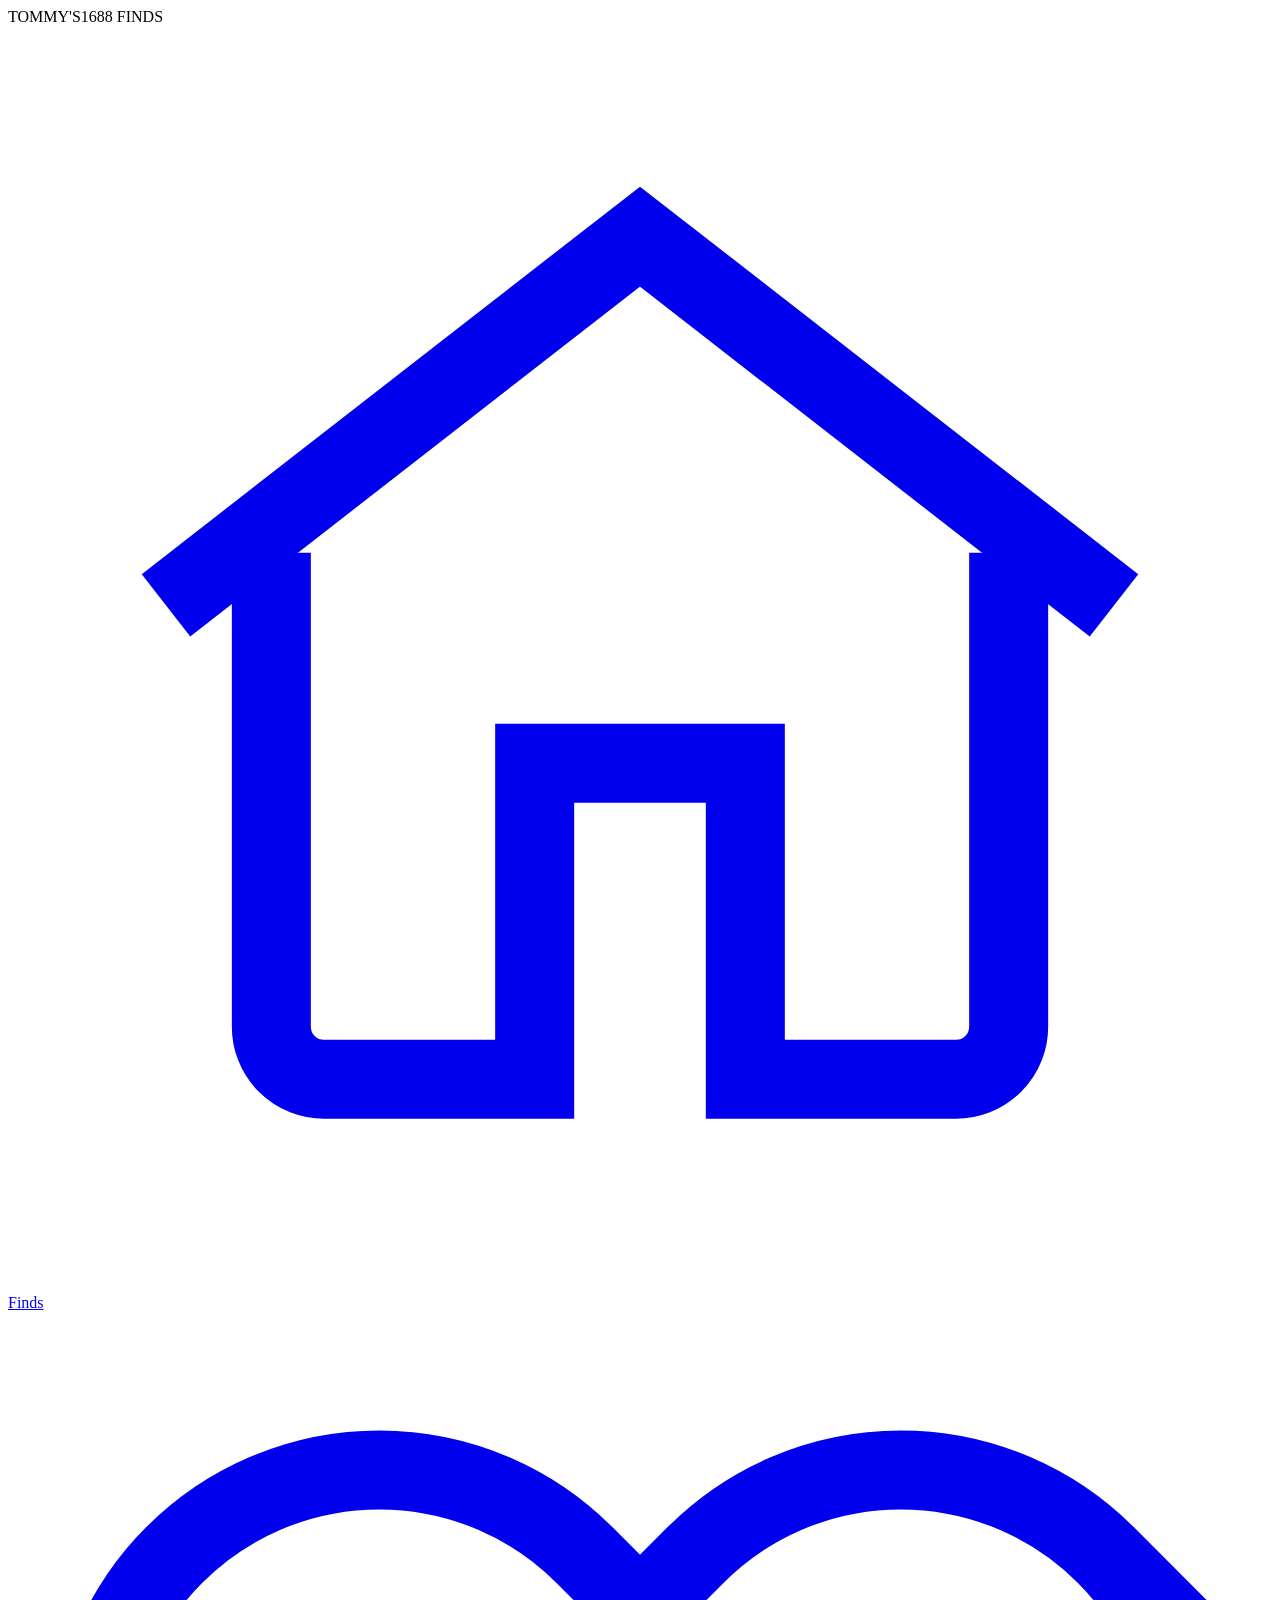
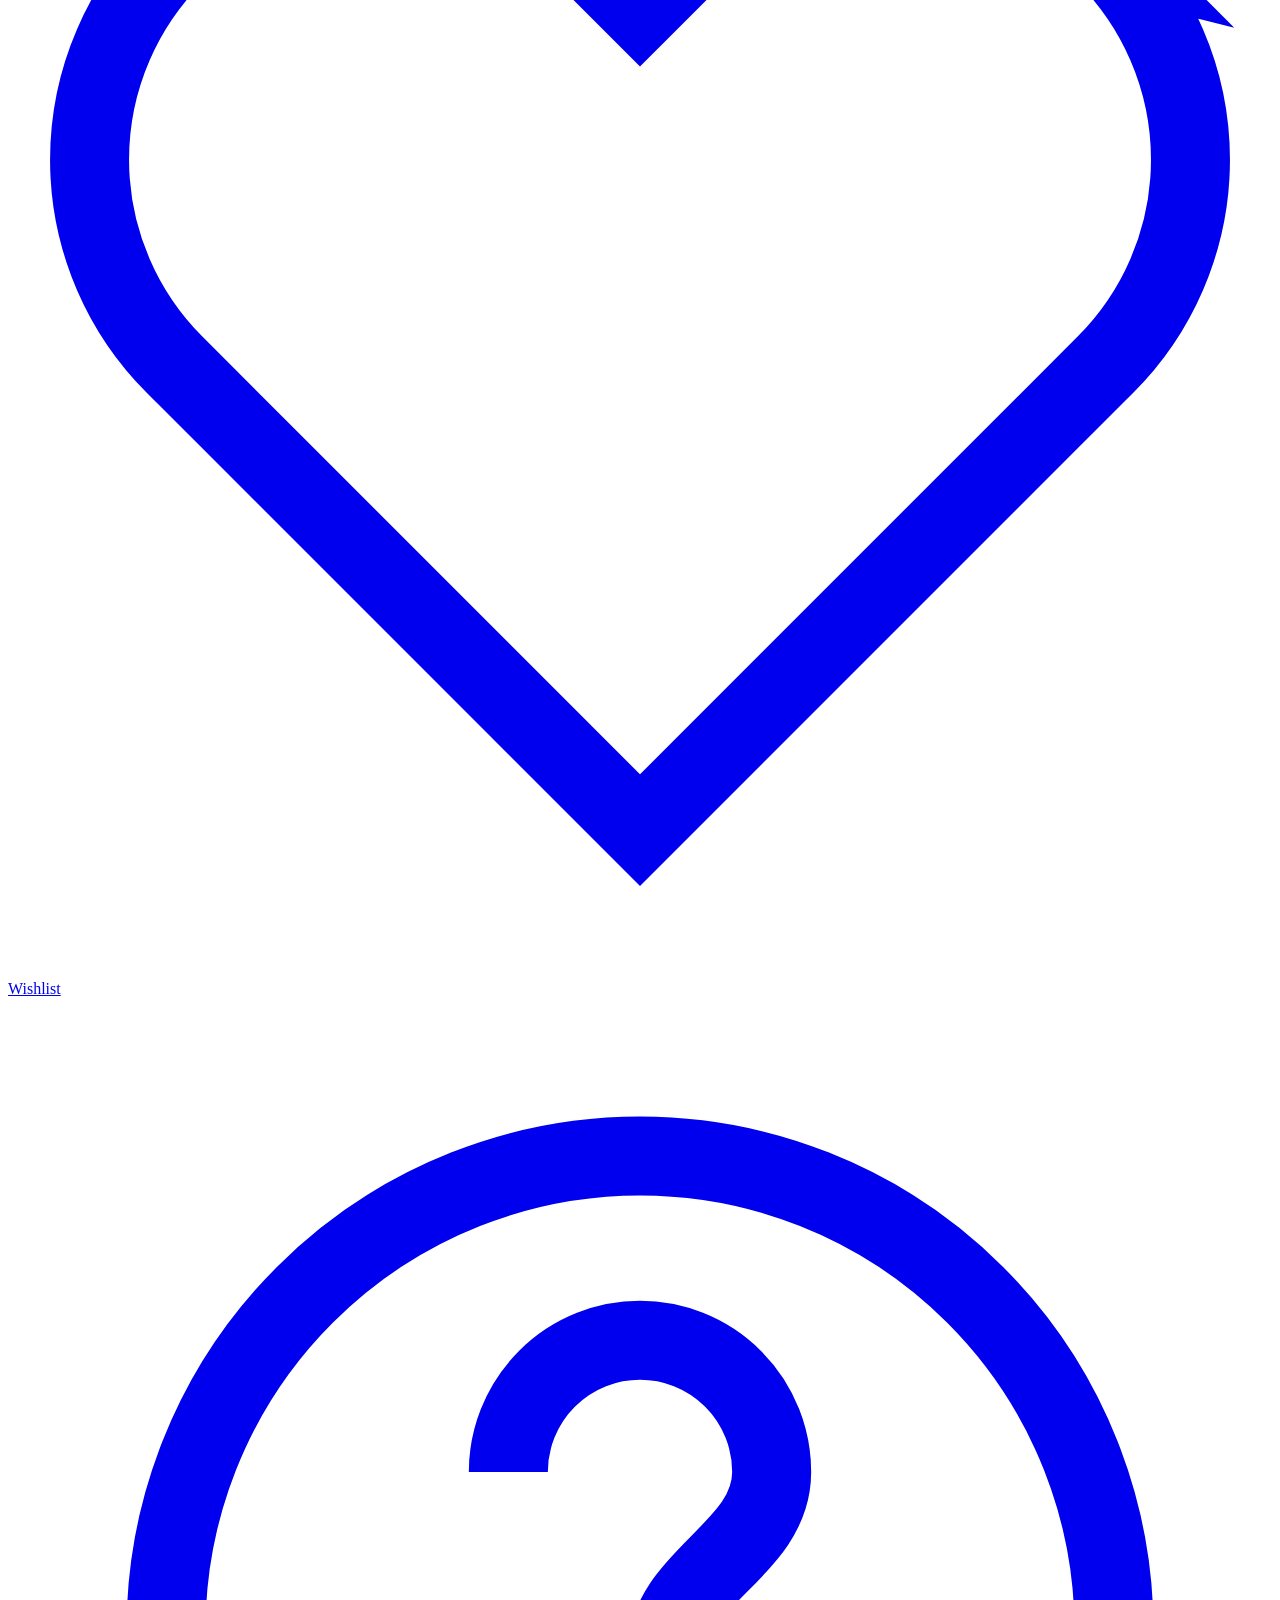
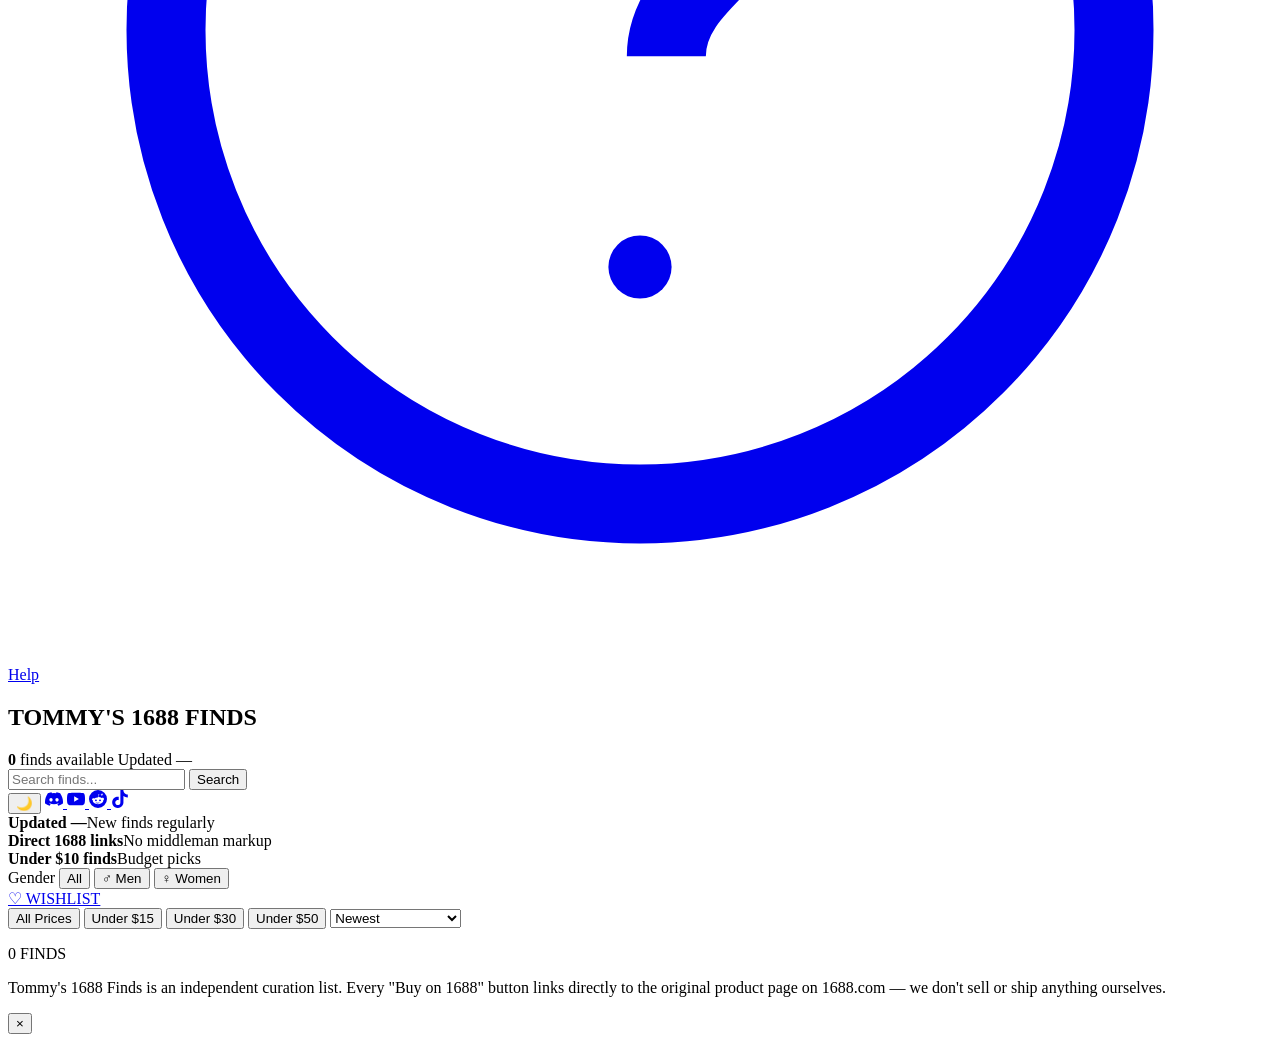
==== index.html @ e256de7d "Add files via upload" ====
<!DOCTYPE html>
<html lang="en">
<head>
<meta charset="UTF-8" />
<meta name="viewport" content="width=device-width, initial-scale=1.0" />
<title>Tommy's 1688 Finds</title>
<meta name="description" content="Tommy's 1688 Finds — curated cheap, non-branded finds sourced directly from 1688, updated regularly." />
<link rel="icon" href="data:image/svg+xml,%3Csvg xmlns='http://www.w3.org/2000/svg' viewBox='0 0 100 100'%3E%3Crect width='100' height='100' rx='16' fill='%230a0a0a'/%3E%3Ctext x='50' y='68' font-family='Arial,sans-serif' font-size='58' font-weight='900' fill='%23fff' text-anchor='middle'%3ET%3C/text%3E%3C/svg%3E" />
<link rel="preconnect" href="https://fonts.googleapis.com" />
<link href="https://fonts.googleapis.com/css2?family=Archivo+Narrow:wght@400;500;600&family=Bebas+Neue&display=swap" rel="stylesheet" />
<link rel="stylesheet" href="assets/style.css" />
</head>
<body>

<div class="layout">

  <!-- LEFT SIDEBAR -->
  <aside class="sidebar">
    <div class="logo">TOMMY'S<span>1688 FINDS</span></div>
    <nav class="side-nav">
      <a class="side-item active" href="index.html">
        <svg viewBox="0 0 24 24" fill="none" stroke="currentColor" stroke-width="1.5"><path d="M3 11l9-7 9 7"/><path d="M5 10v9a1 1 0 0 0 1 1h4v-6h4v6h4a1 1 0 0 0 1-1v-9"/></svg>
        Finds
      </a>
      <a class="side-item" href="wishlist.html">
        <svg viewBox="0 0 24 24" fill="none" stroke="currentColor" stroke-width="1.5"><path d="M20.84 4.61a5.5 5.5 0 0 0-7.78 0L12 5.67l-1.06-1.06a5.5 5.5 0 0 0-7.78 7.78l1.06 1.06L12 21.23l7.78-7.78 1.06-1.06a5.5 5.5 0 0 0 0-7.78z"/></svg>
        Wishlist<span class="wish-count-badge" style="display:none;">0</span>
      </a>
      <a class="side-item" href="help.html">
        <svg viewBox="0 0 24 24" fill="none" stroke="currentColor" stroke-width="1.5"><circle cx="12" cy="12" r="9"/><path d="M9.5 9a2.5 2.5 0 0 1 5 0c0 1.5-2 2-2 3.5"/><circle cx="12" cy="16.5" r=".6" fill="currentColor" stroke="none"/></svg>
        Help
      </a>
    </nav>
  </aside>

  <!-- MAIN -->
  <div class="main">

    <section class="hero">
      <h1 class="hero-title">TOMMY'S <span class="accent">1688</span> FINDS</h1>
      <div class="hero-meta">
        <span><strong id="hero-count">0</strong> finds available</span>
        <span id="hero-updated">Updated —</span>
      </div>
    </section>

    <div class="topbar">
      <div class="search-wrap">
        <input type="text" id="search-input" placeholder="Search finds..." />
        <button onclick="render()">Search</button>
      </div>
      <div class="topbar-right">
        <button class="icon-btn" id="theme-toggle">🌙</button>
        <a class="icon-btn" href="#" target="_blank" rel="noopener" title="Discord" aria-label="Discord">
          <svg width="18" height="18" viewBox="0 0 24 24" fill="currentColor"><path d="M20.317 4.492c-1.53-.69-3.17-1.2-4.885-1.49a.075.075 0 0 0-.079.036c-.21.375-.444.864-.608 1.25a18.27 18.27 0 0 0-5.487 0 12.64 12.64 0 0 0-.617-1.25.077.077 0 0 0-.079-.036c-1.714.29-3.354.8-4.885 1.49a.07.07 0 0 0-.032.027C.533 9.093-.32 13.555.099 17.961a.08.08 0 0 0 .031.055 20.03 20.03 0 0 0 5.993 2.98.078.078 0 0 0 .084-.026 13.83 13.83 0 0 0 1.226-1.963.074.074 0 0 0-.041-.104 13.2 13.2 0 0 1-1.872-.878.075.075 0 0 1-.008-.125c.126-.093.252-.19.372-.287a.075.075 0 0 1 .078-.01c3.927 1.764 8.18 1.764 12.061 0a.075.075 0 0 1 .079.009c.12.098.246.195.373.288a.075.075 0 0 1-.006.125c-.598.344-1.22.635-1.873.877a.075.075 0 0 0-.041.105c.36.687.772 1.341 1.225 1.962a.077.077 0 0 0 .084.028 19.96 19.96 0 0 0 6.002-2.981.076.076 0 0 0 .032-.054c.5-5.094-.838-9.52-3.549-13.442a.06.06 0 0 0-.031-.028zM8.02 15.278c-1.182 0-2.157-1.069-2.157-2.38 0-1.312.956-2.38 2.157-2.38 1.21 0 2.176 1.077 2.157 2.38 0 1.311-.956 2.38-2.157 2.38zm7.975 0c-1.183 0-2.157-1.069-2.157-2.38 0-1.312.955-2.38 2.157-2.38 1.21 0 2.176 1.077 2.157 2.38 0 1.311-.947 2.38-2.157 2.38z"/></svg>
        </a>
        <a class="icon-btn" href="#" target="_blank" rel="noopener" title="YouTube" aria-label="YouTube">
          <svg width="18" height="18" viewBox="0 0 24 24" fill="currentColor"><path d="M23.498 6.186a3.016 3.016 0 0 0-2.122-2.136C19.505 3.545 12 3.545 12 3.545s-7.505 0-9.376.505A3.017 3.017 0 0 0 .502 6.186C0 8.07 0 12 0 12s0 3.93.502 5.814a3.016 3.016 0 0 0 2.122 2.136c1.871.505 9.376.505 9.376.505s7.505 0 9.376-.505a3.015 3.015 0 0 0 2.122-2.136C24 15.93 24 12 24 12s0-3.93-.502-5.814zM9.545 15.568V8.432L15.818 12l-6.273 3.568z"/></svg>
        </a>
        <a class="icon-btn" href="#" target="_blank" rel="noopener" title="Reddit" aria-label="Reddit">
          <svg width="18" height="18" viewBox="0 0 24 24" fill="currentColor"><path d="M12 0A12 12 0 0 0 0 12a12 12 0 0 0 12 12 12 12 0 0 0 12-12A12 12 0 0 0 12 0zm5.01 4.744c.688 0 1.25.561 1.25 1.249a1.25 1.25 0 0 1-2.498.056l-2.597-.547-.8 3.747c1.824.07 3.48.632 4.674 1.488.308-.309.73-.491 1.207-.491.968 0 1.754.786 1.754 1.754 0 .716-.435 1.333-1.01 1.614a3.111 3.111 0 0 1 .042.52c0 2.694-3.13 4.87-7.004 4.87-3.874 0-7.004-2.176-7.004-4.87 0-.183.015-.366.043-.534A1.748 1.748 0 0 1 4.028 12.61c0-.968.786-1.754 1.754-1.754.463 0 .898.196 1.207.49 1.207-.883 2.878-1.43 4.744-1.487l.885-4.184a.36.36 0 0 1 .43-.283l2.906.617a1.214 1.214 0 0 1 1.046-.595v.33zM9.25 12.573a1.249 1.249 0 1 0 0 2.498 1.249 1.249 0 0 0 0-2.498zm5.5 0a1.25 1.25 0 1 0 0 2.498 1.25 1.25 0 0 0 0-2.498zm-5.466 3.99a.327.327 0 0 0-.231.556c.55.552 1.66.72 2.443.72.783 0 1.893-.168 2.443-.72a.327.327 0 0 0-.462-.462c-.35.352-1.144.475-1.98.475-.837 0-1.633-.123-1.982-.475a.325.325 0 0 0-.23-.095z"/></svg>
        </a>
        <a class="icon-btn" href="#" target="_blank" rel="noopener" title="TikTok" aria-label="TikTok">
          <svg width="18" height="18" viewBox="0 0 24 24" fill="currentColor"><path d="M12.53.02C13.84 0 15.14.01 16.44 0c.08 1.53.63 3.09 1.75 4.17 1.12 1.11 2.7 1.62 4.24 1.79v4.03c-1.44-.05-2.89-.35-4.2-.97-.57-.26-1.1-.59-1.62-.93-.01 2.92.01 5.84-.02 8.75-.08 1.4-.54 2.79-1.35 3.94-1.31 1.92-3.58 3.17-5.91 3.21-1.43.08-2.86-.31-4.08-1.03-2.02-1.19-3.44-3.37-3.65-5.71-.02-.5-.03-1-.01-1.49.18-1.9 1.12-3.72 2.58-4.96 1.66-1.44 3.98-2.13 6.15-1.72.02 1.48-.04 2.96-.04 4.44-.99-.32-2.15-.23-3.02.37-.63.41-1.11 1.04-1.36 1.75-.21.51-.15 1.07-.14 1.61.24 1.64 1.82 3.02 3.5 2.87 1.12-.01 2.19-.66 2.77-1.61.19-.33.4-.67.41-1.06.1-1.79.06-3.57.07-5.36.01-4.03-.01-8.05.02-12.07z"/></svg>
        </a>
      </div>
    </div>

    <div class="promo-strip">
      <div class="promo-item"><span class="dot"></span><div class="ptext"><strong id="promo-updated">Updated —</strong><span>New finds regularly</span></div></div>
      <div class="promo-item"><span class="dot"></span><div class="ptext"><strong>Direct 1688 links</strong><span>No middleman markup</span></div></div>
      <div class="promo-item"><span class="dot"></span><div class="ptext"><strong>Under $10 finds</strong><span>Budget picks</span></div></div>
    </div>

    <div class="sticky-filters">
      <div class="gender-row">
        <span class="gender-label">Gender</span>
        <button class="gender-pill active" data-gender="all">All</button>
        <button class="gender-pill" data-gender="men">♂ Men</button>
        <button class="gender-pill" data-gender="women">♀ Women</button>
      </div>

      <div class="cat-row">
        <div class="cat-tabs" id="cat-tabs"></div>
        <a class="wishlist-link" href="wishlist.html">♡ WISHLIST<span class="wish-count-badge" style="display:none;">0</span></a>
      </div>
      <div class="subcat-row" id="subcat-tabs"></div>

      <div class="filter-row2" id="price-row">
        <button class="price-pill active" data-max="Infinity">All Prices</button>
        <button class="price-pill" data-max="15">Under $15</button>
        <button class="price-pill" data-max="30">Under $30</button>
        <button class="price-pill" data-max="50">Under $50</button>
        <select id="sort-select">
          <option value="newest">Newest</option>
          <option value="price-asc">Price: Low to High</option>
          <option value="price-desc">Price: High to Low</option>
        </select>
      </div>
    </div>

    <p class="grid-count"><span id="grid-count">0</span> FINDS</p>
    <div class="grid" id="grid"></div>

    <footer>
      <p>Tommy's 1688 Finds is an independent curation list. Every "Buy on 1688" button links directly to the original product page on 1688.com — we don't sell or ship anything ourselves.</p>
    </footer>

  </div>
</div>

<div id="qv-overlay" class="qv-overlay">
  <div class="qv-modal">
    <button class="qv-close" onclick="closeQV()">×</button>
    <div class="qv-img" id="qv-img"></div>
    <div class="qv-info" id="qv-info"></div>
  </div>
</div>

<script src="assets/shared.js"></script>
<script>
let state = { gender: 'all', mainCat: 'all', subCat: 'all', maxPrice: Infinity, sort: 'newest', search: '' };

document.querySelectorAll('.gender-pill').forEach(btn => {
  btn.addEventListener('click', () => {
    document.querySelectorAll('.gender-pill').forEach(b => b.classList.remove('active'));
    btn.classList.add('active');
    state.gender = btn.dataset.gender;
    render();
  });
});

function renderCatTabs() {
  const tabs = document.getElementById('cat-tabs');
  const mains = ['all', ...Object.keys(CATEGORIES)];
  tabs.innerHTML = mains.map(key => {
    const label = key === 'all' ? 'All' : CATEGORIES[key].label;
    return `<button class="cat-tab${key==='all'?' active':''}" data-cat="${key}">${label}</button>`;
  }).join('');
  tabs.querySelectorAll('.cat-tab').forEach(btn => {
    btn.addEventListener('click', () => {
      tabs.querySelectorAll('.cat-tab').forEach(b => b.classList.remove('active'));
      btn.classList.add('active');
      state.mainCat = btn.dataset.cat;
      state.subCat = 'all';
      renderSubcatTabs();
      render();
    });
  });
  renderSubcatTabs();
}

function renderSubcatTabs() {
  const row = document.getElementById('subcat-tabs');
  if (state.mainCat === 'all') { row.innerHTML = ''; row.style.display = 'none'; return; }
  row.style.display = 'flex';
  const subs = ['All', ...CATEGORIES[state.mainCat].subs];
  row.innerHTML = subs.map(s => `<button class="subcat-tab${s==='All'?' active':''}" data-sub="${s}">${s}</button>`).join('');
  row.querySelectorAll('.subcat-tab').forEach(btn => {
    btn.addEventListener('click', () => {
      row.querySelectorAll('.subcat-tab').forEach(b => b.classList.remove('active'));
      btn.classList.add('active');
      state.subCat = btn.dataset.sub;
      render();
    });
  });
}

document.getElementById('price-row').querySelectorAll('.price-pill').forEach(btn => {
  btn.addEventListener('click', () => {
    document.querySelectorAll('.price-pill').forEach(b => b.classList.remove('active'));
    btn.classList.add('active');
    state.maxPrice = parseFloat(btn.dataset.max);
    render();
  });
});
document.getElementById('sort-select').addEventListener('change', e => { state.sort = e.target.value; render(); });
document.getElementById('search-input').addEventListener('input', e => { state.search = e.target.value.toLowerCase(); render(); });

function render() {
  let list = products.filter(p =>
    (state.gender === 'all' || p.gender === state.gender || p.gender === 'unisex') &&
    (state.mainCat === 'all' || p.mainCat === state.mainCat) &&
    (state.subCat === 'all' || p.subCat === state.subCat) &&
    p.price <= state.maxPrice &&
    p.name.toLowerCase().includes(state.search)
  );
  if (state.sort === 'newest') list.sort((a,b) => b.addedDate.localeCompare(a.addedDate));
  if (state.sort === 'price-asc') list.sort((a,b) => a.price - b.price);
  if (state.sort === 'price-desc') list.sort((a,b) => b.price - a.price);

  document.getElementById('grid-count').textContent = list.length;
  document.getElementById('hero-count').textContent = products.length;

  const grid = document.getElementById('grid');
  if (!list.length) {
    grid.innerHTML = `<div class="empty-state"><strong>No finds here yet</strong>Try adjusting or clearing your filters.</div>`;
    return;
  }
  grid.innerHTML = list.map(p => {
    const badge = getBadge(p);
    return `
    <div class="card" onclick="openQV(${p.id})">
      <div class="card-img loading">
        <img src="${p.image}" alt="${p.name}" onload="this.classList.add('loaded'); this.parentElement.classList.remove('loading');" />
        ${badge ? `<span class="card-badge ${badge.cls}">${badge.text}</span>` : ''}
        <button class="wish-btn" data-wish-id="${p.id}" onclick="toggleWishlist(${p.id}, event)">♥</button>
      </div>
      <div class="card-body">
        <p class="card-cat">${p.subCat}</p>
        <p class="card-name">${p.name}</p>
        <div class="card-tags">${p.colors.map(c => `<span>${c}</span>`).join('')}</div>
        <p class="card-price">$${p.price.toFixed(2)}</p>
        <a class="buy-btn" href="${p.buyLink}" target="_blank" rel="noopener" onclick="event.stopPropagation();">Buy on 1688 →</a>
      </div>
    </div>
  `;
  }).join('');
  updateWishlistBadges();
}

function openQV(id) {
  const p = products.find(x => x.id === id);
  if (!p) return;
  document.getElementById('qv-img').innerHTML = `<img src="${p.image}" alt="${p.name}" />`;
  document.getElementById('qv-info').innerHTML = `
    <p class="qv-cat">${CATEGORIES[p.mainCat].label} · ${p.subCat}</p>
    <h2 class="qv-name">${p.name}</h2>
    <p class="qv-price">$${p.price.toFixed(2)}</p>
    <div class="qv-tags">${p.colors.map(c => `<span>${c}</span>`).join('')}</div>
    <a class="qv-buy" href="${p.buyLink}" target="_blank" rel="noopener">Buy on 1688 →</a>
  `;
  document.getElementById('qv-overlay').classList.add('open');
}
function closeQV() { document.getElementById('qv-overlay').classList.remove('open'); }
document.getElementById('qv-overlay').addEventListener('click', e => { if (e.target.id === 'qv-overlay') closeQV(); });
document.addEventListener('keydown', e => { if (e.key === 'Escape') closeQV(); });

setUpdatedDateLabel();
renderCatTabs();
render();

// Add a subtle shadow under the sticky filter bar once the page scrolls
const stickyFilters = document.querySelector('.sticky-filters');
window.addEventListener('scroll', () => {
  stickyFilters.classList.toggle('scrolled', window.scrollY > 80);
});
</script>
</body>
</html>
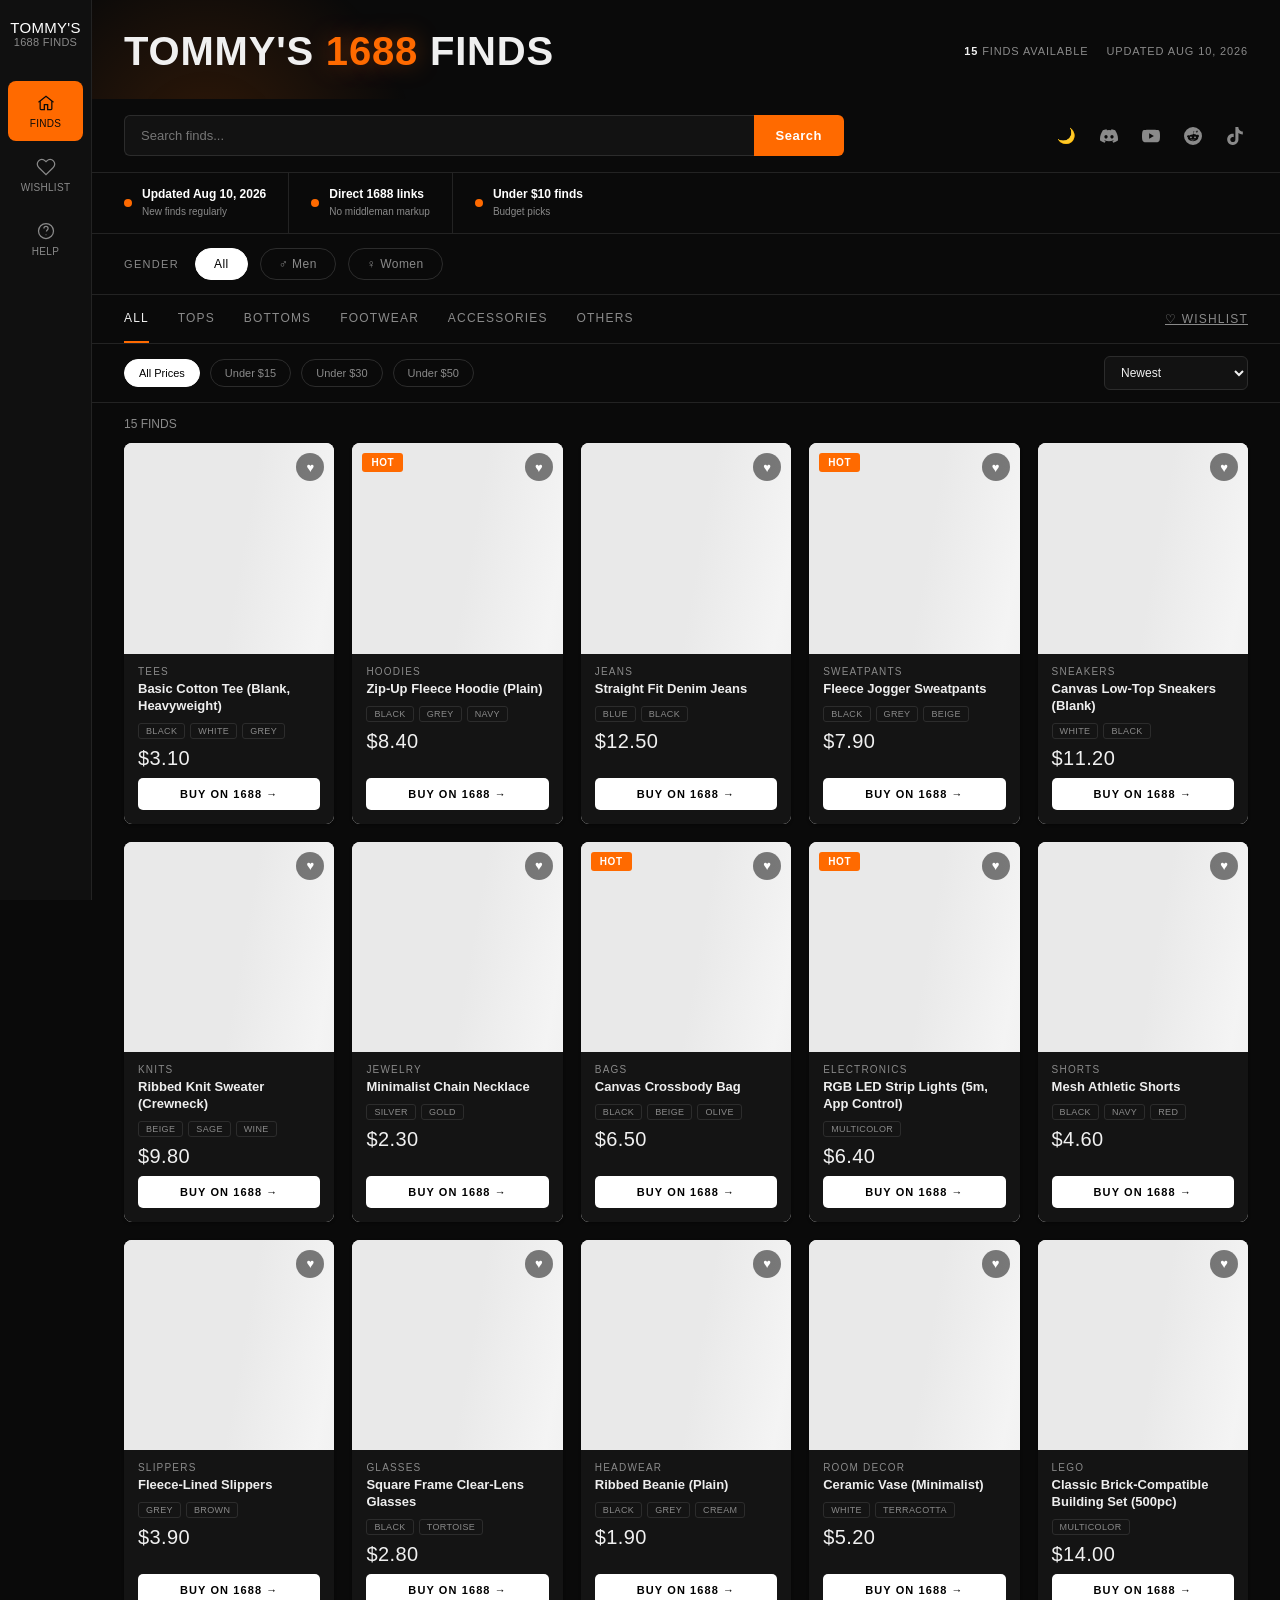
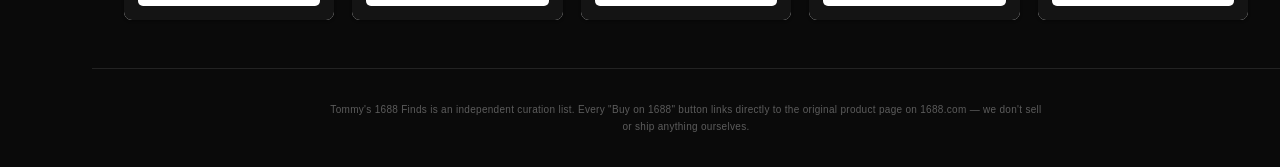
==== commit d763e86d: "Rename index (61).html to index.html" ====
--- a/index.html
+++ b/index.html
@@ -8,7 +8,205 @@
 <link rel="icon" href="data:image/svg+xml,%3Csvg xmlns='http://www.w3.org/2000/svg' viewBox='0 0 100 100'%3E%3Crect width='100' height='100' rx='16' fill='%230a0a0a'/%3E%3Ctext x='50' y='68' font-family='Arial,sans-serif' font-size='58' font-weight='900' fill='%23fff' text-anchor='middle'%3ET%3C/text%3E%3C/svg%3E" />
 <link rel="preconnect" href="https://fonts.googleapis.com" />
 <link href="https://fonts.googleapis.com/css2?family=Archivo+Narrow:wght@400;500;600&family=Bebas+Neue&display=swap" rel="stylesheet" />
-<link rel="stylesheet" href="assets/style.css" />
+<style>
+
+  *, *::before, *::after { box-sizing: border-box; margin: 0; padding: 0; }
+
+  :root {
+    --bg: #0a0a0a;
+    --surface: #121212;
+    --sidebar-bg: #101010;
+    --card-bg: #fff;
+    --border: #232323;
+    --border2: #2c2c2c;
+    --text: #f0f0f0;
+    --muted: #8a8a8a;
+    --muted2: #5c5c5c;
+    --accent: #ff6a00;
+  }
+
+  body { font-family: 'Archivo Narrow', sans-serif; background: var(--bg); color: var(--text); min-height: 100vh; }
+
+  .layout { display: grid; grid-template-columns: 92px 1fr; min-height: 100vh; }
+
+  /* ── LEFT SIDEBAR ── */
+  .sidebar {
+    background: var(--sidebar-bg); border-right: 1px solid var(--border);
+    display: flex; flex-direction: column; align-items: center;
+    padding: 1.2rem 0; position: sticky; top: 0; height: 100vh;
+  }
+  .sidebar .logo { font-family: 'Bebas Neue', sans-serif; font-size: 15px; letter-spacing: .02em; text-align: center; line-height: 1.15; margin-bottom: 2rem; color: #fff; }
+  .sidebar .logo span { color: var(--muted); display: block; font-size: 11px; }
+  .side-nav { display: flex; flex-direction: column; gap: 4px; width: 100%; }
+  .side-item {
+    position: relative; display: flex; flex-direction: column; align-items: center; gap: 5px;
+    padding: 12px 6px; margin: 0 8px; border-radius: 8px; font-size: 10px; letter-spacing: .03em; text-transform: uppercase;
+    color: var(--muted); text-decoration: none; cursor: pointer; transition: color .15s ease, background .15s ease;
+  }
+  .side-item svg { width: 20px; height: 20px; }
+  .side-item.active { color: var(--bg); background: var(--accent); }
+  .side-item:not(.active):hover { color: #fff; background: rgba(255,255,255,.06); }
+  .side-item .wish-count-badge { position: absolute; top: 4px; right: 10px; }
+
+  /* ── MAIN ── */
+  .main { display: flex; flex-direction: column; min-width: 0; }
+
+  /* TOP BAR: search-first, like 1688 */
+  .topbar { display: flex; align-items: center; gap: 14px; padding: 1rem 2rem; border-bottom: 1px solid var(--border); }
+  .search-wrap { flex: 1; display: flex; max-width: 720px; }
+  .search-wrap input { flex: 1; background: var(--surface); border: 1px solid var(--border2); border-right: none; color: var(--text); padding: 12px 16px; border-radius: 6px 0 0 6px; font-family: inherit; font-size: 13px; transition: border-color .15s ease; }
+  .search-wrap input:focus { outline: none; border-color: var(--accent); }
+  .search-wrap button { padding: 0 22px; background: var(--accent); border: none; color: #fff; font-family: inherit; font-size: 13px; font-weight: 600; letter-spacing: .04em; border-radius: 0 6px 6px 0; cursor: pointer; transition: filter .15s ease; }
+  .search-wrap button:hover { filter: brightness(1.1); }
+  .topbar-right { display: flex; align-items: center; gap: 16px; margin-left: auto; }
+  .icon-btn { background: none; border: none; color: var(--muted); font-size: 15px; cursor: pointer; white-space: nowrap; display: inline-flex; align-items: center; justify-content: center; text-decoration: none; padding: 4px; }
+  .topbar-right svg { display: block; }
+  .icon-btn:hover { color: #fff; }
+
+  /* PROMO STRIP */
+  .promo-strip { display: flex; gap: 0; padding: 0 2rem; border-bottom: 1px solid var(--border); overflow-x: auto; }
+  .promo-item { display: flex; align-items: center; gap: 10px; padding: 14px 22px 14px 0; margin-right: 22px; border-right: 1px solid var(--border); white-space: nowrap; }
+  .promo-item:last-child { border-right: none; }
+  .promo-item .dot { width: 8px; height: 8px; border-radius: 50%; background: var(--accent); flex-shrink: 0; }
+  .promo-item .ptext strong { display: block; font-size: 12px; color: #fff; }
+  .promo-item .ptext span { font-size: 10px; color: var(--muted); }
+
+  /* HERO — small, since search/sidebar take priority now */
+  .hero { position: relative; padding: 1.8rem 2rem 1.6rem; display: flex; align-items: center; justify-content: space-between; flex-wrap: wrap; gap: 1rem; overflow: hidden; }
+  .hero::before {
+    content: ''; position: absolute; top: -60%; left: -8%; width: 420px; height: 420px;
+    background: radial-gradient(circle, rgba(255,106,0,.16) 0%, transparent 70%);
+    pointer-events: none; z-index: 0;
+  }
+  .hero-title, .hero-meta { position: relative; z-index: 1; }
+  .hero-title { font-family: 'Bebas Neue', sans-serif; font-size: clamp(28px, 4vw, 40px); letter-spacing: .02em; }
+  .hero-title .accent { color: var(--accent); text-shadow: 0 0 24px rgba(255,106,0,.35); }
+  .hero-meta { font-size: 11px; letter-spacing: .08em; text-transform: uppercase; color: var(--muted); display: flex; gap: 18px; }
+  .hero-meta strong { color: var(--text); }
+
+  /* STICKY FILTER CLUSTER */
+  .sticky-filters { position: sticky; top: 0; z-index: 60; background: var(--bg); transition: box-shadow .2s ease; }
+  .sticky-filters.scrolled { box-shadow: 0 8px 20px -8px rgba(0,0,0,.6); }
+
+  /* GENDER ROW */
+  .gender-row { display: flex; align-items: center; gap: 12px; padding: 14px 2rem; border-bottom: 1px solid var(--border); }
+  .gender-label { font-size: 11px; letter-spacing: .12em; text-transform: uppercase; color: var(--muted); margin-right: 4px; }
+  .gender-pill { padding: 8px 18px; border-radius: 20px; border: 1px solid var(--border2); background: transparent; color: var(--muted); font-family: inherit; font-size: 12px; letter-spacing: .04em; cursor: pointer; display: flex; align-items: center; gap: 6px; transition: all .15s ease; }
+  .gender-pill.active { background: #fff; color: #000; border-color: #fff; }
+  .gender-pill:not(.active):hover { border-color: #555; color: #ccc; }
+
+  /* CATEGORY CHIPS ROW */
+  .cat-row { display: flex; align-items: center; justify-content: space-between; padding: 0 2rem; border-bottom: 1px solid var(--border); }
+  .cat-tabs { display: flex; gap: 1.8rem; overflow-x: auto; }
+  .cat-tab { padding: 16px 0; font-size: 12px; letter-spacing: .1em; text-transform: uppercase; color: var(--muted); background: none; border: none; border-bottom: 2px solid transparent; cursor: pointer; font-family: inherit; white-space: nowrap; transition: color .15s ease, border-color .15s ease; }
+  .cat-tab.active { color: var(--text); border-bottom-color: var(--accent); }
+  .cat-tab:not(.active):hover { color: #ccc; }
+  .wishlist-link { font-size: 12px; letter-spacing: .1em; text-transform: uppercase; color: var(--muted); display: flex; align-items: center; gap: 6px; white-space: nowrap; margin-left: 1rem; background: none; border: none; cursor: pointer; font-family: inherit; transition: color .15s ease; }
+  .wishlist-link:hover { color: #fff; }
+  .wish-count-badge { background: var(--accent); color: #fff; font-size: 10px; font-weight: 700; min-width: 16px; height: 16px; padding: 0 4px; border-radius: 8px; display: inline-flex; align-items: center; justify-content: center; }
+
+  /* SUBCATEGORY ROW */
+  .subcat-row { display: flex; align-items: center; gap: 1.6rem; padding: 12px 2rem; border-bottom: 1px solid var(--border); overflow-x: auto; }
+  .subcat-tab { padding: 4px 0; font-size: 11px; letter-spacing: .06em; text-transform: uppercase; color: var(--muted); background: none; border: none; border-bottom: 1.5px solid transparent; cursor: pointer; font-family: inherit; white-space: nowrap; transition: color .15s ease; }
+  .subcat-tab.active { color: var(--text); border-bottom-color: var(--accent); }
+  .subcat-tab:not(.active):hover { color: #ccc; }
+
+
+  /* PRICE PILLS + SORT */
+  .filter-row2 { display: flex; align-items: center; gap: 10px; padding: 12px 2rem; flex-wrap: wrap; border-bottom: 1px solid var(--border); }
+  .price-pill { padding: 7px 14px; border-radius: 20px; border: 1px solid var(--border2); background: transparent; color: var(--muted); font-family: inherit; font-size: 11px; cursor: pointer; transition: all .15s ease; }
+  .price-pill.active { background: #fff; color: #000; border-color: #fff; }
+  .price-pill:not(.active):hover { border-color: #555; color: #ccc; }
+  .filter-row2 select { margin-left: auto; background: var(--surface); border: 1px solid var(--border2); color: var(--text); padding: 8px 12px; border-radius: 6px; font-family: inherit; font-size: 12px; cursor: pointer; }
+
+  /* EMPTY STATE */
+  .empty-state { grid-column: 1 / -1; text-align: center; padding: 4rem 1rem; color: var(--muted); font-size: 13px; }
+  .empty-state strong { display: block; color: #ddd; font-size: 16px; margin-bottom: 6px; font-family: 'Bebas Neue', sans-serif; letter-spacing: .04em; }
+
+  /* GRID */
+  .grid-count { padding: 14px 2rem 0; font-size: 12px; color: var(--muted); }
+  .grid { display: grid; grid-template-columns: repeat(auto-fill, minmax(210px, 1fr)); gap: 18px; padding: 12px 2rem 3rem; }
+  .card { background: var(--card-bg); border-radius: 8px; overflow: hidden; display: flex; flex-direction: column; cursor: pointer; box-shadow: 0 1px 3px rgba(0,0,0,.4); transition: transform .18s ease, box-shadow .18s ease; }
+  .card:hover { transform: translateY(-4px); box-shadow: 0 14px 28px -10px rgba(0,0,0,.6); }
+  .card-img { position: relative; aspect-ratio: 1/1; background: #e9e9e9; overflow: hidden; }
+  .card-img.loading { background: linear-gradient(100deg, #e9e9e9 30%, #f4f4f4 50%, #e9e9e9 70%); background-size: 200% 100%; animation: shimmer 1.3s infinite; }
+  @keyframes shimmer { 0% { background-position: 150% 0; } 100% { background-position: -50% 0; } }
+  .card-img img { width: 100%; height: 100%; object-fit: cover; display: block; transition: transform .35s ease, opacity .25s ease; opacity: 0; }
+  .card-img img.loaded { opacity: 1; }
+  .card:hover .card-img img.loaded { transform: scale(1.06); }
+  .card-badge { position: absolute; top: 10px; left: 10px; font-size: 10px; letter-spacing: .06em; text-transform: uppercase; font-weight: 700; padding: 4px 9px; background: var(--accent); color: #fff; border-radius: 3px; }
+  .card-badge.new { background: #fff; color: #1a1a1a; }
+  .wish-btn { position: absolute; top: 10px; right: 10px; width: 28px; height: 28px; border-radius: 50%; background: rgba(0,0,0,.5); border: none; color: #fff; font-size: 13px; cursor: pointer; transition: background .15s ease, color .15s ease, transform .15s ease; }
+  .wish-btn:hover { background: rgba(0,0,0,.7); color: #ff5c5c; transform: scale(1.1); }
+  .wish-btn.active { color: #ff5c5c; }
+  .card-body { padding: 12px 14px 14px; background: #141414; flex: 1; display: flex; flex-direction: column; }
+  .card-cat { font-size: 10px; letter-spacing: .12em; text-transform: uppercase; color: var(--muted); margin-bottom: 4px; }
+  .card-name { font-size: 13px; font-weight: 600; color: #eee; margin-bottom: 8px; line-height: 1.3; }
+  .card-tags { display: flex; gap: 5px; flex-wrap: wrap; margin-bottom: 8px; }
+  .card-tags span { font-size: 9px; letter-spacing: .04em; text-transform: uppercase; color: var(--muted); border: 1px solid var(--border2); border-radius: 3px; padding: 2px 7px; }
+  .card-price { font-family: 'Bebas Neue', sans-serif; font-size: 20px; margin-bottom: 8px; letter-spacing: .02em; }
+  .buy-btn { display: block; text-align: center; padding: 10px; background: #fff; color: #000; text-decoration: none; font-size: 11px; letter-spacing: .1em; text-transform: uppercase; font-weight: 700; border-radius: 5px; margin-top: auto; transition: background .15s ease, color .15s ease; }
+  .buy-btn:hover { background: var(--accent); color: #fff; }
+
+  footer { padding: 2rem; border-top: 1px solid var(--border); text-align: center; }
+  footer p { font-size: 10px; color: var(--muted2); letter-spacing: .03em; max-width: 720px; margin: 0 auto; line-height: 1.7; }
+
+  /* QUICK VIEW MODAL */
+  .qv-overlay { position: fixed; inset: 0; background: rgba(0,0,0,.75); z-index: 300; display: none; align-items: center; justify-content: center; padding: 1.5rem; }
+  .qv-overlay.open { display: flex; }
+  .qv-modal { background: #141414; border: 1px solid var(--border2); border-radius: 10px; max-width: 760px; width: 100%; max-height: 88vh; overflow-y: auto; display: grid; grid-template-columns: 1fr 1fr; position: relative; }
+  @media (max-width: 640px) { .qv-modal { grid-template-columns: 1fr; } }
+  .qv-close { position: absolute; top: 10px; right: 12px; background: none; border: none; color: var(--muted); font-size: 22px; cursor: pointer; z-index: 2; }
+  .qv-close:hover { color: #fff; }
+  .qv-img { background: #e9e9e9; aspect-ratio: 1/1; }
+  .qv-img img { width: 100%; height: 100%; object-fit: cover; display: block; }
+  .qv-info { padding: 1.6rem; display: flex; flex-direction: column; gap: 8px; }
+  .qv-cat { font-size: 11px; text-transform: uppercase; letter-spacing: .08em; color: var(--muted); }
+  .qv-name { font-family: 'Bebas Neue', sans-serif; font-size: 24px; letter-spacing: .02em; line-height: 1.1; }
+  .qv-price { font-family: 'Bebas Neue', sans-serif; font-size: 30px; margin: 4px 0; }
+  .qv-tags { display: flex; gap: 6px; flex-wrap: wrap; }
+  .qv-tags span { font-size: 10px; letter-spacing: .04em; text-transform: uppercase; color: var(--muted); border: 1px solid var(--border2); border-radius: 3px; padding: 3px 8px; }
+  .qv-buy { margin-top: 10px; text-align: center; padding: 12px; background: #fff; color: #000; text-decoration: none; font-size: 12px; letter-spacing: .1em; text-transform: uppercase; font-weight: 700; border-radius: 6px; }
+  .qv-buy:hover { opacity: .85; }
+
+  /* SIMPLE PAGE HEADER (wishlist / help) */
+  .page-header { padding: 1.8rem 2rem 1.2rem; }
+  .page-header h1 { font-family: 'Bebas Neue', sans-serif; font-size: clamp(30px, 5vw, 44px); letter-spacing: .02em; }
+  .page-header p { font-size: 12px; color: var(--muted); margin-top: 6px; max-width: 520px; line-height: 1.6; }
+
+  /* HELP PAGE */
+  .help-wrap { padding: 0 2rem 3rem; max-width: 760px; }
+  .help-section { padding: 1.6rem 0; border-bottom: 1px solid var(--border); }
+  .help-section:last-child { border-bottom: none; }
+  .help-section h2 { font-family: 'Bebas Neue', sans-serif; font-size: 20px; letter-spacing: .02em; margin-bottom: 8px; }
+  .help-section p { font-size: 13px; color: #ccc; line-height: 1.7; margin-bottom: 8px; }
+  .help-section a { color: var(--accent); text-decoration: underline; }
+  .help-section ul { margin: 8px 0 0 18px; }
+  .help-section li { font-size: 13px; color: #ccc; line-height: 1.7; }
+  .help-contact { margin-top: 1rem; display: inline-block; padding: 11px 22px; background: var(--accent); color: #fff; text-decoration: none; font-size: 12px; letter-spacing: .08em; text-transform: uppercase; font-weight: 700; border-radius: 6px; }
+  .help-contact:hover { filter: brightness(1.1); }
+
+  /* EMPTY PAGE STATE (wishlist page) */
+  .page-empty { text-align: center; padding: 4rem 2rem; color: var(--muted); }
+  .page-empty strong { display: block; color: #ddd; font-size: 22px; margin-bottom: 8px; font-family: 'Bebas Neue', sans-serif; letter-spacing: .02em; }
+  .page-empty a { display: inline-block; margin-top: 16px; padding: 10px 22px; background: #fff; color: #000; text-decoration: none; font-size: 12px; letter-spacing: .08em; text-transform: uppercase; font-weight: 700; border-radius: 6px; }
+
+  
+  @media (max-width: 720px) {
+    .layout { grid-template-columns: 1fr; }
+    .sidebar { flex-direction: row; height: auto; position: static; overflow-x: auto; padding: .6rem; }
+    .sidebar .logo { display: none; }
+    .side-nav { flex-direction: row; }
+    .side-item { border-left: none; border-bottom: 2px solid transparent; padding: 8px 12px; }
+    .side-item.active, .side-item:hover { border-left-color: transparent; border-bottom-color: #fff; }
+    .topbar, .promo-strip, .hero, .cat-row, .gender-row, .subcat-row, .filter-row2, .grid-count, .grid, footer, .page-header, .help-wrap { padding-left: 1.1rem; padding-right: 1.1rem; }
+    .filter-row2 select { margin-left: 0; width: 100%; }
+    .search-wrap { max-width: none; }
+    .topbar { flex-wrap: wrap; }
+    .topbar-right { margin-left: 0; }
+  }
+
+</style>
 </head>
 <body>
 
@@ -117,7 +315,100 @@
   </div>
 </div>
 
-<script src="assets/shared.js"></script>
+<script>
+// ─────────────────────────────────────────────
+// CATEGORY TAXONOMY
+// ─────────────────────────────────────────────
+const CATEGORIES = {
+  tops:        { label: "Tops",        subs: ["Tees","Long Sleeves","Jerseys","Hoodies","Zip-Ups","Jackets","Sweaters","Knits","Coats","Tracksuits"] },
+  bottoms:     { label: "Bottoms",     subs: ["Pants","Jeans","Sweatpants","Shorts","Tracksuits"] },
+  footwear:    { label: "Footwear",    subs: ["Sneakers","Slippers","Boots"] },
+  accessories: { label: "Accessories", subs: ["Jewelry","Glasses","Belts","Bags","Wallets","Scarves","Headwear","Socks"] },
+  others:      { label: "Others",      subs: ["Lego","Room Decor","Electronics","Miscellaneous"] }
+};
+
+// ─────────────────────────────────────────────
+// PRODUCTS — edit this array to add your finds.
+// buyLink should be the direct 1688 product URL.
+// gender: "men" | "women" | "unisex"
+// mainCat: one of the keys above · subCat: one of that category's subs
+// hot: true/false — set manually for trending items
+// "New" is automatic: any item added within the last 7 days
+// ─────────────────────────────────────────────
+const products = [
+  { id: 1, addedDate: "2026-08-10", name: "Basic Cotton Tee (Blank, Heavyweight)", gender: "unisex", mainCat: "tops", subCat: "Tees", price: 3.10, hot: false, colors: ["Black","White","Grey"], buyLink: "https://detail.1688.com/offer/812034601.html", image: "https://placehold.co/500x500/e9e9e9/999?text=%20" },
+  { id: 2, addedDate: "2026-08-09", name: "Zip-Up Fleece Hoodie (Plain)", gender: "unisex", mainCat: "tops", subCat: "Hoodies", price: 8.40, hot: true, colors: ["Black","Grey","Navy"], buyLink: "https://detail.1688.com/offer/812034602.html", image: "https://placehold.co/500x500/e9e9e9/999?text=%20" },
+  { id: 3, addedDate: "2026-08-05", name: "Ribbed Knit Sweater (Crewneck)", gender: "women", mainCat: "tops", subCat: "Knits", price: 9.80, hot: false, colors: ["Beige","Sage","Wine"], buyLink: "https://detail.1688.com/offer/812034603.html", image: "https://placehold.co/500x500/e9e9e9/999?text=%20" },
+  { id: 4, addedDate: "2026-08-08", name: "Straight Fit Denim Jeans", gender: "men", mainCat: "bottoms", subCat: "Jeans", price: 12.50, hot: false, colors: ["Blue","Black"], buyLink: "https://detail.1688.com/offer/812034604.html", image: "https://placehold.co/500x500/e9e9e9/999?text=%20" },
+  { id: 5, addedDate: "2026-08-07", name: "Fleece Jogger Sweatpants", gender: "unisex", mainCat: "bottoms", subCat: "Sweatpants", price: 7.90, hot: true, colors: ["Black","Grey","Beige"], buyLink: "https://detail.1688.com/offer/812034605.html", image: "https://placehold.co/500x500/e9e9e9/999?text=%20" },
+  { id: 6, addedDate: "2026-08-01", name: "Mesh Athletic Shorts", gender: "men", mainCat: "bottoms", subCat: "Shorts", price: 4.60, hot: false, colors: ["Black","Navy","Red"], buyLink: "https://detail.1688.com/offer/812034606.html", image: "https://placehold.co/500x500/e9e9e9/999?text=%20" },
+  { id: 7, addedDate: "2026-08-06", name: "Canvas Low-Top Sneakers (Blank)", gender: "unisex", mainCat: "footwear", subCat: "Sneakers", price: 11.20, hot: false, colors: ["White","Black"], buyLink: "https://detail.1688.com/offer/812034607.html", image: "https://placehold.co/500x500/e9e9e9/999?text=%20" },
+  { id: 8, addedDate: "2026-07-30", name: "Fleece-Lined Slippers", gender: "unisex", mainCat: "footwear", subCat: "Slippers", price: 3.90, hot: false, colors: ["Grey","Brown"], buyLink: "https://detail.1688.com/offer/812034608.html", image: "https://placehold.co/500x500/e9e9e9/999?text=%20" },
+  { id: 9, addedDate: "2026-08-04", name: "Minimalist Chain Necklace", gender: "women", mainCat: "accessories", subCat: "Jewelry", price: 2.30, hot: false, colors: ["Silver","Gold"], buyLink: "https://detail.1688.com/offer/812034609.html", image: "https://placehold.co/500x500/e9e9e9/999?text=%20" },
+  { id: 10, addedDate: "2026-07-28", name: "Square Frame Clear-Lens Glasses", gender: "unisex", mainCat: "accessories", subCat: "Glasses", price: 2.80, hot: false, colors: ["Black","Tortoise"], buyLink: "https://detail.1688.com/offer/812034610.html", image: "https://placehold.co/500x500/e9e9e9/999?text=%20" },
+  { id: 11, addedDate: "2026-08-03", name: "Canvas Crossbody Bag", gender: "unisex", mainCat: "accessories", subCat: "Bags", price: 6.50, hot: true, colors: ["Black","Beige","Olive"], buyLink: "https://detail.1688.com/offer/812034611.html", image: "https://placehold.co/500x500/e9e9e9/999?text=%20" },
+  { id: 12, addedDate: "2026-07-25", name: "Ribbed Beanie (Plain)", gender: "unisex", mainCat: "accessories", subCat: "Headwear", price: 1.90, hot: false, colors: ["Black","Grey","Cream"], buyLink: "https://detail.1688.com/offer/812034612.html", image: "https://placehold.co/500x500/e9e9e9/999?text=%20" },
+  { id: 13, addedDate: "2026-07-20", name: "Classic Brick-Compatible Building Set (500pc)", gender: "unisex", mainCat: "others", subCat: "Lego", price: 14.00, hot: false, colors: ["Multicolor"], buyLink: "https://detail.1688.com/offer/812034613.html", image: "https://placehold.co/500x500/e9e9e9/999?text=%20" },
+  { id: 14, addedDate: "2026-08-02", name: "RGB LED Strip Lights (5m, App Control)", gender: "unisex", mainCat: "others", subCat: "Electronics", price: 6.40, hot: true, colors: ["Multicolor"], buyLink: "https://detail.1688.com/offer/812034614.html", image: "https://placehold.co/500x500/e9e9e9/999?text=%20" },
+  { id: 15, addedDate: "2026-07-22", name: "Ceramic Vase (Minimalist)", gender: "unisex", mainCat: "others", subCat: "Room Decor", price: 5.20, hot: false, colors: ["White","Terracotta"], buyLink: "https://detail.1688.com/offer/812034615.html", image: "https://placehold.co/500x500/e9e9e9/999?text=%20" },
+];
+
+// A product counts as "New" if it was added within the last 7 days
+function isNewProduct(p) {
+  const added = new Date(p.addedDate + "T00:00:00");
+  const days = (new Date() - added) / (1000 * 60 * 60 * 24);
+  return days <= 7;
+}
+function getBadge(p) {
+  if (p.hot) return { text: 'hot', cls: 'hot' };
+  if (isNewProduct(p)) return { text: 'new', cls: 'new' };
+  return null;
+}
+
+// ─────────────────────────────────────────────
+// WISHLIST — persisted in localStorage, so it's
+// tied to whoever's browser is using the site.
+// ─────────────────────────────────────────────
+function getWishlist() { try { return JSON.parse(localStorage.getItem('tf_wishlist') || '[]'); } catch (e) { return []; } }
+function saveWishlist(w) { localStorage.setItem('tf_wishlist', JSON.stringify(w)); }
+function isWishlisted(id) { return getWishlist().includes(id); }
+
+function toggleWishlist(id, evt) {
+  if (evt) evt.stopPropagation();
+  let w = getWishlist();
+  w = w.includes(id) ? w.filter(x => x !== id) : [...w, id];
+  saveWishlist(w);
+  updateWishlistBadges();
+  if (typeof onWishlistChange === 'function') onWishlistChange();
+}
+
+// Updates the little count bubble next to any "Wishlist" nav link on the page
+function updateWishlistBadges() {
+  const count = getWishlist().length;
+  document.querySelectorAll('.wish-count-badge').forEach(el => {
+    el.textContent = count;
+    el.style.display = count ? 'inline-flex' : 'none';
+  });
+  document.querySelectorAll('.wish-btn').forEach(btn => {
+    const id = Number(btn.dataset.wishId);
+    btn.classList.toggle('active', getWishlist().includes(id));
+  });
+}
+
+// Shows the site's "last updated" date (most recent addedDate) wherever
+// an element with these ids exists on the page.
+function setUpdatedDateLabel() {
+  const latest = products.reduce((a, p) => p.addedDate > a ? p.addedDate : a, products[0].addedDate);
+  const formatted = new Date(latest + "T00:00:00").toLocaleDateString('en-US', { month: 'short', day: 'numeric', year: 'numeric' });
+  ['hero-updated', 'promo-updated'].forEach(id => {
+    const el = document.getElementById(id);
+    if (el) el.textContent = 'Updated ' + formatted;
+  });
+}
+
+document.addEventListener('DOMContentLoaded', updateWishlistBadges);
+
+</script>
 <script>
 let state = { gender: 'all', mainCat: 'all', subCat: 'all', maxPrice: Infinity, sort: 'newest', search: '' };
 
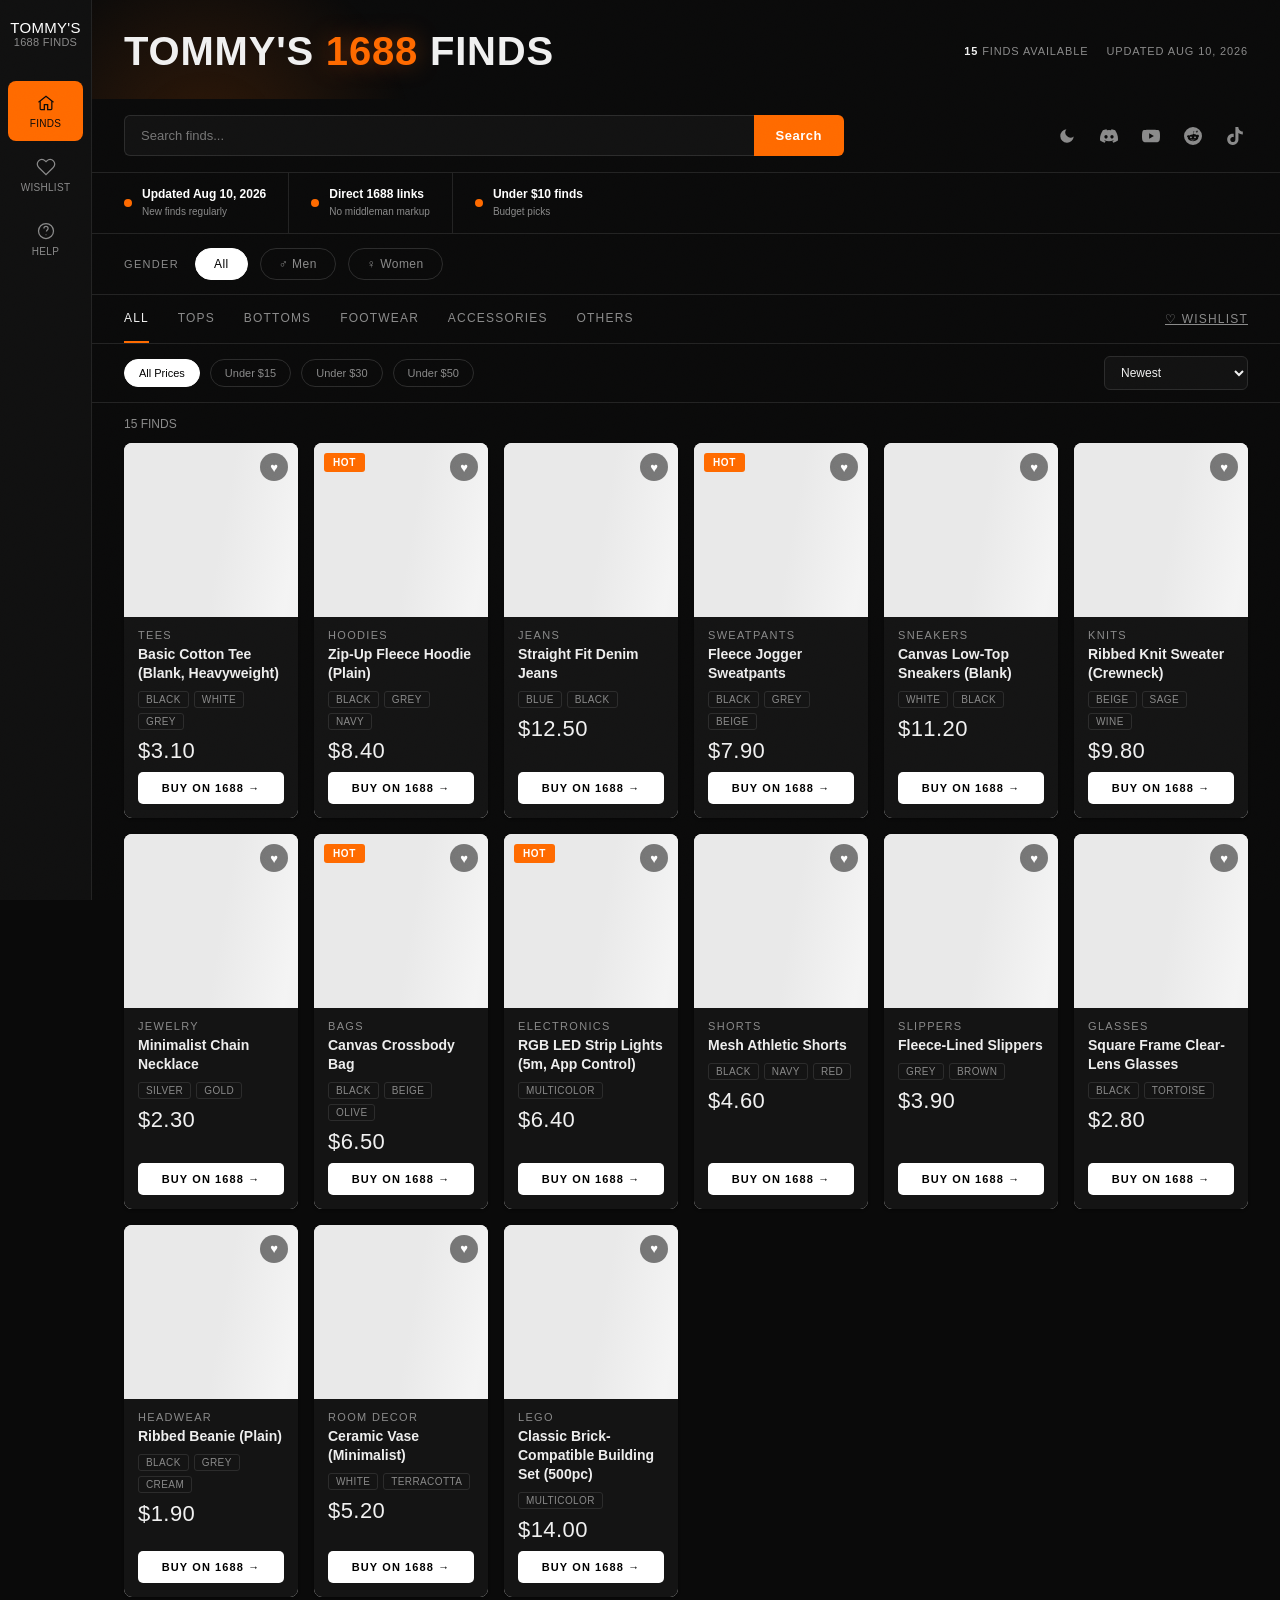
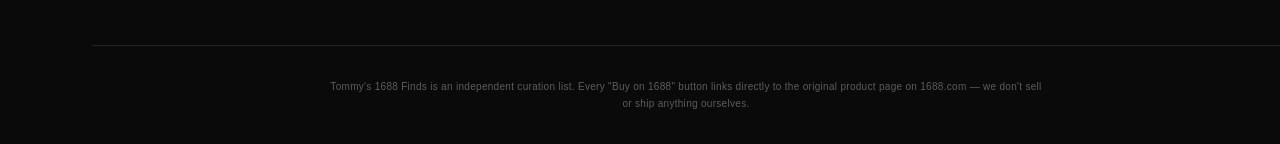
==== commit 462ba0ac: "Implement light theme and theme toggle feature Add light theme support with CSS variables and theme " ====
--- a/index.html
+++ b/index.html
@@ -2,6 +2,7 @@
 <html lang="en">
 <head>
 <meta charset="UTF-8" />
+<script>if(localStorage.getItem("tf_theme")==="light")document.documentElement.classList.add("light");</script>
 <meta name="viewport" content="width=device-width, initial-scale=1.0" />
 <title>Tommy's 1688 Finds</title>
 <meta name="description" content="Tommy's 1688 Finds — curated cheap, non-branded finds sourced directly from 1688, updated regularly." />
@@ -25,7 +26,43 @@
     --accent: #ff6a00;
   }
 
+  :root.light {
+    --bg: #f5f5f3;
+    --surface: #ffffff;
+    --sidebar-bg: #ffffff;
+    --border: #e3e2e0;
+    --border2: #d2d1cf;
+    --text: #111111;
+    --muted: #6b6b6b;
+    --muted2: #9a9a9a;
+  }
+  :root.light .sidebar { border-right-color: var(--border); }
+  :root.light .side-item:not(.active):hover { background: rgba(0,0,0,.05); }
+  :root.light .search-wrap input { background: #fff; }
+  :root.light .filter-row2 select { background: #fff; }
+  :root.light .gender-pill.active,
+  :root.light .price-pill.active { background: #111; color: #fff; border-color: #111; }
+  :root.light .cat-tab.active { color: #111; }
+  :root.light .wishlist-link:hover { color: #111; }
+  :root.light .card-img { background: #eee; }
+  :root.light .qv-modal, :root.light .qv-img { background: #fff; }
+
+
   body { font-family: 'Archivo Narrow', sans-serif; background: var(--bg); color: var(--text); min-height: 100vh; }
+  /* GRAIN TEXTURE OVERLAY */
+  body::before {
+    content: ''; position: fixed; inset: 0; z-index: 999; pointer-events: none;
+    opacity: .035; mix-blend-mode: overlay;
+    background-image: url("data:image/svg+xml,%3Csvg xmlns='http://www.w3.org/2000/svg' width='120' height='120'%3E%3Cfilter id='n'%3E%3CfeTurbulence type='fractalNoise' baseFrequency='0.9' numOctaves='2' stitchTiles='stitch'/%3E%3C/filter%3E%3Crect width='100%25' height='100%25' filter='url(%23n)'/%3E%3C/svg%3E");
+  }
+
+  /* CUSTOM SCROLLBAR */
+  ::-webkit-scrollbar { width: 10px; height: 10px; }
+  ::-webkit-scrollbar-track { background: var(--bg); }
+  ::-webkit-scrollbar-thumb { background: var(--border2); border-radius: 6px; border: 2px solid var(--bg); }
+  ::-webkit-scrollbar-thumb:hover { background: var(--accent); }
+  * { scrollbar-color: var(--border2) var(--bg); scrollbar-width: thin; }
+
 
   .layout { display: grid; grid-template-columns: 92px 1fr; min-height: 100vh; }
 
@@ -125,8 +162,11 @@
 
   /* GRID */
   .grid-count { padding: 14px 2rem 0; font-size: 12px; color: var(--muted); }
-  .grid { display: grid; grid-template-columns: repeat(auto-fill, minmax(210px, 1fr)); gap: 18px; padding: 12px 2rem 3rem; }
-  .card { background: var(--card-bg); border-radius: 8px; overflow: hidden; display: flex; flex-direction: column; cursor: pointer; box-shadow: 0 1px 3px rgba(0,0,0,.4); transition: transform .18s ease, box-shadow .18s ease; }
+  .grid { display: grid; grid-template-columns: repeat(6, 1fr); gap: 16px; padding: 12px 2rem 3rem; }
+  @media (max-width: 1250px) { .grid { grid-template-columns: repeat(4, 1fr); } }
+  @media (max-width: 1000px) { .grid { grid-template-columns: repeat(3, 1fr); } }
+  .card { background: var(--card-bg); border-radius: 8px; overflow: hidden; display: flex; flex-direction: column; cursor: pointer; box-shadow: 0 1px 3px rgba(0,0,0,.4); transition: transform .18s ease, box-shadow .18s ease; opacity: 0; transform: translateY(14px); animation: cardIn .45s ease forwards; }
+  @keyframes cardIn { to { opacity: 1; transform: translateY(0); } }
   .card:hover { transform: translateY(-4px); box-shadow: 0 14px 28px -10px rgba(0,0,0,.6); }
   .card-img { position: relative; aspect-ratio: 1/1; background: #e9e9e9; overflow: hidden; }
   .card-img.loading { background: linear-gradient(100deg, #e9e9e9 30%, #f4f4f4 50%, #e9e9e9 70%); background-size: 200% 100%; animation: shimmer 1.3s infinite; }
@@ -140,11 +180,11 @@
   .wish-btn:hover { background: rgba(0,0,0,.7); color: #ff5c5c; transform: scale(1.1); }
   .wish-btn.active { color: #ff5c5c; }
   .card-body { padding: 12px 14px 14px; background: #141414; flex: 1; display: flex; flex-direction: column; }
-  .card-cat { font-size: 10px; letter-spacing: .12em; text-transform: uppercase; color: var(--muted); margin-bottom: 4px; }
-  .card-name { font-size: 13px; font-weight: 600; color: #eee; margin-bottom: 8px; line-height: 1.3; }
+  .card-cat { font-size: 11px; letter-spacing: .12em; text-transform: uppercase; color: var(--muted); margin-bottom: 4px; }
+  .card-name { font-size: 14px; font-weight: 600; color: #eee; margin-bottom: 8px; line-height: 1.35; }
   .card-tags { display: flex; gap: 5px; flex-wrap: wrap; margin-bottom: 8px; }
-  .card-tags span { font-size: 9px; letter-spacing: .04em; text-transform: uppercase; color: var(--muted); border: 1px solid var(--border2); border-radius: 3px; padding: 2px 7px; }
-  .card-price { font-family: 'Bebas Neue', sans-serif; font-size: 20px; margin-bottom: 8px; letter-spacing: .02em; }
+  .card-tags span { font-size: 10px; letter-spacing: .04em; text-transform: uppercase; color: var(--muted); border: 1px solid var(--border2); border-radius: 3px; padding: 2px 7px; }
+  .card-price { font-family: 'Bebas Neue', sans-serif; font-size: 22px; margin-bottom: 8px; letter-spacing: .02em; }
   .buy-btn { display: block; text-align: center; padding: 10px; background: #fff; color: #000; text-decoration: none; font-size: 11px; letter-spacing: .1em; text-transform: uppercase; font-weight: 700; border-radius: 5px; margin-top: auto; transition: background .15s ease, color .15s ease; }
   .buy-btn:hover { background: var(--accent); color: #fff; }
 
@@ -193,6 +233,7 @@
 
   
   @media (max-width: 720px) {
+    .grid { grid-template-columns: repeat(2, 1fr) !important; }
     .layout { grid-template-columns: 1fr; }
     .sidebar { flex-direction: row; height: auto; position: static; overflow-x: auto; padding: .6rem; }
     .sidebar .logo { display: none; }
@@ -248,17 +289,20 @@
         <button onclick="render()">Search</button>
       </div>
       <div class="topbar-right">
-        <button class="icon-btn" id="theme-toggle">🌙</button>
-        <a class="icon-btn" href="#" target="_blank" rel="noopener" title="Discord" aria-label="Discord">
+        <button class="icon-btn" id="theme-toggle" title="Toggle theme" aria-label="Toggle theme">
+          <svg class="icon-moon" width="18" height="18" viewBox="0 0 24 24" fill="currentColor"><path d="M21 12.79A9 9 0 1 1 11.21 3 7 7 0 0 0 21 12.79z"/></svg>
+          <svg class="icon-sun" width="18" height="18" viewBox="0 0 24 24" fill="none" stroke="currentColor" stroke-width="2" style="display:none;"><circle cx="12" cy="12" r="4"/><path d="M12 2v2M12 20v2M4.93 4.93l1.41 1.41M17.66 17.66l1.41 1.41M2 12h2M20 12h2M4.93 19.07l1.41-1.41M17.66 6.34l1.41-1.41"/></svg>
+        </button>
+        <a class="icon-btn" href="https://discord.com/invite/yJHHqZzrXt" target="_blank" rel="noopener" title="Discord" aria-label="Discord">
           <svg width="18" height="18" viewBox="0 0 24 24" fill="currentColor"><path d="M20.317 4.492c-1.53-.69-3.17-1.2-4.885-1.49a.075.075 0 0 0-.079.036c-.21.375-.444.864-.608 1.25a18.27 18.27 0 0 0-5.487 0 12.64 12.64 0 0 0-.617-1.25.077.077 0 0 0-.079-.036c-1.714.29-3.354.8-4.885 1.49a.07.07 0 0 0-.032.027C.533 9.093-.32 13.555.099 17.961a.08.08 0 0 0 .031.055 20.03 20.03 0 0 0 5.993 2.98.078.078 0 0 0 .084-.026 13.83 13.83 0 0 0 1.226-1.963.074.074 0 0 0-.041-.104 13.2 13.2 0 0 1-1.872-.878.075.075 0 0 1-.008-.125c.126-.093.252-.19.372-.287a.075.075 0 0 1 .078-.01c3.927 1.764 8.18 1.764 12.061 0a.075.075 0 0 1 .079.009c.12.098.246.195.373.288a.075.075 0 0 1-.006.125c-.598.344-1.22.635-1.873.877a.075.075 0 0 0-.041.105c.36.687.772 1.341 1.225 1.962a.077.077 0 0 0 .084.028 19.96 19.96 0 0 0 6.002-2.981.076.076 0 0 0 .032-.054c.5-5.094-.838-9.52-3.549-13.442a.06.06 0 0 0-.031-.028zM8.02 15.278c-1.182 0-2.157-1.069-2.157-2.38 0-1.312.956-2.38 2.157-2.38 1.21 0 2.176 1.077 2.157 2.38 0 1.311-.956 2.38-2.157 2.38zm7.975 0c-1.183 0-2.157-1.069-2.157-2.38 0-1.312.955-2.38 2.157-2.38 1.21 0 2.176 1.077 2.157 2.38 0 1.311-.947 2.38-2.157 2.38z"/></svg>
         </a>
-        <a class="icon-btn" href="#" target="_blank" rel="noopener" title="YouTube" aria-label="YouTube">
+        <a class="icon-btn" href="https://www.youtube.com/@Tommy-finds" target="_blank" rel="noopener" title="YouTube" aria-label="YouTube">
           <svg width="18" height="18" viewBox="0 0 24 24" fill="currentColor"><path d="M23.498 6.186a3.016 3.016 0 0 0-2.122-2.136C19.505 3.545 12 3.545 12 3.545s-7.505 0-9.376.505A3.017 3.017 0 0 0 .502 6.186C0 8.07 0 12 0 12s0 3.93.502 5.814a3.016 3.016 0 0 0 2.122 2.136c1.871.505 9.376.505 9.376.505s7.505 0 9.376-.505a3.015 3.015 0 0 0 2.122-2.136C24 15.93 24 12 24 12s0-3.93-.502-5.814zM9.545 15.568V8.432L15.818 12l-6.273 3.568z"/></svg>
         </a>
-        <a class="icon-btn" href="#" target="_blank" rel="noopener" title="Reddit" aria-label="Reddit">
+        <a class="icon-btn" href="https://www.reddit.com/user/parisuserr/" target="_blank" rel="noopener" title="Reddit" aria-label="Reddit">
           <svg width="18" height="18" viewBox="0 0 24 24" fill="currentColor"><path d="M12 0A12 12 0 0 0 0 12a12 12 0 0 0 12 12 12 12 0 0 0 12-12A12 12 0 0 0 12 0zm5.01 4.744c.688 0 1.25.561 1.25 1.249a1.25 1.25 0 0 1-2.498.056l-2.597-.547-.8 3.747c1.824.07 3.48.632 4.674 1.488.308-.309.73-.491 1.207-.491.968 0 1.754.786 1.754 1.754 0 .716-.435 1.333-1.01 1.614a3.111 3.111 0 0 1 .042.52c0 2.694-3.13 4.87-7.004 4.87-3.874 0-7.004-2.176-7.004-4.87 0-.183.015-.366.043-.534A1.748 1.748 0 0 1 4.028 12.61c0-.968.786-1.754 1.754-1.754.463 0 .898.196 1.207.49 1.207-.883 2.878-1.43 4.744-1.487l.885-4.184a.36.36 0 0 1 .43-.283l2.906.617a1.214 1.214 0 0 1 1.046-.595v.33zM9.25 12.573a1.249 1.249 0 1 0 0 2.498 1.249 1.249 0 0 0 0-2.498zm5.5 0a1.25 1.25 0 1 0 0 2.498 1.25 1.25 0 0 0 0-2.498zm-5.466 3.99a.327.327 0 0 0-.231.556c.55.552 1.66.72 2.443.72.783 0 1.893-.168 2.443-.72a.327.327 0 0 0-.462-.462c-.35.352-1.144.475-1.98.475-.837 0-1.633-.123-1.982-.475a.325.325 0 0 0-.23-.095z"/></svg>
         </a>
-        <a class="icon-btn" href="#" target="_blank" rel="noopener" title="TikTok" aria-label="TikTok">
+        <a class="icon-btn" href="https://www.tiktok.com/@tommy_flnds" target="_blank" rel="noopener" title="TikTok" aria-label="TikTok">
           <svg width="18" height="18" viewBox="0 0 24 24" fill="currentColor"><path d="M12.53.02C13.84 0 15.14.01 16.44 0c.08 1.53.63 3.09 1.75 4.17 1.12 1.11 2.7 1.62 4.24 1.79v4.03c-1.44-.05-2.89-.35-4.2-.97-.57-.26-1.1-.59-1.62-.93-.01 2.92.01 5.84-.02 8.75-.08 1.4-.54 2.79-1.35 3.94-1.31 1.92-3.58 3.17-5.91 3.21-1.43.08-2.86-.31-4.08-1.03-2.02-1.19-3.44-3.37-3.65-5.71-.02-.5-.03-1-.01-1.49.18-1.9 1.12-3.72 2.58-4.96 1.66-1.44 3.98-2.13 6.15-1.72.02 1.48-.04 2.96-.04 4.44-.99-.32-2.15-.23-3.02.37-.63.41-1.11 1.04-1.36 1.75-.21.51-.15 1.07-.14 1.61.24 1.64 1.82 3.02 3.5 2.87 1.12-.01 2.19-.66 2.77-1.61.19-.33.4-.67.41-1.06.1-1.79.06-3.57.07-5.36.01-4.03-.01-8.05.02-12.07z"/></svg>
         </a>
       </div>
@@ -336,21 +380,21 @@
 // "New" is automatic: any item added within the last 7 days
 // ─────────────────────────────────────────────
 const products = [
-  { id: 1, addedDate: "2026-08-10", name: "Basic Cotton Tee (Blank, Heavyweight)", gender: "unisex", mainCat: "tops", subCat: "Tees", price: 3.10, hot: false, colors: ["Black","White","Grey"], buyLink: "https://detail.1688.com/offer/812034601.html", image: "https://placehold.co/500x500/e9e9e9/999?text=%20" },
-  { id: 2, addedDate: "2026-08-09", name: "Zip-Up Fleece Hoodie (Plain)", gender: "unisex", mainCat: "tops", subCat: "Hoodies", price: 8.40, hot: true, colors: ["Black","Grey","Navy"], buyLink: "https://detail.1688.com/offer/812034602.html", image: "https://placehold.co/500x500/e9e9e9/999?text=%20" },
-  { id: 3, addedDate: "2026-08-05", name: "Ribbed Knit Sweater (Crewneck)", gender: "women", mainCat: "tops", subCat: "Knits", price: 9.80, hot: false, colors: ["Beige","Sage","Wine"], buyLink: "https://detail.1688.com/offer/812034603.html", image: "https://placehold.co/500x500/e9e9e9/999?text=%20" },
-  { id: 4, addedDate: "2026-08-08", name: "Straight Fit Denim Jeans", gender: "men", mainCat: "bottoms", subCat: "Jeans", price: 12.50, hot: false, colors: ["Blue","Black"], buyLink: "https://detail.1688.com/offer/812034604.html", image: "https://placehold.co/500x500/e9e9e9/999?text=%20" },
-  { id: 5, addedDate: "2026-08-07", name: "Fleece Jogger Sweatpants", gender: "unisex", mainCat: "bottoms", subCat: "Sweatpants", price: 7.90, hot: true, colors: ["Black","Grey","Beige"], buyLink: "https://detail.1688.com/offer/812034605.html", image: "https://placehold.co/500x500/e9e9e9/999?text=%20" },
-  { id: 6, addedDate: "2026-08-01", name: "Mesh Athletic Shorts", gender: "men", mainCat: "bottoms", subCat: "Shorts", price: 4.60, hot: false, colors: ["Black","Navy","Red"], buyLink: "https://detail.1688.com/offer/812034606.html", image: "https://placehold.co/500x500/e9e9e9/999?text=%20" },
-  { id: 7, addedDate: "2026-08-06", name: "Canvas Low-Top Sneakers (Blank)", gender: "unisex", mainCat: "footwear", subCat: "Sneakers", price: 11.20, hot: false, colors: ["White","Black"], buyLink: "https://detail.1688.com/offer/812034607.html", image: "https://placehold.co/500x500/e9e9e9/999?text=%20" },
-  { id: 8, addedDate: "2026-07-30", name: "Fleece-Lined Slippers", gender: "unisex", mainCat: "footwear", subCat: "Slippers", price: 3.90, hot: false, colors: ["Grey","Brown"], buyLink: "https://detail.1688.com/offer/812034608.html", image: "https://placehold.co/500x500/e9e9e9/999?text=%20" },
-  { id: 9, addedDate: "2026-08-04", name: "Minimalist Chain Necklace", gender: "women", mainCat: "accessories", subCat: "Jewelry", price: 2.30, hot: false, colors: ["Silver","Gold"], buyLink: "https://detail.1688.com/offer/812034609.html", image: "https://placehold.co/500x500/e9e9e9/999?text=%20" },
-  { id: 10, addedDate: "2026-07-28", name: "Square Frame Clear-Lens Glasses", gender: "unisex", mainCat: "accessories", subCat: "Glasses", price: 2.80, hot: false, colors: ["Black","Tortoise"], buyLink: "https://detail.1688.com/offer/812034610.html", image: "https://placehold.co/500x500/e9e9e9/999?text=%20" },
-  { id: 11, addedDate: "2026-08-03", name: "Canvas Crossbody Bag", gender: "unisex", mainCat: "accessories", subCat: "Bags", price: 6.50, hot: true, colors: ["Black","Beige","Olive"], buyLink: "https://detail.1688.com/offer/812034611.html", image: "https://placehold.co/500x500/e9e9e9/999?text=%20" },
-  { id: 12, addedDate: "2026-07-25", name: "Ribbed Beanie (Plain)", gender: "unisex", mainCat: "accessories", subCat: "Headwear", price: 1.90, hot: false, colors: ["Black","Grey","Cream"], buyLink: "https://detail.1688.com/offer/812034612.html", image: "https://placehold.co/500x500/e9e9e9/999?text=%20" },
-  { id: 13, addedDate: "2026-07-20", name: "Classic Brick-Compatible Building Set (500pc)", gender: "unisex", mainCat: "others", subCat: "Lego", price: 14.00, hot: false, colors: ["Multicolor"], buyLink: "https://detail.1688.com/offer/812034613.html", image: "https://placehold.co/500x500/e9e9e9/999?text=%20" },
-  { id: 14, addedDate: "2026-08-02", name: "RGB LED Strip Lights (5m, App Control)", gender: "unisex", mainCat: "others", subCat: "Electronics", price: 6.40, hot: true, colors: ["Multicolor"], buyLink: "https://detail.1688.com/offer/812034614.html", image: "https://placehold.co/500x500/e9e9e9/999?text=%20" },
-  { id: 15, addedDate: "2026-07-22", name: "Ceramic Vase (Minimalist)", gender: "unisex", mainCat: "others", subCat: "Room Decor", price: 5.20, hot: false, colors: ["White","Terracotta"], buyLink: "https://detail.1688.com/offer/812034615.html", image: "https://placehold.co/500x500/e9e9e9/999?text=%20" },
+  { id: 1, addedDate: "2026-08-10", name: "Basic Cotton Tee (Blank, Heavyweight)", gender: "unisex", mainCat: "tops", subCat: "Tees", price: 3.10, hot: false, colors: ["Black","White","Grey"], buyLink: "https://detail.1688.com/offer/812034601.html", image: "https://placehold.co/500x500/e9e9e9/e9e9e9" },
+  { id: 2, addedDate: "2026-08-09", name: "Zip-Up Fleece Hoodie (Plain)", gender: "unisex", mainCat: "tops", subCat: "Hoodies", price: 8.40, hot: true, colors: ["Black","Grey","Navy"], buyLink: "https://detail.1688.com/offer/812034602.html", image: "https://placehold.co/500x500/e9e9e9/e9e9e9" },
+  { id: 3, addedDate: "2026-08-05", name: "Ribbed Knit Sweater (Crewneck)", gender: "women", mainCat: "tops", subCat: "Knits", price: 9.80, hot: false, colors: ["Beige","Sage","Wine"], buyLink: "https://detail.1688.com/offer/812034603.html", image: "https://placehold.co/500x500/e9e9e9/e9e9e9" },
+  { id: 4, addedDate: "2026-08-08", name: "Straight Fit Denim Jeans", gender: "men", mainCat: "bottoms", subCat: "Jeans", price: 12.50, hot: false, colors: ["Blue","Black"], buyLink: "https://detail.1688.com/offer/812034604.html", image: "https://placehold.co/500x500/e9e9e9/e9e9e9" },
+  { id: 5, addedDate: "2026-08-07", name: "Fleece Jogger Sweatpants", gender: "unisex", mainCat: "bottoms", subCat: "Sweatpants", price: 7.90, hot: true, colors: ["Black","Grey","Beige"], buyLink: "https://detail.1688.com/offer/812034605.html", image: "https://placehold.co/500x500/e9e9e9/e9e9e9" },
+  { id: 6, addedDate: "2026-08-01", name: "Mesh Athletic Shorts", gender: "men", mainCat: "bottoms", subCat: "Shorts", price: 4.60, hot: false, colors: ["Black","Navy","Red"], buyLink: "https://detail.1688.com/offer/812034606.html", image: "https://placehold.co/500x500/e9e9e9/e9e9e9" },
+  { id: 7, addedDate: "2026-08-06", name: "Canvas Low-Top Sneakers (Blank)", gender: "unisex", mainCat: "footwear", subCat: "Sneakers", price: 11.20, hot: false, colors: ["White","Black"], buyLink: "https://detail.1688.com/offer/812034607.html", image: "https://placehold.co/500x500/e9e9e9/e9e9e9" },
+  { id: 8, addedDate: "2026-07-30", name: "Fleece-Lined Slippers", gender: "unisex", mainCat: "footwear", subCat: "Slippers", price: 3.90, hot: false, colors: ["Grey","Brown"], buyLink: "https://detail.1688.com/offer/812034608.html", image: "https://placehold.co/500x500/e9e9e9/e9e9e9" },
+  { id: 9, addedDate: "2026-08-04", name: "Minimalist Chain Necklace", gender: "women", mainCat: "accessories", subCat: "Jewelry", price: 2.30, hot: false, colors: ["Silver","Gold"], buyLink: "https://detail.1688.com/offer/812034609.html", image: "https://placehold.co/500x500/e9e9e9/e9e9e9" },
+  { id: 10, addedDate: "2026-07-28", name: "Square Frame Clear-Lens Glasses", gender: "unisex", mainCat: "accessories", subCat: "Glasses", price: 2.80, hot: false, colors: ["Black","Tortoise"], buyLink: "https://detail.1688.com/offer/812034610.html", image: "https://placehold.co/500x500/e9e9e9/e9e9e9" },
+  { id: 11, addedDate: "2026-08-03", name: "Canvas Crossbody Bag", gender: "unisex", mainCat: "accessories", subCat: "Bags", price: 6.50, hot: true, colors: ["Black","Beige","Olive"], buyLink: "https://detail.1688.com/offer/812034611.html", image: "https://placehold.co/500x500/e9e9e9/e9e9e9" },
+  { id: 12, addedDate: "2026-07-25", name: "Ribbed Beanie (Plain)", gender: "unisex", mainCat: "accessories", subCat: "Headwear", price: 1.90, hot: false, colors: ["Black","Grey","Cream"], buyLink: "https://detail.1688.com/offer/812034612.html", image: "https://placehold.co/500x500/e9e9e9/e9e9e9" },
+  { id: 13, addedDate: "2026-07-20", name: "Classic Brick-Compatible Building Set (500pc)", gender: "unisex", mainCat: "others", subCat: "Lego", price: 14.00, hot: false, colors: ["Multicolor"], buyLink: "https://detail.1688.com/offer/812034613.html", image: "https://placehold.co/500x500/e9e9e9/e9e9e9" },
+  { id: 14, addedDate: "2026-08-02", name: "RGB LED Strip Lights (5m, App Control)", gender: "unisex", mainCat: "others", subCat: "Electronics", price: 6.40, hot: true, colors: ["Multicolor"], buyLink: "https://detail.1688.com/offer/812034614.html", image: "https://placehold.co/500x500/e9e9e9/e9e9e9" },
+  { id: 15, addedDate: "2026-07-22", name: "Ceramic Vase (Minimalist)", gender: "unisex", mainCat: "others", subCat: "Room Decor", price: 5.20, hot: false, colors: ["White","Terracotta"], buyLink: "https://detail.1688.com/offer/812034615.html", image: "https://placehold.co/500x500/e9e9e9/e9e9e9" },
 ];
 
 // A product counts as "New" if it was added within the last 7 days
@@ -407,6 +451,30 @@
 }
 
 document.addEventListener('DOMContentLoaded', updateWishlistBadges);
+// ─────────────────────────────────────────────
+// THEME TOGGLE — persisted in localStorage,
+// shared across all pages of the site.
+// ─────────────────────────────────────────────
+function initThemeToggle() {
+  const btn = document.getElementById('theme-toggle');
+  if (!btn) return;
+  const moonIcon = btn.querySelector('.icon-moon');
+  const sunIcon = btn.querySelector('.icon-sun');
+  function sync() {
+    const isLight = document.documentElement.classList.contains('light');
+    moonIcon.style.display = isLight ? 'none' : 'block';
+    sunIcon.style.display = isLight ? 'block' : 'none';
+  }
+  sync();
+  btn.addEventListener('click', () => {
+    document.documentElement.classList.toggle('light');
+    const isLight = document.documentElement.classList.contains('light');
+    localStorage.setItem('tf_theme', isLight ? 'light' : 'dark');
+    sync();
+  });
+}
+document.addEventListener('DOMContentLoaded', initThemeToggle);
+
 
 </script>
 <script>
@@ -468,6 +536,22 @@
 document.getElementById('sort-select').addEventListener('change', e => { state.sort = e.target.value; render(); });
 document.getElementById('search-input').addEventListener('input', e => { state.search = e.target.value.toLowerCase(); render(); });
 
+function animateCount(el, target) {
+  if (!el) return;
+  const start = Number(el.dataset.count || 0);
+  if (start === target) return;
+  el.dataset.count = target;
+  const duration = 400;
+  const startTime = performance.now();
+  function tick(now) {
+    const progress = Math.min((now - startTime) / duration, 1);
+    const eased = 1 - Math.pow(1 - progress, 3);
+    el.textContent = Math.round(start + (target - start) * eased);
+    if (progress < 1) requestAnimationFrame(tick);
+  }
+  requestAnimationFrame(tick);
+}
+
 function render() {
   let list = products.filter(p =>
     (state.gender === 'all' || p.gender === state.gender || p.gender === 'unisex') &&
@@ -480,18 +564,18 @@
   if (state.sort === 'price-asc') list.sort((a,b) => a.price - b.price);
   if (state.sort === 'price-desc') list.sort((a,b) => b.price - a.price);
 
-  document.getElementById('grid-count').textContent = list.length;
-  document.getElementById('hero-count').textContent = products.length;
+  animateCount(document.getElementById('grid-count'), list.length);
+  animateCount(document.getElementById('hero-count'), products.length);
 
   const grid = document.getElementById('grid');
   if (!list.length) {
     grid.innerHTML = `<div class="empty-state"><strong>No finds here yet</strong>Try adjusting or clearing your filters.</div>`;
     return;
   }
-  grid.innerHTML = list.map(p => {
+  grid.innerHTML = list.map((p, i) => {
     const badge = getBadge(p);
     return `
-    <div class="card" onclick="openQV(${p.id})">
+    <div class="card" style="animation-delay:${Math.min(i * 40, 400)}ms" onclick="openQV(${p.id})">
       <div class="card-img loading">
         <img src="${p.image}" alt="${p.name}" onload="this.classList.add('loaded'); this.parentElement.classList.remove('loading');" />
         ${badge ? `<span class="card-badge ${badge.cls}">${badge.text}</span>` : ''}
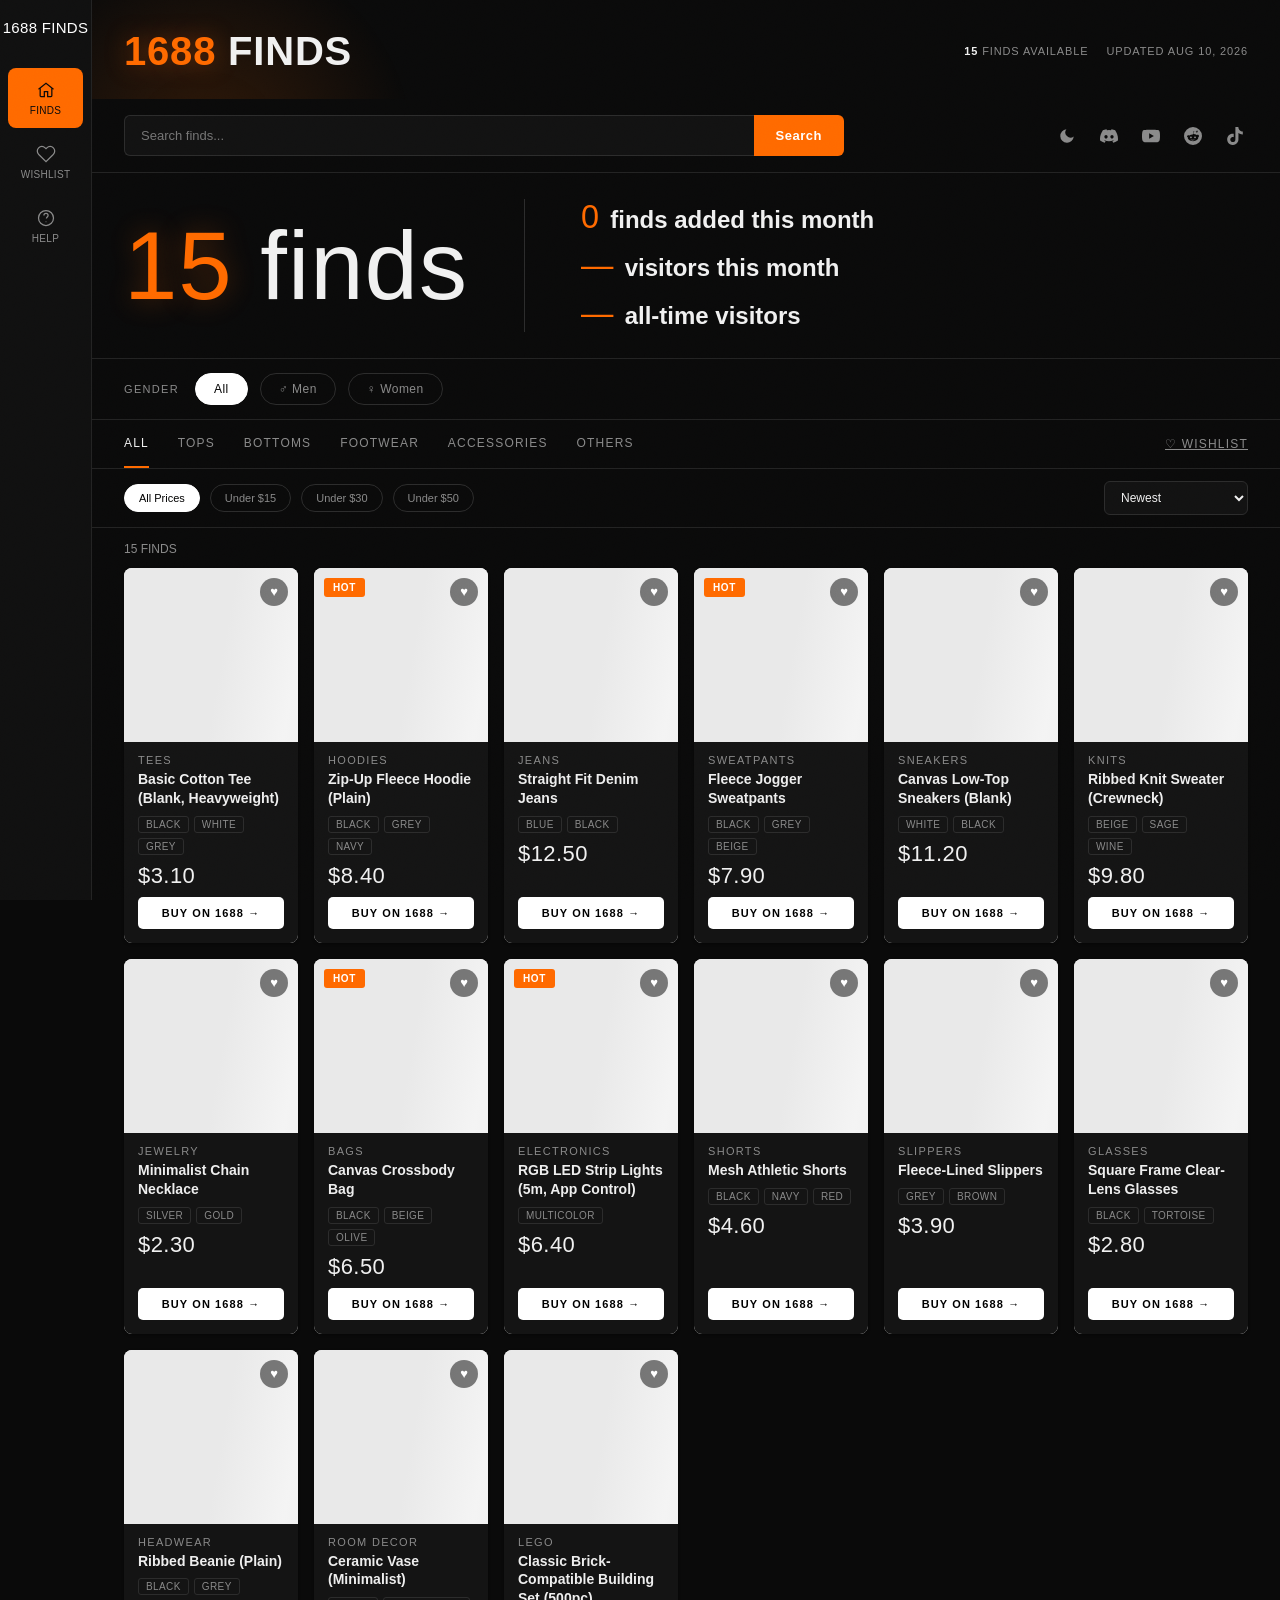
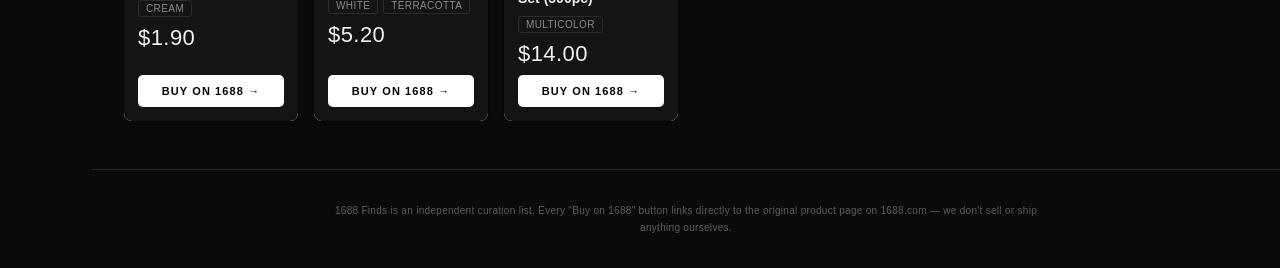
==== commit 40b48bf2: "Update site title and description, add stats strip" ====
--- a/index.html
+++ b/index.html
@@ -4,8 +4,8 @@
 <meta charset="UTF-8" />
 <script>if(localStorage.getItem("tf_theme")==="light")document.documentElement.classList.add("light");</script>
 <meta name="viewport" content="width=device-width, initial-scale=1.0" />
-<title>Tommy's 1688 Finds</title>
-<meta name="description" content="Tommy's 1688 Finds — curated cheap, non-branded finds sourced directly from 1688, updated regularly." />
+<title>1688 Finds</title>
+<meta name="description" content="1688 Finds — curated cheap, non-branded finds sourced directly from 1688, updated regularly." />
 <link rel="icon" href="data:image/svg+xml,%3Csvg xmlns='http://www.w3.org/2000/svg' viewBox='0 0 100 100'%3E%3Crect width='100' height='100' rx='16' fill='%230a0a0a'/%3E%3Ctext x='50' y='68' font-family='Arial,sans-serif' font-size='58' font-weight='900' fill='%23fff' text-anchor='middle'%3ET%3C/text%3E%3C/svg%3E" />
 <link rel="preconnect" href="https://fonts.googleapis.com" />
 <link href="https://fonts.googleapis.com/css2?family=Archivo+Narrow:wght@400;500;600&family=Bebas+Neue&display=swap" rel="stylesheet" />
@@ -100,13 +100,17 @@
   .topbar-right svg { display: block; }
   .icon-btn:hover { color: #fff; }
 
-  /* PROMO STRIP */
-  .promo-strip { display: flex; gap: 0; padding: 0 2rem; border-bottom: 1px solid var(--border); overflow-x: auto; }
-  .promo-item { display: flex; align-items: center; gap: 10px; padding: 14px 22px 14px 0; margin-right: 22px; border-right: 1px solid var(--border); white-space: nowrap; }
-  .promo-item:last-child { border-right: none; }
-  .promo-item .dot { width: 8px; height: 8px; border-radius: 50%; background: var(--accent); flex-shrink: 0; }
-  .promo-item .ptext strong { display: block; font-size: 12px; color: #fff; }
-  .promo-item .ptext span { font-size: 10px; color: var(--muted); }
+  /* STATS STRIP */
+  .stats-strip { display: flex; align-items: center; gap: 3.5rem; padding: 1.6rem 2rem; border-bottom: 1px solid var(--border); }
+  .stats-main { font-family: 'Bebas Neue', sans-serif; font-size: clamp(54px, 8vw, 96px); line-height: 1; letter-spacing: .01em; color: var(--text); white-space: nowrap; }
+  .stats-main .num { color: var(--accent); text-shadow: 0 0 28px rgba(255,106,0,.3); }
+  .stats-side { display: flex; flex-direction: column; gap: .7rem; border-left: 1px solid var(--border2); padding-left: 3.5rem; }
+  .stats-side .stat-line { font-family: 'Archivo Narrow', sans-serif; font-weight: 600; font-size: clamp(17px, 2.2vw, 24px); color: var(--text); white-space: nowrap; }
+  .stats-side .stat-line b { font-family: 'Bebas Neue', sans-serif; font-weight: 400; font-size: 1.35em; letter-spacing: .02em; color: var(--accent); margin-right: 4px; }
+  @media (max-width: 700px) {
+    .stats-strip { flex-direction: column; align-items: flex-start; gap: 1rem; }
+    .stats-side { border-left: none; padding-left: 0; }
+  }
 
   /* HERO — small, since search/sidebar take priority now */
   .hero { position: relative; padding: 1.8rem 2rem 1.6rem; display: flex; align-items: center; justify-content: space-between; flex-wrap: wrap; gap: 1rem; overflow: hidden; }
@@ -240,7 +244,7 @@
     .side-nav { flex-direction: row; }
     .side-item { border-left: none; border-bottom: 2px solid transparent; padding: 8px 12px; }
     .side-item.active, .side-item:hover { border-left-color: transparent; border-bottom-color: #fff; }
-    .topbar, .promo-strip, .hero, .cat-row, .gender-row, .subcat-row, .filter-row2, .grid-count, .grid, footer, .page-header, .help-wrap { padding-left: 1.1rem; padding-right: 1.1rem; }
+    .topbar, .stats-strip, .hero, .cat-row, .gender-row, .subcat-row, .filter-row2, .grid-count, .grid, footer, .page-header, .help-wrap { padding-left: 1.1rem; padding-right: 1.1rem; }
     .filter-row2 select { margin-left: 0; width: 100%; }
     .search-wrap { max-width: none; }
     .topbar { flex-wrap: wrap; }
@@ -255,7 +259,7 @@
 
   <!-- LEFT SIDEBAR -->
   <aside class="sidebar">
-    <div class="logo">TOMMY'S<span>1688 FINDS</span></div>
+    <div class="logo">1688 FINDS</div>
     <nav class="side-nav">
       <a class="side-item active" href="index.html">
         <svg viewBox="0 0 24 24" fill="none" stroke="currentColor" stroke-width="1.5"><path d="M3 11l9-7 9 7"/><path d="M5 10v9a1 1 0 0 0 1 1h4v-6h4v6h4a1 1 0 0 0 1-1v-9"/></svg>
@@ -276,7 +280,7 @@
   <div class="main">
 
     <section class="hero">
-      <h1 class="hero-title">TOMMY'S <span class="accent">1688</span> FINDS</h1>
+      <h1 class="hero-title"><span class="accent">1688</span> FINDS</h1>
       <div class="hero-meta">
         <span><strong id="hero-count">0</strong> finds available</span>
         <span id="hero-updated">Updated —</span>
@@ -308,10 +312,13 @@
       </div>
     </div>
 
-    <div class="promo-strip">
-      <div class="promo-item"><span class="dot"></span><div class="ptext"><strong id="promo-updated">Updated —</strong><span>New finds regularly</span></div></div>
-      <div class="promo-item"><span class="dot"></span><div class="ptext"><strong>Direct 1688 links</strong><span>No middleman markup</span></div></div>
-      <div class="promo-item"><span class="dot"></span><div class="ptext"><strong>Under $10 finds</strong><span>Budget picks</span></div></div>
+    <div class="stats-strip">
+      <div class="stats-main"><span class="num" id="stat-finds">0</span> finds</div>
+      <div class="stats-side">
+        <div class="stat-line"><b id="stat-month-finds">0</b> finds added this month</div>
+        <div class="stat-line"><b id="stat-month-visits">—</b> visitors this month</div>
+        <div class="stat-line"><b id="stat-all-visits">—</b> all-time visitors</div>
+      </div>
     </div>
 
     <div class="sticky-filters">
@@ -345,7 +352,7 @@
     <div class="grid" id="grid"></div>
 
     <footer>
-      <p>Tommy's 1688 Finds is an independent curation list. Every "Buy on 1688" button links directly to the original product page on 1688.com — we don't sell or ship anything ourselves.</p>
+      <p>1688 Finds is an independent curation list. Every "Buy on 1688" button links directly to the original product page on 1688.com — we don't sell or ship anything ourselves.</p>
     </footer>
 
   </div>
@@ -450,6 +457,72 @@
   });
 }
 
+// ─────────────────────────────────────────────
+// SITE STATS — finds are counted from the products list above.
+// Visitors are stored in the same Firebase Realtime Database as your
+// view counter, under /stats/visits. Each browser is counted once per
+// month (monthly) and once ever (all-time). Increments are atomic.
+// ─────────────────────────────────────────────
+const FIREBASE_URL = 'https://tommys-finds-default-rtdb.firebaseio.com';
+
+function fmtNum(n) { return Number(n).toLocaleString('fr-FR'); }
+
+function animateCount(el, target) {
+  const start = performance.now(), dur = 700;
+  function step(t) {
+    const k = Math.min(1, (t - start) / dur);
+    el.textContent = fmtNum(Math.round(target * (1 - Math.pow(1 - k, 3))));
+    if (k < 1) requestAnimationFrame(step);
+  }
+  requestAnimationFrame(step);
+}
+
+async function fbCounter(path, shouldCount) {
+  const url = FIREBASE_URL + '/stats/visits/' + path + '.json';
+  if (shouldCount) {
+    // Atomic server-side increment (safe even with many visitors at once)
+    const w = await fetch(url, {
+      method: 'PUT',
+      headers: { 'Content-Type': 'application/json' },
+      body: JSON.stringify({ '.sv': { increment: 1 } })
+    });
+    if (!w.ok) throw new Error('write ' + w.status);
+  }
+  const r = await fetch(url);
+  if (!r.ok) throw new Error('read ' + r.status);
+  return (await r.json()) || 0;
+}
+
+async function loadVisitorStat(elId, path, flagKey) {
+  const el = document.getElementById(elId);
+  if (!el) return;
+  let alreadyCounted = false;
+  try { alreadyCounted = localStorage.getItem(flagKey) === '1'; } catch (e) {}
+  try {
+    const count = await fbCounter(path, !alreadyCounted);
+    try { localStorage.setItem(flagKey, '1'); } catch (e) {}
+    animateCount(el, count);
+  } catch (e) {
+    el.textContent = '—';
+  }
+}
+
+function setSiteStats() {
+  const now = new Date();
+  const ym = now.getFullYear() + '-' + String(now.getMonth() + 1).padStart(2, '0');
+
+  const total = document.getElementById('stat-finds');
+  if (total) animateCount(total, products.length);
+
+  const addedThisMonth = products.filter(p => p.addedDate.slice(0, 7) === ym).length;
+  const monthEl = document.getElementById('stat-month-finds');
+  if (monthEl) animateCount(monthEl, addedThisMonth);
+
+  loadVisitorStat('stat-month-visits', 'months/' + ym, 'tf_counted_' + ym);
+  loadVisitorStat('stat-all-visits', 'all', 'tf_counted_all');
+}
+document.addEventListener('DOMContentLoaded', setSiteStats);
+
 document.addEventListener('DOMContentLoaded', updateWishlistBadges);
 // ─────────────────────────────────────────────
 // THEME TOGGLE — persisted in localStorage,
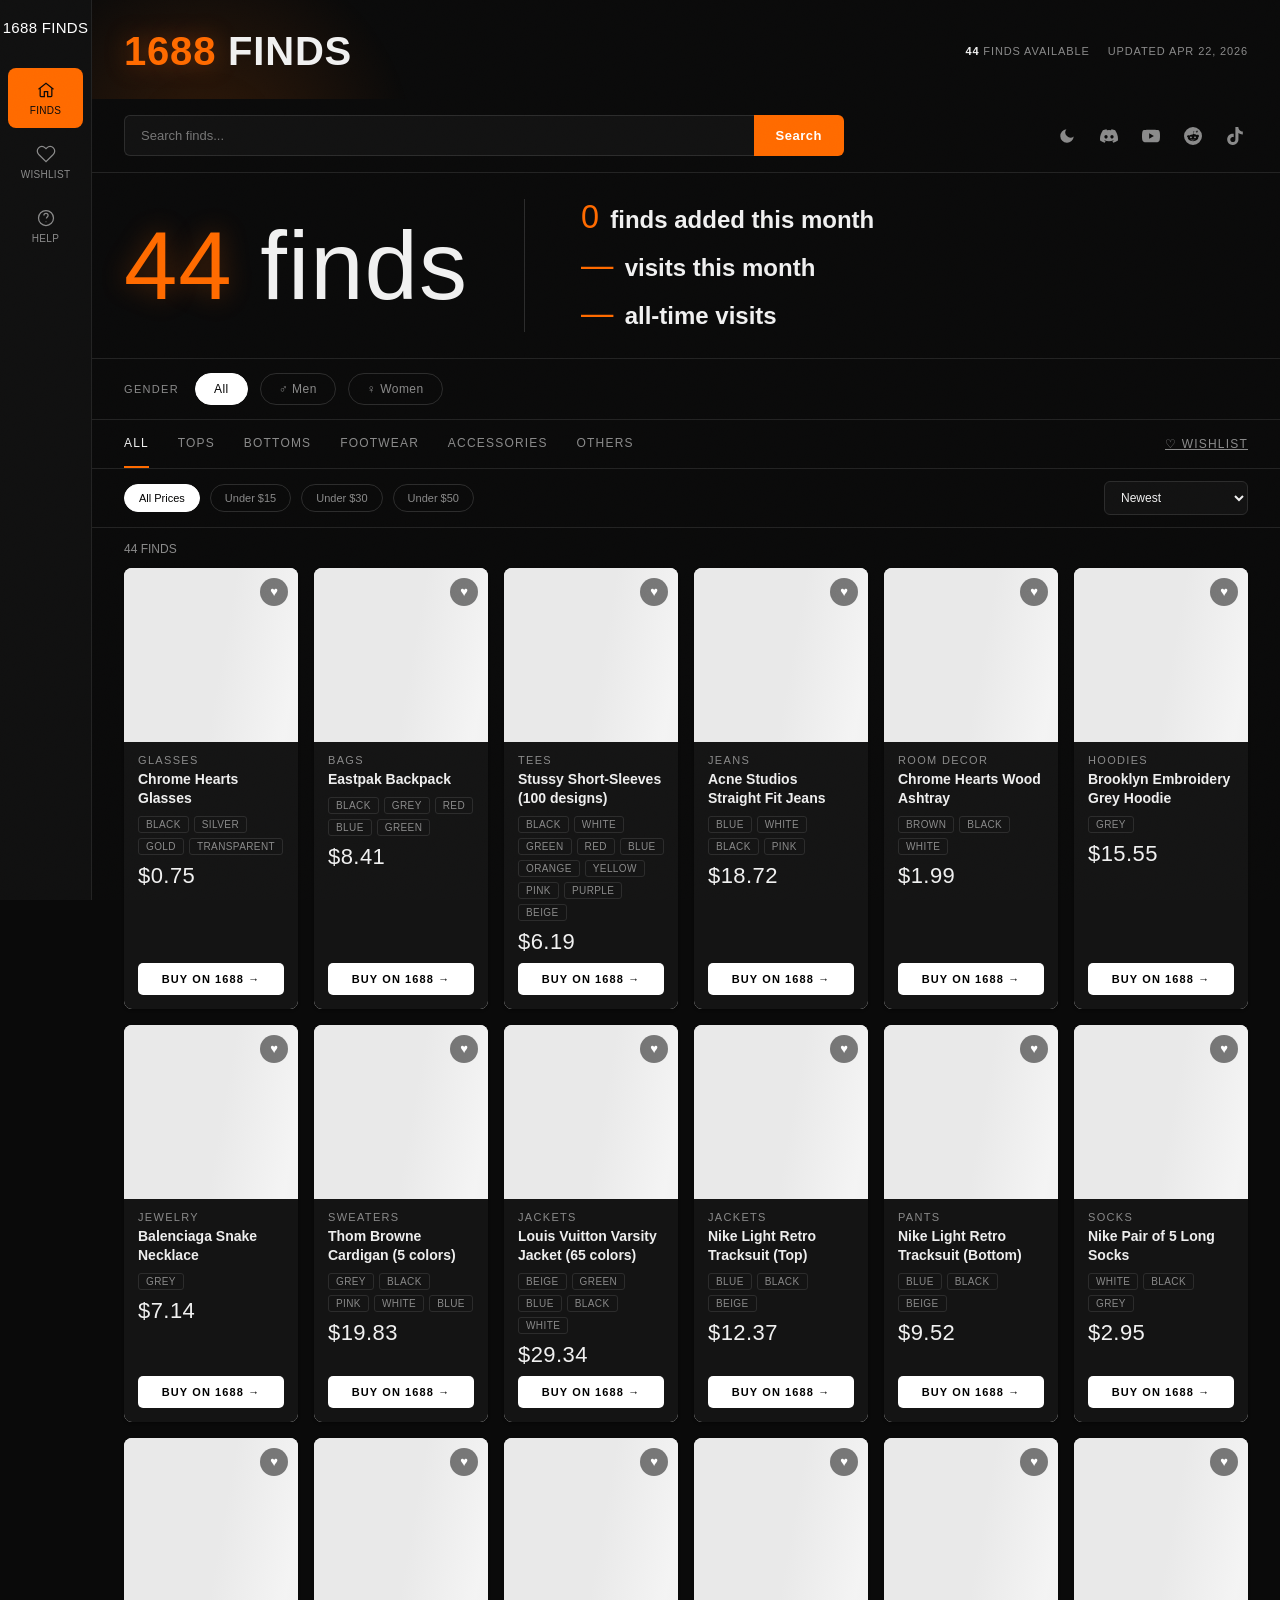
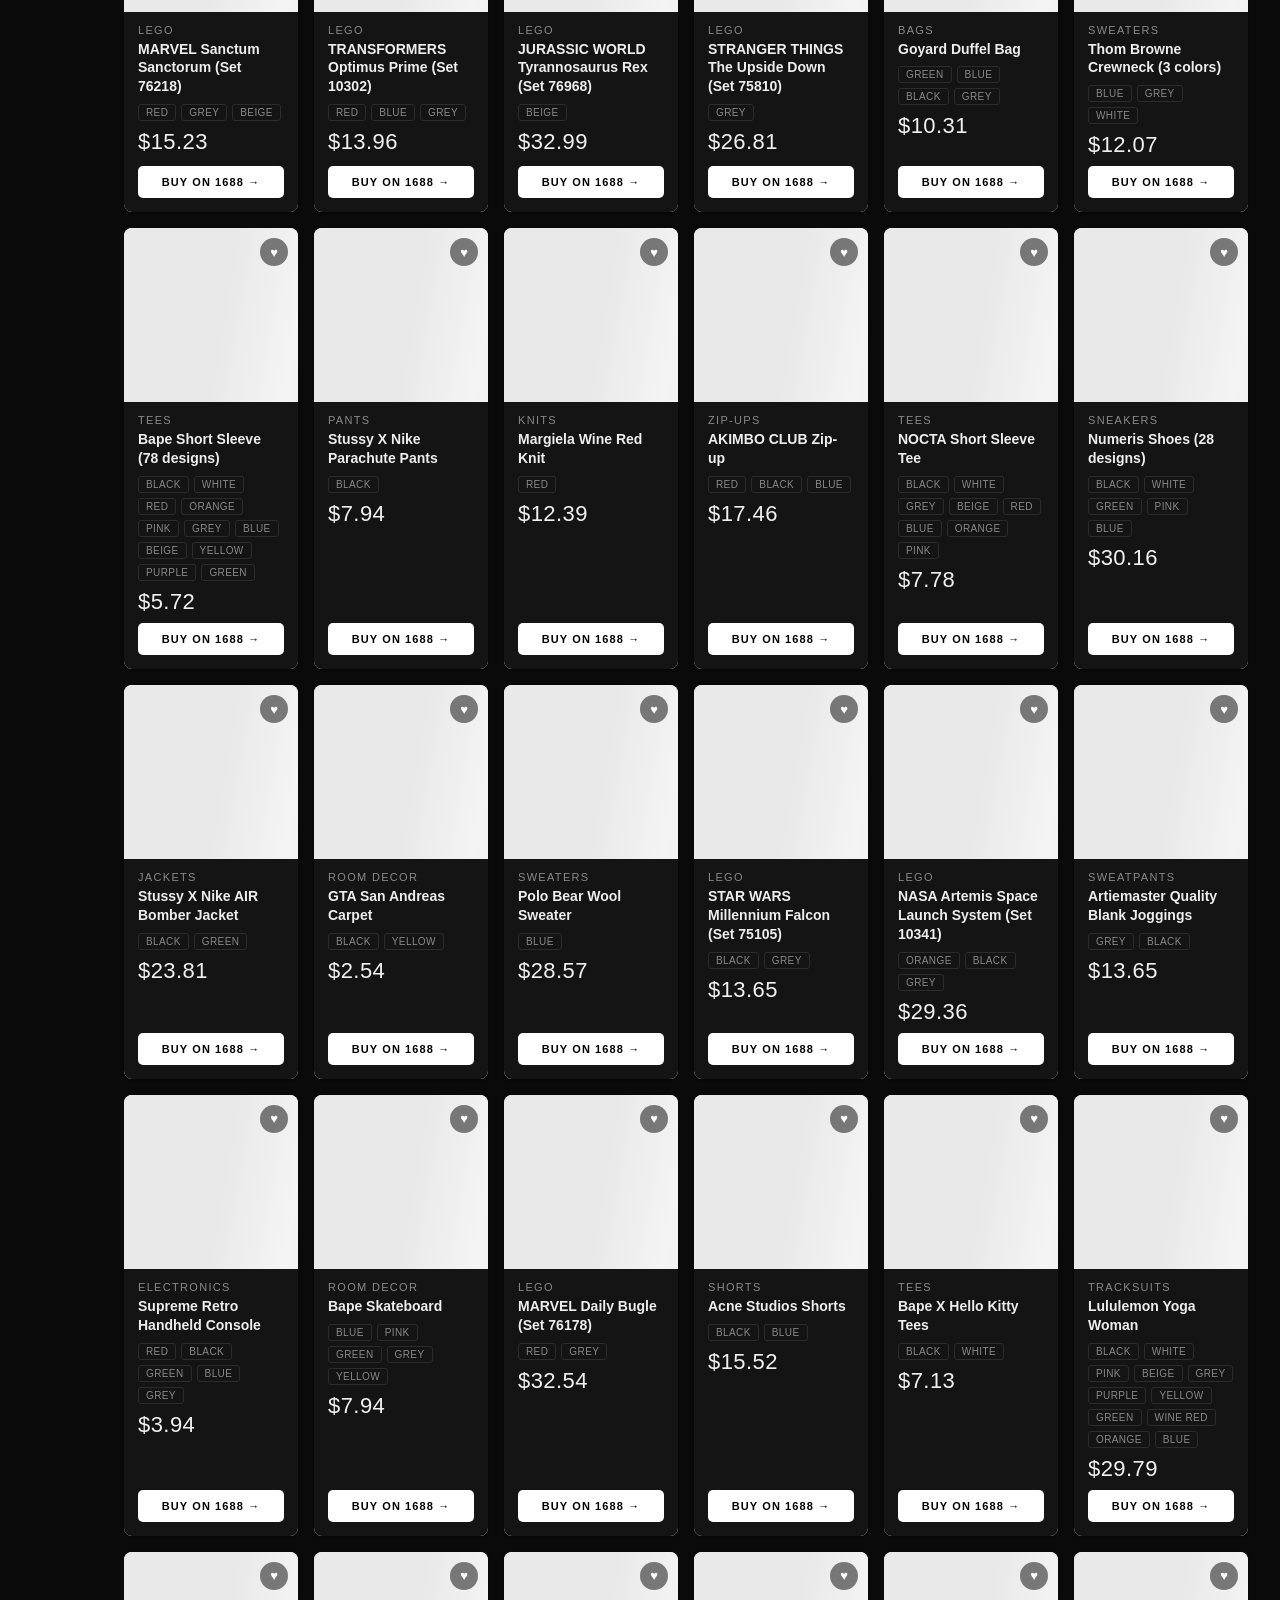
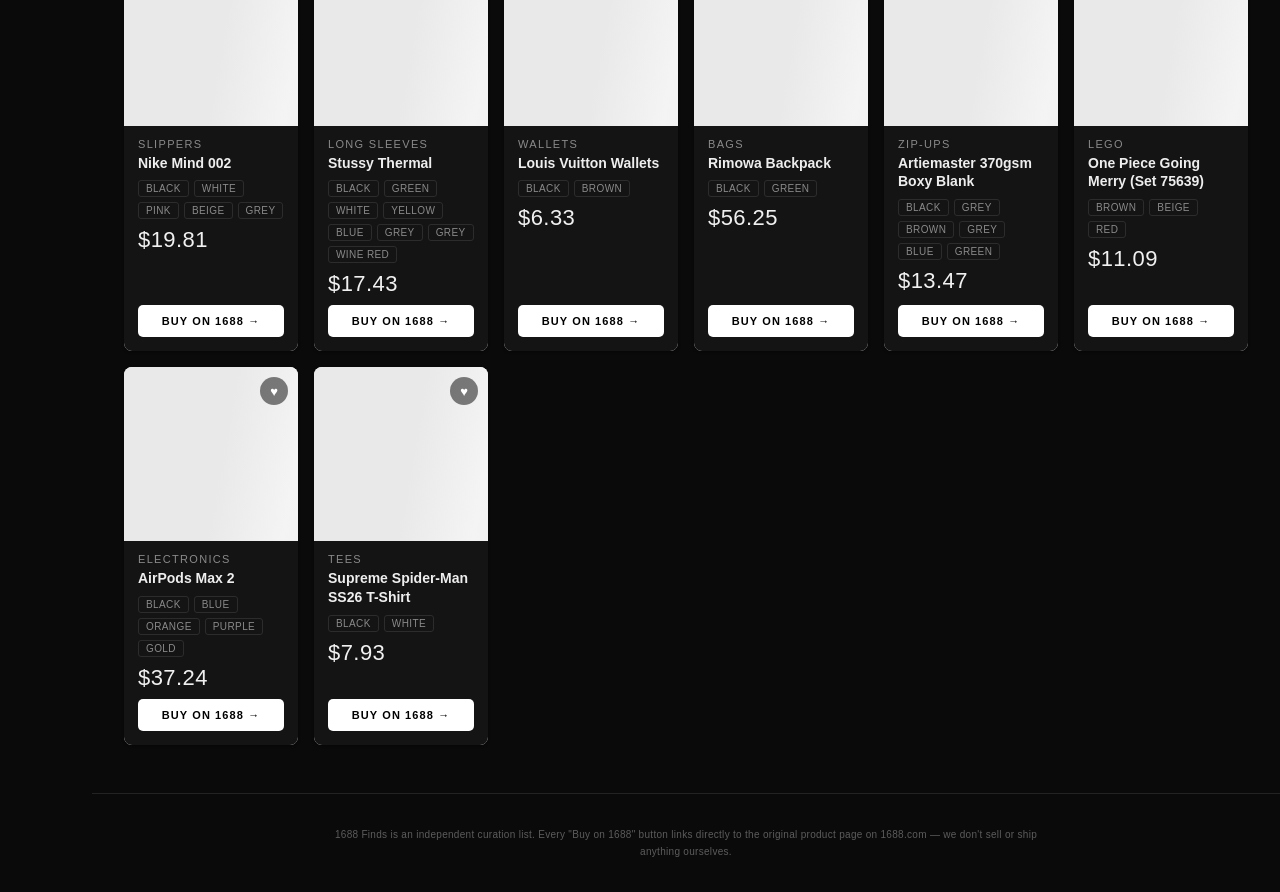
==== commit e4b4b679: "Update visitor statistics tracking in index.html" ====
--- a/index.html
+++ b/index.html
@@ -316,8 +316,8 @@
       <div class="stats-main"><span class="num" id="stat-finds">0</span> finds</div>
       <div class="stats-side">
         <div class="stat-line"><b id="stat-month-finds">0</b> finds added this month</div>
-        <div class="stat-line"><b id="stat-month-visits">—</b> visitors this month</div>
-        <div class="stat-line"><b id="stat-all-visits">—</b> all-time visitors</div>
+        <div class="stat-line"><b id="stat-month-visits">—</b> visits this month</div>
+        <div class="stat-line"><b id="stat-all-visits">—</b> all-time visits</div>
       </div>
     </div>
 
@@ -387,21 +387,50 @@
 // "New" is automatic: any item added within the last 7 days
 // ─────────────────────────────────────────────
 const products = [
-  { id: 1, addedDate: "2026-08-10", name: "Basic Cotton Tee (Blank, Heavyweight)", gender: "unisex", mainCat: "tops", subCat: "Tees", price: 3.10, hot: false, colors: ["Black","White","Grey"], buyLink: "https://detail.1688.com/offer/812034601.html", image: "https://placehold.co/500x500/e9e9e9/e9e9e9" },
-  { id: 2, addedDate: "2026-08-09", name: "Zip-Up Fleece Hoodie (Plain)", gender: "unisex", mainCat: "tops", subCat: "Hoodies", price: 8.40, hot: true, colors: ["Black","Grey","Navy"], buyLink: "https://detail.1688.com/offer/812034602.html", image: "https://placehold.co/500x500/e9e9e9/e9e9e9" },
-  { id: 3, addedDate: "2026-08-05", name: "Ribbed Knit Sweater (Crewneck)", gender: "women", mainCat: "tops", subCat: "Knits", price: 9.80, hot: false, colors: ["Beige","Sage","Wine"], buyLink: "https://detail.1688.com/offer/812034603.html", image: "https://placehold.co/500x500/e9e9e9/e9e9e9" },
-  { id: 4, addedDate: "2026-08-08", name: "Straight Fit Denim Jeans", gender: "men", mainCat: "bottoms", subCat: "Jeans", price: 12.50, hot: false, colors: ["Blue","Black"], buyLink: "https://detail.1688.com/offer/812034604.html", image: "https://placehold.co/500x500/e9e9e9/e9e9e9" },
-  { id: 5, addedDate: "2026-08-07", name: "Fleece Jogger Sweatpants", gender: "unisex", mainCat: "bottoms", subCat: "Sweatpants", price: 7.90, hot: true, colors: ["Black","Grey","Beige"], buyLink: "https://detail.1688.com/offer/812034605.html", image: "https://placehold.co/500x500/e9e9e9/e9e9e9" },
-  { id: 6, addedDate: "2026-08-01", name: "Mesh Athletic Shorts", gender: "men", mainCat: "bottoms", subCat: "Shorts", price: 4.60, hot: false, colors: ["Black","Navy","Red"], buyLink: "https://detail.1688.com/offer/812034606.html", image: "https://placehold.co/500x500/e9e9e9/e9e9e9" },
-  { id: 7, addedDate: "2026-08-06", name: "Canvas Low-Top Sneakers (Blank)", gender: "unisex", mainCat: "footwear", subCat: "Sneakers", price: 11.20, hot: false, colors: ["White","Black"], buyLink: "https://detail.1688.com/offer/812034607.html", image: "https://placehold.co/500x500/e9e9e9/e9e9e9" },
-  { id: 8, addedDate: "2026-07-30", name: "Fleece-Lined Slippers", gender: "unisex", mainCat: "footwear", subCat: "Slippers", price: 3.90, hot: false, colors: ["Grey","Brown"], buyLink: "https://detail.1688.com/offer/812034608.html", image: "https://placehold.co/500x500/e9e9e9/e9e9e9" },
-  { id: 9, addedDate: "2026-08-04", name: "Minimalist Chain Necklace", gender: "women", mainCat: "accessories", subCat: "Jewelry", price: 2.30, hot: false, colors: ["Silver","Gold"], buyLink: "https://detail.1688.com/offer/812034609.html", image: "https://placehold.co/500x500/e9e9e9/e9e9e9" },
-  { id: 10, addedDate: "2026-07-28", name: "Square Frame Clear-Lens Glasses", gender: "unisex", mainCat: "accessories", subCat: "Glasses", price: 2.80, hot: false, colors: ["Black","Tortoise"], buyLink: "https://detail.1688.com/offer/812034610.html", image: "https://placehold.co/500x500/e9e9e9/e9e9e9" },
-  { id: 11, addedDate: "2026-08-03", name: "Canvas Crossbody Bag", gender: "unisex", mainCat: "accessories", subCat: "Bags", price: 6.50, hot: true, colors: ["Black","Beige","Olive"], buyLink: "https://detail.1688.com/offer/812034611.html", image: "https://placehold.co/500x500/e9e9e9/e9e9e9" },
-  { id: 12, addedDate: "2026-07-25", name: "Ribbed Beanie (Plain)", gender: "unisex", mainCat: "accessories", subCat: "Headwear", price: 1.90, hot: false, colors: ["Black","Grey","Cream"], buyLink: "https://detail.1688.com/offer/812034612.html", image: "https://placehold.co/500x500/e9e9e9/e9e9e9" },
-  { id: 13, addedDate: "2026-07-20", name: "Classic Brick-Compatible Building Set (500pc)", gender: "unisex", mainCat: "others", subCat: "Lego", price: 14.00, hot: false, colors: ["Multicolor"], buyLink: "https://detail.1688.com/offer/812034613.html", image: "https://placehold.co/500x500/e9e9e9/e9e9e9" },
-  { id: 14, addedDate: "2026-08-02", name: "RGB LED Strip Lights (5m, App Control)", gender: "unisex", mainCat: "others", subCat: "Electronics", price: 6.40, hot: true, colors: ["Multicolor"], buyLink: "https://detail.1688.com/offer/812034614.html", image: "https://placehold.co/500x500/e9e9e9/e9e9e9" },
-  { id: 15, addedDate: "2026-07-22", name: "Ceramic Vase (Minimalist)", gender: "unisex", mainCat: "others", subCat: "Room Decor", price: 5.20, hot: false, colors: ["White","Terracotta"], buyLink: "https://detail.1688.com/offer/812034615.html", image: "https://placehold.co/500x500/e9e9e9/e9e9e9" },
+  { id: 1, addedDate: "2025-12-06", name: "Supreme Spider-Man SS26 T-Shirt", gender: "unisex", mainCat: "tops", subCat: "Tees", price: 7.93, hot: false, colors: ["Black","White"], buyLink: "https://detail.1688.com/offer/1027223239100.html", image: "https://i.imgur.com/NVwXUaw.png" },
+  { id: 2, addedDate: "2025-12-10", name: "AirPods Max 2", gender: "unisex", mainCat: "others", subCat: "Electronics", price: 37.24, hot: false, colors: ["Black","Blue","Orange","Purple","Gold"], buyLink: "https://detail.1688.com/offer/926779342399.html", image: "https://i.imgur.com/TOTUWH4.png" },
+  { id: 3, addedDate: "2025-12-12", name: "One Piece Going Merry (Set 75639)", gender: "unisex", mainCat: "others", subCat: "Lego", price: 11.09, hot: false, colors: ["Brown","Beige","Red"], buyLink: "https://detail.1688.com/offer/981981155870.html", image: "https://i.imgur.com/amle350.png" },
+  { id: 4, addedDate: "2025-12-14", name: "Artiemaster 370gsm Boxy Blank", gender: "unisex", mainCat: "tops", subCat: "Zip-Ups", price: 13.47, hot: false, colors: ["Black","Grey","Brown","Grey","Blue","Green"], buyLink: "https://detail.1688.com/offer/948615042955.html", image: "https://i.imgur.com/LliFjbe.png" },
+  { id: 5, addedDate: "2025-12-16", name: "Rimowa Backpack", gender: "unisex", mainCat: "accessories", subCat: "Bags", price: 56.25, hot: false, colors: ["Black","Green"], buyLink: "https://detail.1688.com/offer/924624978880.html", image: "https://i.imgur.com/nGasrgN.jpeg" },
+  { id: 6, addedDate: "2025-12-18", name: "Louis Vuitton Wallets", gender: "unisex", mainCat: "accessories", subCat: "Wallets", price: 6.33, hot: false, colors: ["Black","Brown"], buyLink: "https://detail.1688.com/offer/938287845289.html", image: "https://i.imgur.com/xOHpwIg.png" },
+  { id: 7, addedDate: "2025-12-20", name: "Stussy Thermal", gender: "unisex", mainCat: "tops", subCat: "Long Sleeves", price: 17.43, hot: false, colors: ["Black","Green","White","Yellow","Blue","Grey","Grey","Wine Red"], buyLink: "https://detail.1688.com/offer/988046541569.html", image: "https://i.imgur.com/yVS3xoo.png" },
+  { id: 8, addedDate: "2025-12-22", name: "Nike Mind 002", gender: "unisex", mainCat: "footwear", subCat: "Slippers", price: 19.81, hot: false, colors: ["Black","White","Pink","Beige","Grey"], buyLink: "https://detail.1688.com/offer/836173723768.html", image: "https://i.imgur.com/NtZfiNz.png" },
+  { id: 9, addedDate: "2025-12-24", name: "Lululemon Yoga Woman", gender: "unisex", mainCat: "bottoms", subCat: "Tracksuits", price: 29.79, hot: false, colors: ["Black","White","Pink","Beige","Grey","Purple","Yellow","Green","Wine Red","Orange","Blue"], buyLink: "https://detail.1688.com/offer/947537941462.html", image: "https://i.imgur.com/ECNjKqe.png" },
+  { id: 10, addedDate: "2025-12-26", name: "Bape X Hello Kitty Tees", gender: "unisex", mainCat: "tops", subCat: "Tees", price: 7.13, hot: false, colors: ["Black","White"], buyLink: "https://detail.1688.com/offer/927657625936.html", image: "https://i.imgur.com/chzZTyw.png" },
+  { id: 11, addedDate: "2025-12-27", name: "Acne Studios Shorts", gender: "unisex", mainCat: "bottoms", subCat: "Shorts", price: 15.52, hot: false, colors: ["Black","Blue"], buyLink: "https://detail.1688.com/offer/926443985138.html", image: "https://i.imgur.com/W5onCiS.jpeg" },
+  { id: 12, addedDate: "2025-12-28", name: "MARVEL Daily Bugle (Set 76178)", gender: "unisex", mainCat: "others", subCat: "Lego", price: 32.54, hot: false, colors: ["Red","Grey"], buyLink: "https://detail.1688.com/offer/920340077720.html", image: "https://i.imgur.com/dRFTufK.jpeg" },
+  { id: 13, addedDate: "2025-12-29", name: "Bape Skateboard", gender: "unisex", mainCat: "others", subCat: "Room Decor", price: 7.94, hot: false, colors: ["Blue","Pink","Green","Grey","Yellow"], buyLink: "https://detail.1688.com/offer/623527868120.html", image: "https://i.imgur.com/PQ8KAlt.png" },
+  { id: 14, addedDate: "2025-12-30", name: "Supreme Retro Handheld Console", gender: "unisex", mainCat: "others", subCat: "Electronics", price: 3.94, hot: false, colors: ["Red","Black","Green","Blue","Grey"], buyLink: "https://detail.1688.com/offer/960681887542.html", image: "https://i.imgur.com/dQxVUxW.png" },
+  { id: 15, addedDate: "2025-12-31", name: "Artiemaster Quality Blank Joggings", gender: "unisex", mainCat: "bottoms", subCat: "Sweatpants", price: 13.65, hot: false, colors: ["Grey","Black"], buyLink: "https://detail.1688.com/offer/972657569099.html", image: "https://i.imgur.com/hVh5sUw.png" },
+  { id: 16, addedDate: "2026-01-01", name: "NASA Artemis Space Launch System (Set 10341)", gender: "unisex", mainCat: "others", subCat: "Lego", price: 29.36, hot: false, colors: ["Orange","Black","Grey"], buyLink: "https://detail.1688.com/offer/927229137794.html", image: "https://i.imgur.com/xOnkxZo.png" },
+  { id: 17, addedDate: "2026-01-02", name: "STAR WARS Millennium Falcon (Set 75105)", gender: "unisex", mainCat: "others", subCat: "Lego", price: 13.65, hot: false, colors: ["Black","Grey"], buyLink: "https://detail.1688.com/offer/917025722113.html", image: "https://i.imgur.com/CzcVQcs.png" },
+  { id: 18, addedDate: "2026-01-03", name: "Polo Bear Wool Sweater", gender: "unisex", mainCat: "tops", subCat: "Sweaters", price: 28.57, hot: false, colors: ["Blue"], buyLink: "https://detail.1688.com/offer/708132901272.html", image: "https://i.imgur.com/lm7jdfO.png" },
+  { id: 19, addedDate: "2026-01-04", name: "GTA San Andreas Carpet", gender: "unisex", mainCat: "others", subCat: "Room Decor", price: 2.54, hot: false, colors: ["Black","Yellow"], buyLink: "https://detail.1688.com/offer/729540245968.html", image: "https://i.imgur.com/oFzAKEm.png" },
+  { id: 23, addedDate: "2026-04-11", name: "Numeris Shoes (28 designs)", gender: "unisex", mainCat: "footwear", subCat: "Sneakers", price: 30.16, hot: false, colors: ["Black","White","Green","Pink","Blue"], buyLink: "https://detail.1688.com/offer/972250196381.html", image: "https://i.imgur.com/dsnIGql.png" },
+  { id: 24, addedDate: "2026-04-11", name: "Stussy X Nike AIR Bomber Jacket", gender: "unisex", mainCat: "tops", subCat: "Jackets", price: 23.81, hot: false, colors: ["Black","Green"], buyLink: "https://detail.1688.com/offer/891697267706.html", image: "https://i.imgur.com/nYsSIhc.jpeg" },
+  { id: 25, addedDate: "2026-04-12", name: "NOCTA Short Sleeve Tee", gender: "unisex", mainCat: "tops", subCat: "Tees", price: 7.78, hot: false, colors: ["Black","White","Grey","Beige","Red","Blue","Orange","Pink"], buyLink: "https://detail.1688.com/offer/934169404988.html", image: "https://i.imgur.com/8y88zth.jpeg" },
+  { id: 27, addedDate: "2026-04-13", name: "AKIMBO CLUB Zip-up", gender: "unisex", mainCat: "tops", subCat: "Zip-Ups", price: 17.46, hot: false, colors: ["Red","Black","Blue"], buyLink: "https://detail.1688.com/offer/889403369906.html", image: "https://i.imgur.com/yhxqlY9.png" },
+  { id: 28, addedDate: "2026-04-14", name: "Stussy X Nike Parachute Pants", gender: "unisex", mainCat: "bottoms", subCat: "Pants", price: 7.94, hot: false, colors: ["Black"], buyLink: "https://detail.1688.com/offer/888539425717.html", image: "https://i.imgur.com/OuWk62r.png" },
+  { id: 29, addedDate: "2026-04-14", name: "Margiela Wine Red Knit", gender: "unisex", mainCat: "tops", subCat: "Knits", price: 12.39, hot: false, colors: ["Red"], buyLink: "https://detail.1688.com/offer/1006493154460.html", image: "https://i.imgur.com/8R3omNo.png" },
+  { id: 30, addedDate: "2026-04-15", name: "Thom Browne Crewneck (3 colors)", gender: "unisex", mainCat: "tops", subCat: "Sweaters", price: 12.07, hot: false, colors: ["Blue","Grey","White"], buyLink: "https://detail.1688.com/offer/765938583959.html", image: "https://i.imgur.com/eRmU7Tb.png" },
+  { id: 31, addedDate: "2026-04-15", name: "Bape Short Sleeve (78 designs)", gender: "unisex", mainCat: "tops", subCat: "Tees", price: 5.72, hot: false, colors: ["Black","White","Red","Orange","Pink","Grey","Blue","Beige","Yellow","Purple","Green"], buyLink: "https://detail.1688.com/offer/908781372193.html", image: "https://i.imgur.com/ei2EM14.jpeg" },
+  { id: 32, addedDate: "2026-04-16", name: "MARVEL Sanctum Sanctorum (Set 76218)", gender: "unisex", mainCat: "others", subCat: "Lego", price: 15.23, hot: false, colors: ["Red","Grey","Beige"], buyLink: "https://detail.1688.com/offer/902657576091.html", image: "https://i.imgur.com/U1U3HIi.png" },
+  { id: 33, addedDate: "2026-04-16", name: "TRANSFORMERS Optimus Prime (Set 10302)", gender: "unisex", mainCat: "others", subCat: "Lego", price: 13.96, hot: false, colors: ["Red","Blue","Grey"], buyLink: "https://detail.1688.com/offer/815131795092.html", image: "https://i.imgur.com/IeZhGYM.png" },
+  { id: 34, addedDate: "2026-04-16", name: "JURASSIC WORLD Tyrannosaurus Rex (Set 76968)", gender: "unisex", mainCat: "others", subCat: "Lego", price: 32.99, hot: false, colors: ["Beige"], buyLink: "https://detail.1688.com/offer/924005500168.html", image: "https://i.imgur.com/hese5IY.jpeg" },
+  { id: 35, addedDate: "2026-04-16", name: "STRANGER THINGS The Upside Down (Set 75810)", gender: "unisex", mainCat: "others", subCat: "Lego", price: 26.81, hot: false, colors: ["Grey"], buyLink: "https://detail.1688.com/offer/938188560856.html", image: "https://i.imgur.com/kWeN2Wm.jpeg" },
+  { id: 36, addedDate: "2026-04-16", name: "Goyard Duffel Bag", gender: "unisex", mainCat: "accessories", subCat: "Bags", price: 10.31, hot: false, colors: ["Green","Blue","Black","Grey"], buyLink: "https://detail.1688.com/offer/866132723442.html", image: "https://i.imgur.com/8eX6jPG.png" },
+  { id: 37, addedDate: "2026-04-17", name: "Brooklyn Embroidery Grey Hoodie", gender: "unisex", mainCat: "tops", subCat: "Hoodies", price: 15.55, hot: false, colors: ["Grey"], buyLink: "https://detail.1688.com/offer/696100045526.html", image: "https://i.imgur.com/xwOS8J6.jpeg" },
+  { id: 38, addedDate: "2026-04-17", name: "Balenciaga Snake Necklace", gender: "unisex", mainCat: "accessories", subCat: "Jewelry", price: 7.14, hot: false, colors: ["Grey"], buyLink: "https://detail.1688.com/offer/903518670096.html", image: "https://i.imgur.com/JUX8kN3.jpeg" },
+  { id: 39, addedDate: "2026-04-17", name: "Thom Browne Cardigan (5 colors)", gender: "unisex", mainCat: "tops", subCat: "Sweaters", price: 19.83, hot: false, colors: ["Grey","Black","Pink","White","Blue"], buyLink: "https://detail.1688.com/offer/858631772509.html", image: "https://i.imgur.com/kIsL9fJ.jpeg" },
+  { id: 40, addedDate: "2026-04-17", name: "Louis Vuitton Varsity Jacket (65 colors)", gender: "unisex", mainCat: "tops", subCat: "Jackets", price: 29.34, hot: false, colors: ["Beige","Green","Blue","Black","White"], buyLink: "https://detail.1688.com/offer/939199943064.html", image: "https://i.imgur.com/VUdEKK1.jpeg" },
+  { id: 41, addedDate: "2026-04-17", name: "Nike Light Retro Tracksuit (Top)", gender: "unisex", mainCat: "tops", subCat: "Jackets", price: 12.37, hot: false, colors: ["Blue","Black","Beige"], buyLink: "https://detail.1688.com/offer/944411981484.html", image: "https://i.imgur.com/M1lC7oG.jpeg" },
+  { id: 42, addedDate: "2026-04-17", name: "Nike Light Retro Tracksuit (Bottom)", gender: "unisex", mainCat: "bottoms", subCat: "Pants", price: 9.52, hot: false, colors: ["Blue","Black","Beige"], buyLink: "https://detail.1688.com/offer/944411981484.html", image: "https://i.imgur.com/mNeeVwE.jpeg" },
+  { id: 43, addedDate: "2026-04-17", name: "Nike Pair of 5 Long Socks", gender: "unisex", mainCat: "accessories", subCat: "Socks", price: 2.95, hot: false, colors: ["White","Black","Grey"], buyLink: "https://detail.1688.com/offer/978752778511.html", image: "https://i.imgur.com/8vsz15D.jpeg" },
+  { id: 44, addedDate: "2026-04-22", name: "Chrome Hearts Glasses", gender: "unisex", mainCat: "accessories", subCat: "Glasses", price: 0.75, hot: false, colors: ["Black","Silver","Gold","Transparent"], buyLink: "https://detail.1688.com/offer/974067031421.html", image: "https://i.imgur.com/603KcKV.png" },
+  { id: 45, addedDate: "2026-04-22", name: "Eastpak Backpack", gender: "unisex", mainCat: "accessories", subCat: "Bags", price: 8.41, hot: false, colors: ["Black","Grey","Red","Blue","Green"], buyLink: "https://detail.1688.com/offer/807016840631.html", image: "https://i.imgur.com/l0IdO6Y.jpeg" },
+  { id: 46, addedDate: "2026-04-22", name: "Stussy Short-Sleeves (100 designs)", gender: "unisex", mainCat: "tops", subCat: "Tees", price: 6.19, hot: false, colors: ["Black","White","Green","Red","Blue","Orange","Yellow","Pink","Purple","Beige"], buyLink: "https://detail.1688.com/offer/867094206911.html", image: "https://i.imgur.com/gtnMuTW.jpeg" },
+  { id: 47, addedDate: "2026-04-22", name: "Acne Studios Straight Fit Jeans", gender: "unisex", mainCat: "bottoms", subCat: "Jeans", price: 18.72, hot: false, colors: ["Blue","White","Black","Pink"], buyLink: "https://detail.1688.com/offer/917347543843.html", image: "https://i.imgur.com/rTHsgl6.jpeg" },
+  { id: 48, addedDate: "2026-04-22", name: "Chrome Hearts Wood Ashtray", gender: "unisex", mainCat: "others", subCat: "Room Decor", price: 1.99, hot: false, colors: ["Brown","Black","White"], buyLink: "https://detail.1688.com/offer/985667110520.html", image: "https://i.imgur.com/XilFWn9.jpeg" }
 ];
 
 // A product counts as "New" if it was added within the last 7 days
@@ -459,11 +488,11 @@
 
 // ─────────────────────────────────────────────
 // SITE STATS — finds are counted from the products list above.
-// Visitors are stored in the same Firebase Realtime Database as your
-// view counter, under /stats/visits. Each browser is counted once per
-// month (monthly) and once ever (all-time). Increments are atomic.
-// ─────────────────────────────────────────────
-const FIREBASE_URL = 'https://tommys-finds-default-rtdb.firebaseio.com';
+// Visits are stored in Firebase Realtime Database under /stats/visits.
+// A visit is counted once per browser session (refreshing or clicking
+// around doesn't add more; coming back later does). Increments are atomic.
+// ─────────────────────────────────────────────
+const FIREBASE_URL = 'https://finds-2ba8a-default-rtdb.firebaseio.com';
 
 function fmtNum(n) { return Number(n).toLocaleString('fr-FR'); }
 
@@ -497,10 +526,10 @@
   const el = document.getElementById(elId);
   if (!el) return;
   let alreadyCounted = false;
-  try { alreadyCounted = localStorage.getItem(flagKey) === '1'; } catch (e) {}
+  try { alreadyCounted = sessionStorage.getItem(flagKey) === '1'; } catch (e) {}
   try {
     const count = await fbCounter(path, !alreadyCounted);
-    try { localStorage.setItem(flagKey, '1'); } catch (e) {}
+    try { sessionStorage.setItem(flagKey, '1'); } catch (e) {}
     animateCount(el, count);
   } catch (e) {
     el.textContent = '—';
@@ -518,8 +547,8 @@
   const monthEl = document.getElementById('stat-month-finds');
   if (monthEl) animateCount(monthEl, addedThisMonth);
 
-  loadVisitorStat('stat-month-visits', 'months/' + ym, 'tf_counted_' + ym);
-  loadVisitorStat('stat-all-visits', 'all', 'tf_counted_all');
+  loadVisitorStat('stat-month-visits', 'months/' + ym, 'tf_visit_' + ym);
+  loadVisitorStat('stat-all-visits', 'all', 'tf_visit_all');
 }
 document.addEventListener('DOMContentLoaded', setSiteStats);
 
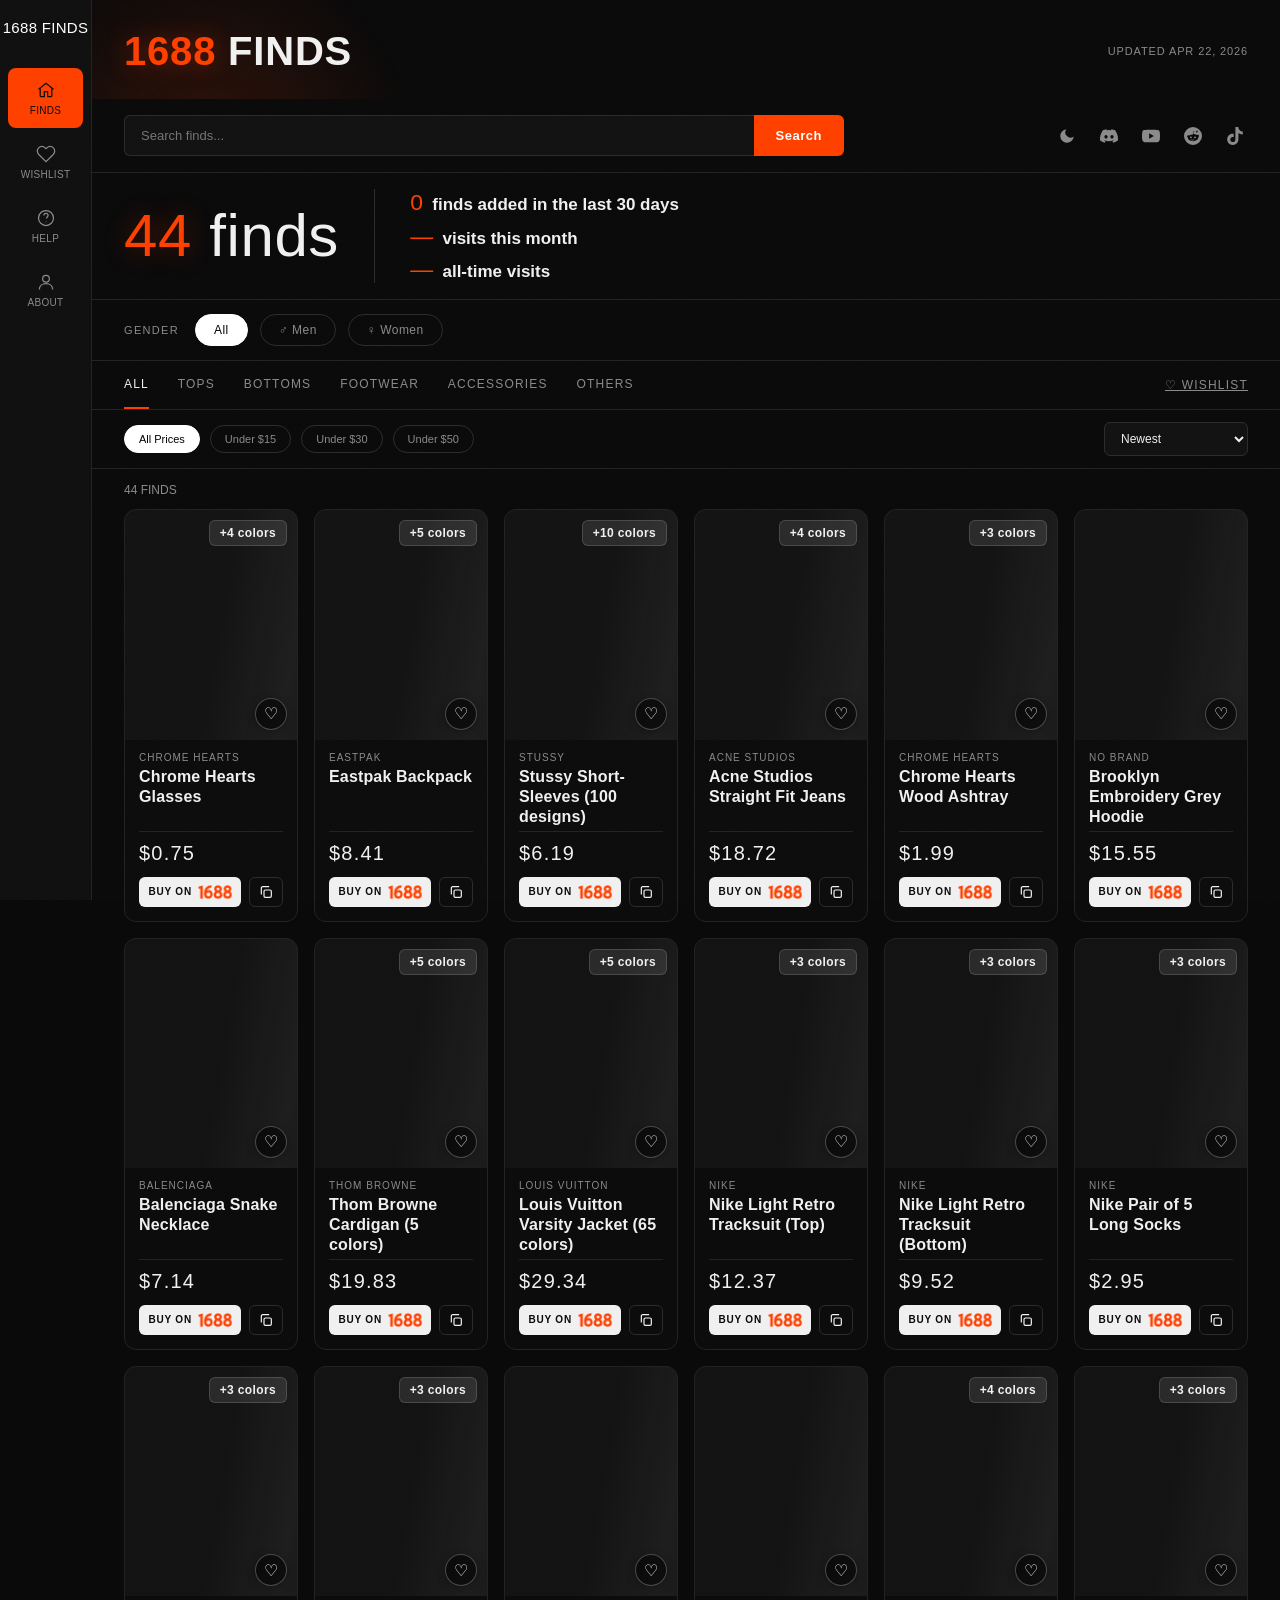
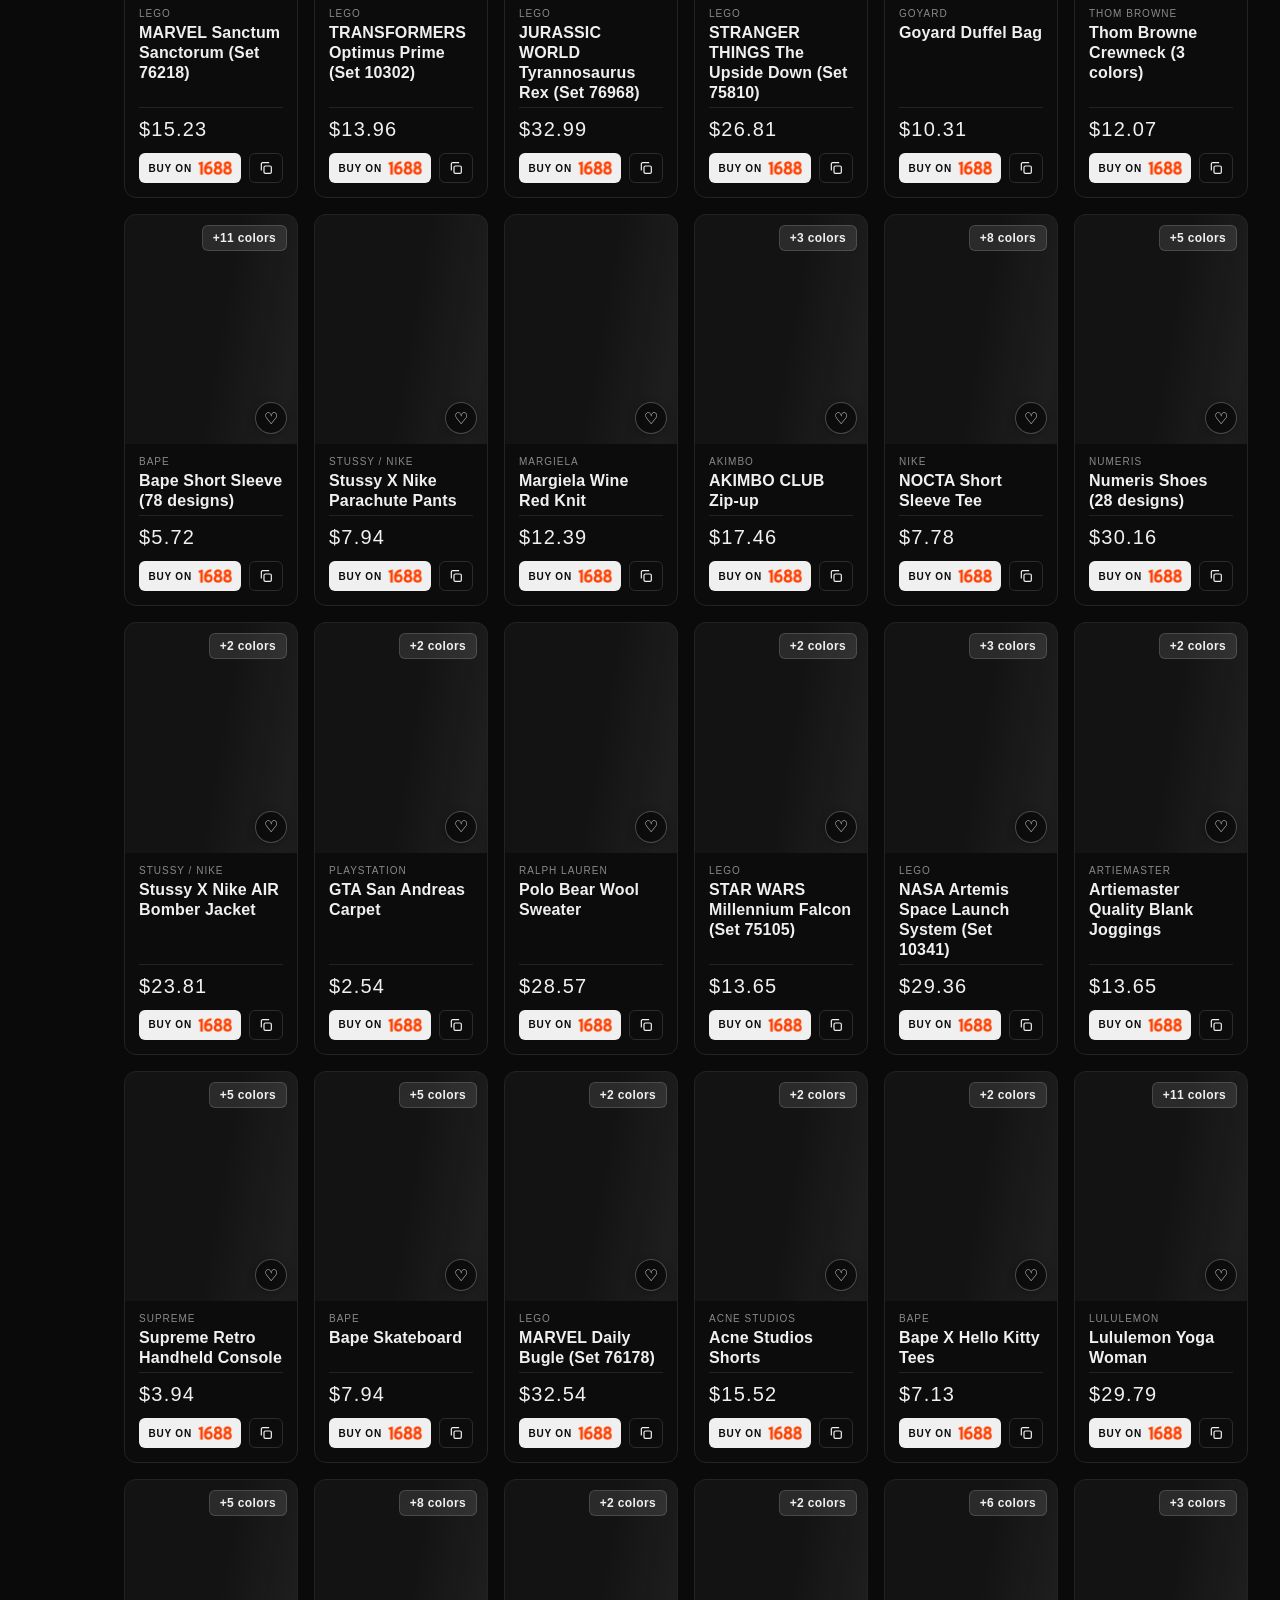
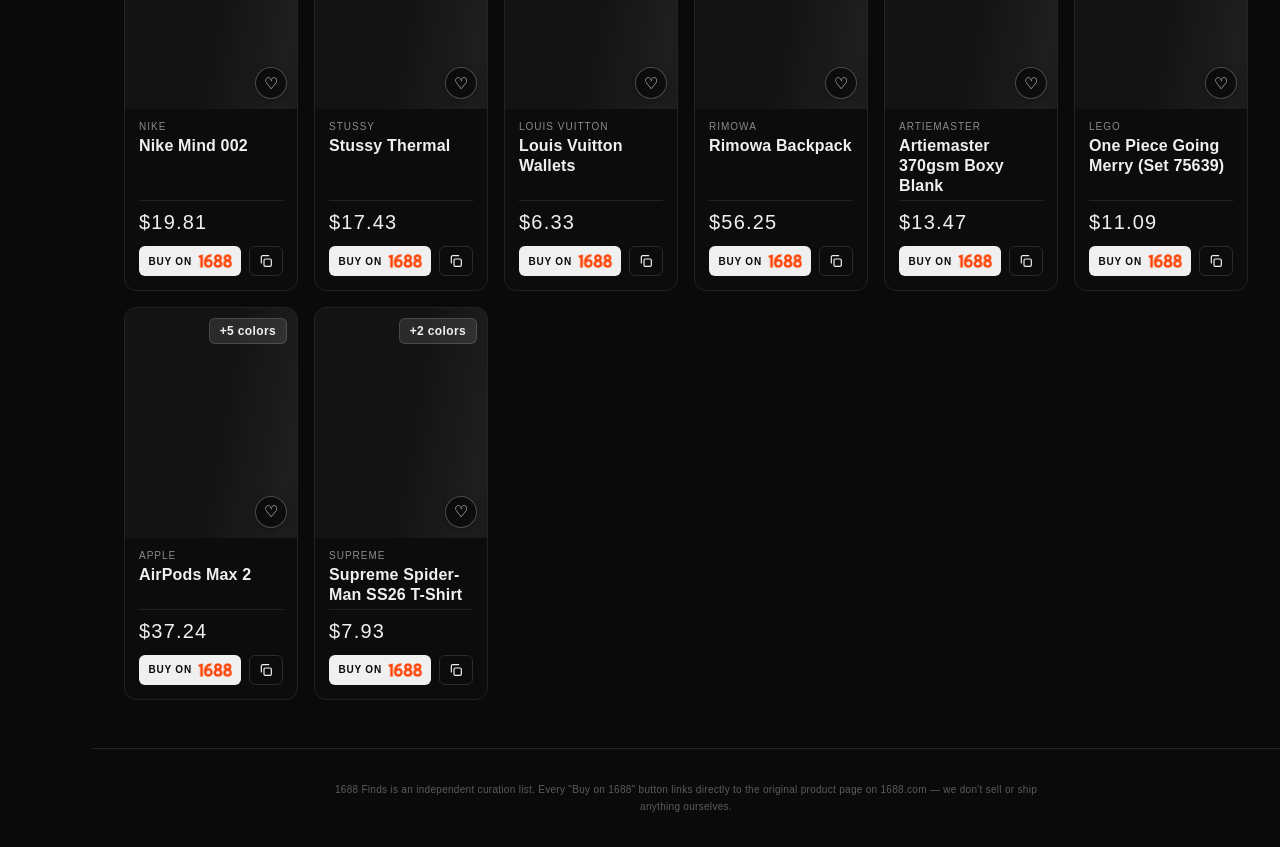
==== commit d78d7429: "Update print statement from 'Hello' to 'Goodbye'" ====
--- a/index.html
+++ b/index.html
@@ -23,7 +23,7 @@
     --text: #f0f0f0;
     --muted: #8a8a8a;
     --muted2: #5c5c5c;
-    --accent: #ff6a00;
+    --accent: #ff4000;
   }
 
   :root.light {
@@ -44,7 +44,6 @@
   :root.light .price-pill.active { background: #111; color: #fff; border-color: #111; }
   :root.light .cat-tab.active { color: #111; }
   :root.light .wishlist-link:hover { color: #111; }
-  :root.light .card-img { background: #eee; }
   :root.light .qv-modal, :root.light .qv-img { background: #fff; }
 
 
@@ -101,11 +100,11 @@
   .icon-btn:hover { color: #fff; }
 
   /* STATS STRIP */
-  .stats-strip { display: flex; align-items: center; gap: 3.5rem; padding: 1.6rem 2rem; border-bottom: 1px solid var(--border); }
-  .stats-main { font-family: 'Bebas Neue', sans-serif; font-size: clamp(54px, 8vw, 96px); line-height: 1; letter-spacing: .01em; color: var(--text); white-space: nowrap; }
-  .stats-main .num { color: var(--accent); text-shadow: 0 0 28px rgba(255,106,0,.3); }
-  .stats-side { display: flex; flex-direction: column; gap: .7rem; border-left: 1px solid var(--border2); padding-left: 3.5rem; }
-  .stats-side .stat-line { font-family: 'Archivo Narrow', sans-serif; font-weight: 600; font-size: clamp(17px, 2.2vw, 24px); color: var(--text); white-space: nowrap; }
+  .stats-strip { display: flex; align-items: center; gap: 2.2rem; padding: 1rem 2rem; border-bottom: 1px solid var(--border); }
+  .stats-main { font-family: 'Bebas Neue', sans-serif; font-size: clamp(38px, 5vw, 60px); line-height: 1; letter-spacing: .01em; color: var(--text); white-space: nowrap; }
+  .stats-main .num { color: var(--accent); text-shadow: 0 0 28px rgba(255,64,0,.3); }
+  .stats-side { display: flex; flex-direction: column; gap: .4rem; border-left: 1px solid var(--border2); padding-left: 2.2rem; }
+  .stats-side .stat-line { font-family: 'Archivo Narrow', sans-serif; font-weight: 600; font-size: clamp(14px, 1.5vw, 17px); color: var(--text); white-space: nowrap; }
   .stats-side .stat-line b { font-family: 'Bebas Neue', sans-serif; font-weight: 400; font-size: 1.35em; letter-spacing: .02em; color: var(--accent); margin-right: 4px; }
   @media (max-width: 700px) {
     .stats-strip { flex-direction: column; align-items: flex-start; gap: 1rem; }
@@ -116,12 +115,12 @@
   .hero { position: relative; padding: 1.8rem 2rem 1.6rem; display: flex; align-items: center; justify-content: space-between; flex-wrap: wrap; gap: 1rem; overflow: hidden; }
   .hero::before {
     content: ''; position: absolute; top: -60%; left: -8%; width: 420px; height: 420px;
-    background: radial-gradient(circle, rgba(255,106,0,.16) 0%, transparent 70%);
+    background: radial-gradient(circle, rgba(255,64,0,.16) 0%, transparent 70%);
     pointer-events: none; z-index: 0;
   }
   .hero-title, .hero-meta { position: relative; z-index: 1; }
   .hero-title { font-family: 'Bebas Neue', sans-serif; font-size: clamp(28px, 4vw, 40px); letter-spacing: .02em; }
-  .hero-title .accent { color: var(--accent); text-shadow: 0 0 24px rgba(255,106,0,.35); }
+  .hero-title .accent { color: var(--accent); text-shadow: 0 0 24px rgba(255,64,0,.35); }
   .hero-meta { font-size: 11px; letter-spacing: .08em; text-transform: uppercase; color: var(--muted); display: flex; gap: 18px; }
   .hero-meta strong { color: var(--text); }
 
@@ -169,28 +168,55 @@
   .grid { display: grid; grid-template-columns: repeat(6, 1fr); gap: 16px; padding: 12px 2rem 3rem; }
   @media (max-width: 1250px) { .grid { grid-template-columns: repeat(4, 1fr); } }
   @media (max-width: 1000px) { .grid { grid-template-columns: repeat(3, 1fr); } }
-  .card { background: var(--card-bg); border-radius: 8px; overflow: hidden; display: flex; flex-direction: column; cursor: pointer; box-shadow: 0 1px 3px rgba(0,0,0,.4); transition: transform .18s ease, box-shadow .18s ease; opacity: 0; transform: translateY(14px); animation: cardIn .45s ease forwards; }
+  .card { background: rgba(15,15,15,.55); border: 1px solid var(--border); border-radius: 12px; overflow: hidden; display: flex; flex-direction: column; cursor: pointer; transition: background .15s ease, box-shadow .25s ease, transform .25s ease; opacity: 0; transform: translateY(14px); animation: cardIn .45s ease forwards; }
+  :root.light .card { background: rgba(255,255,255,.7); }
   @keyframes cardIn { to { opacity: 1; transform: translateY(0); } }
-  .card:hover { transform: translateY(-4px); box-shadow: 0 14px 28px -10px rgba(0,0,0,.6); }
-  .card-img { position: relative; aspect-ratio: 1/1; background: #e9e9e9; overflow: hidden; }
-  .card-img.loading { background: linear-gradient(100deg, #e9e9e9 30%, #f4f4f4 50%, #e9e9e9 70%); background-size: 200% 100%; animation: shimmer 1.3s infinite; }
+  .card:hover { background: rgba(21,21,21,.75); box-shadow: 0 0 0 1px rgba(255,64,0,.35), 0 12px 32px rgba(255,64,0,.16); transform: translateY(-3px); }
+  :root.light .card:hover { background: #fff; }
+  .card-img { position: relative; aspect-ratio: 3/4; background: transparent; overflow: hidden; }
+  .card-img.loading { background: linear-gradient(100deg, rgba(128,128,128,.06) 30%, rgba(128,128,128,.16) 50%, rgba(128,128,128,.06) 70%); background-size: 200% 100%; animation: shimmer 1.3s infinite; }
   @keyframes shimmer { 0% { background-position: 150% 0; } 100% { background-position: -50% 0; } }
-  .card-img img { width: 100%; height: 100%; object-fit: cover; display: block; transition: transform .35s ease, opacity .25s ease; opacity: 0; }
+  .card-img img { width: 100%; height: 100%; object-fit: contain; display: block; transition: transform .4s ease, opacity .25s ease; opacity: 0; }
   .card-img img.loaded { opacity: 1; }
-  .card:hover .card-img img.loaded { transform: scale(1.06); }
-  .card-badge { position: absolute; top: 10px; left: 10px; font-size: 10px; letter-spacing: .06em; text-transform: uppercase; font-weight: 700; padding: 4px 9px; background: var(--accent); color: #fff; border-radius: 3px; }
+  .card:hover .card-img img.loaded { transform: scale(1.05); }
+  .card-badge { position: absolute; top: 10px; left: 10px; font-size: 9px; letter-spacing: .1em; text-transform: uppercase; font-weight: 600; padding: 4px 9px; background: var(--accent); color: #fff; border-radius: 3px; }
   .card-badge.new { background: #fff; color: #1a1a1a; }
-  .wish-btn { position: absolute; top: 10px; right: 10px; width: 28px; height: 28px; border-radius: 50%; background: rgba(0,0,0,.5); border: none; color: #fff; font-size: 13px; cursor: pointer; transition: background .15s ease, color .15s ease, transform .15s ease; }
-  .wish-btn:hover { background: rgba(0,0,0,.7); color: #ff5c5c; transform: scale(1.1); }
-  .wish-btn.active { color: #ff5c5c; }
-  .card-body { padding: 12px 14px 14px; background: #141414; flex: 1; display: flex; flex-direction: column; }
-  .card-cat { font-size: 11px; letter-spacing: .12em; text-transform: uppercase; color: var(--muted); margin-bottom: 4px; }
-  .card-name { font-size: 14px; font-weight: 600; color: #eee; margin-bottom: 8px; line-height: 1.35; }
-  .card-tags { display: flex; gap: 5px; flex-wrap: wrap; margin-bottom: 8px; }
-  .card-tags span { font-size: 10px; letter-spacing: .04em; text-transform: uppercase; color: var(--muted); border: 1px solid var(--border2); border-radius: 3px; padding: 2px 7px; }
-  .card-price { font-family: 'Bebas Neue', sans-serif; font-size: 22px; margin-bottom: 8px; letter-spacing: .02em; }
-  .buy-btn { display: block; text-align: center; padding: 10px; background: #fff; color: #000; text-decoration: none; font-size: 11px; letter-spacing: .1em; text-transform: uppercase; font-weight: 700; border-radius: 5px; margin-top: auto; transition: background .15s ease, color .15s ease; }
+  .badge-colors { position: absolute; top: 10px; right: 10px; background: rgba(255,255,255,.1); color: var(--text); font-size: 12px; font-weight: 600; letter-spacing: .03em; padding: 5px 10px; border-radius: 6px; border: 1px solid rgba(255,255,255,.14); }
+  :root.light .badge-colors { background: rgba(0,0,0,.06); border-color: rgba(0,0,0,.12); }
+  .wish-btn { position: absolute; bottom: 10px; right: 10px; z-index: 2; width: 32px; height: 32px; border-radius: 50%; background: rgba(0,0,0,.55); border: 1px solid rgba(255,255,255,.25); color: #fff; font-size: 16px; cursor: pointer; display: flex; align-items: center; justify-content: center; box-shadow: 0 2px 8px rgba(0,0,0,.35); transition: background .2s ease, border-color .2s ease, transform .15s ease; }
+  .wish-btn:hover { background: rgba(0,0,0,.8); border-color: rgba(255,255,255,.4); transform: scale(1.08); }
+  .wish-btn.active { color: #ff4444; border-color: rgba(255,68,68,.5); }
+  .card-body { padding: 12px 14px 0; flex: 1; display: flex; flex-direction: column; gap: 4px; }
+  .card-cat { font-size: 10px; letter-spacing: .1em; text-transform: uppercase; color: var(--text); opacity: .55; font-weight: 500; }
+  .card-name { font-size: 16px; font-weight: 600; color: var(--text); line-height: 1.25; letter-spacing: .01em; }
+  .card-footer { padding-top: 10px; border-top: 1px solid var(--border); margin-top: auto; }
+  .card-price { font-family: 'Bebas Neue', sans-serif; font-size: 20px; color: var(--text); letter-spacing: .06em; }
+  .buy-btn { display: flex; align-items: center; justify-content: center; gap: 8px; margin: 12px 14px 14px; padding: 8px; background: var(--text); color: var(--bg); text-decoration: none; font-family: 'Archivo Narrow', sans-serif; font-size: 11px; letter-spacing: .12em; text-transform: uppercase; font-weight: 600; border-radius: 6px; transition: background .15s ease, color .15s ease; }
+  .buy-btn .b1688 { display: inline-block; height: 16px; aspect-ratio: 144 / 60; background-color: var(--accent); -webkit-mask: url([data-uri]) center / contain no-repeat; mask: url([data-uri]) center / contain no-repeat; transition: background-color .15s ease; }
   .buy-btn:hover { background: var(--accent); color: #fff; }
+  .buy-btn:hover .b1688 { background-color: #fff; }
+  .buy-row { display: flex; gap: 8px; margin: 12px 14px 14px; }
+  .buy-row .buy-btn { flex: 1; min-width: 0; margin: 0; white-space: nowrap; font-size: 10px; letter-spacing: .08em; gap: 6px; padding: 8px 6px; }
+  .buy-row .buy-btn .b1688 { height: 14px; }
+  .buy-row .arr { display: none; }
+  .copy-btn { position: relative; flex-shrink: 0; width: 34px; border: 1px solid var(--border2); background: transparent; color: var(--text); border-radius: 6px; cursor: pointer; display: flex; align-items: center; justify-content: center; transition: border-color .15s ease, color .15s ease; }
+  .copy-btn svg { width: 16px; height: 16px; }
+  .copy-btn .ic-check { display: none; }
+  .copy-btn:hover, .copy-btn.copied { border-color: var(--accent); color: var(--accent); }
+  .copy-btn.copied .ic-copy { display: none; }
+  .copy-btn.copied .ic-check { display: block; }
+  .copy-btn.copied::after { content: "Copied!"; position: absolute; bottom: calc(100% + 6px); right: 0; background: var(--text); color: var(--bg); font-size: 10px; font-weight: 600; letter-spacing: .04em; padding: 3px 8px; border-radius: 4px; white-space: nowrap; pointer-events: none; }
+  .qv-actions { display: flex; gap: 8px; margin-top: 10px; }
+  .qv-actions .qv-buy { flex: 1; margin-top: 0; }
+  .qv-actions .copy-btn { width: 46px; }
+  .card.dead .card-img img { filter: grayscale(1) brightness(.4); }
+  .card.dead .card-cat, .card.dead .card-name, .card.dead .card-price { opacity: .5; }
+  .dead-overlay { position: absolute; inset: 0; z-index: 1; display: flex; flex-direction: column; align-items: center; justify-content: center; gap: 10px; color: #fff; font-size: 16px; font-weight: 700; letter-spacing: .02em; text-shadow: 0 2px 10px rgba(0,0,0,.6); pointer-events: none; }
+  .dead-overlay svg { width: 34px; height: 34px; }
+  .buy-btn.dead-btn { cursor: default; pointer-events: none; background: transparent; color: var(--muted); border: 1px solid var(--border2); }
+  #qv-img { position: relative; }
+  #qv-img.dead img { filter: grayscale(1) brightness(.4); }
+  .qv-dead { margin-top: 14px; font-size: 13px; color: var(--muted); border: 1px solid var(--border2); border-radius: 6px; padding: 12px 14px; }
 
   footer { padding: 2rem; border-top: 1px solid var(--border); text-align: center; }
   footer p { font-size: 10px; color: var(--muted2); letter-spacing: .03em; max-width: 720px; margin: 0 auto; line-height: 1.7; }
@@ -273,6 +299,10 @@
         <svg viewBox="0 0 24 24" fill="none" stroke="currentColor" stroke-width="1.5"><circle cx="12" cy="12" r="9"/><path d="M9.5 9a2.5 2.5 0 0 1 5 0c0 1.5-2 2-2 3.5"/><circle cx="12" cy="16.5" r=".6" fill="currentColor" stroke="none"/></svg>
         Help
       </a>
+      <a class="side-item" href="about.html">
+        <svg viewBox="0 0 24 24" fill="none" stroke="currentColor" stroke-width="1.5"><circle cx="12" cy="8" r="4"/><path d="M4 21c0-4.4 3.6-7 8-7s8 2.6 8 7"/></svg>
+        About
+      </a>
     </nav>
   </aside>
 
@@ -282,7 +312,6 @@
     <section class="hero">
       <h1 class="hero-title"><span class="accent">1688</span> FINDS</h1>
       <div class="hero-meta">
-        <span><strong id="hero-count">0</strong> finds available</span>
         <span id="hero-updated">Updated —</span>
       </div>
     </section>
@@ -315,7 +344,7 @@
     <div class="stats-strip">
       <div class="stats-main"><span class="num" id="stat-finds">0</span> finds</div>
       <div class="stats-side">
-        <div class="stat-line"><b id="stat-month-finds">0</b> finds added this month</div>
+        <div class="stat-line"><b id="stat-month-finds">0</b> finds added in the last 30 days</div>
         <div class="stat-line"><b id="stat-month-visits">—</b> visits this month</div>
         <div class="stat-line"><b id="stat-all-visits">—</b> all-time visits</div>
       </div>
@@ -387,50 +416,50 @@
 // "New" is automatic: any item added within the last 7 days
 // ─────────────────────────────────────────────
 const products = [
-  { id: 1, addedDate: "2025-12-06", name: "Supreme Spider-Man SS26 T-Shirt", gender: "unisex", mainCat: "tops", subCat: "Tees", price: 7.93, hot: false, colors: ["Black","White"], buyLink: "https://detail.1688.com/offer/1027223239100.html", image: "https://i.imgur.com/NVwXUaw.png" },
-  { id: 2, addedDate: "2025-12-10", name: "AirPods Max 2", gender: "unisex", mainCat: "others", subCat: "Electronics", price: 37.24, hot: false, colors: ["Black","Blue","Orange","Purple","Gold"], buyLink: "https://detail.1688.com/offer/926779342399.html", image: "https://i.imgur.com/TOTUWH4.png" },
-  { id: 3, addedDate: "2025-12-12", name: "One Piece Going Merry (Set 75639)", gender: "unisex", mainCat: "others", subCat: "Lego", price: 11.09, hot: false, colors: ["Brown","Beige","Red"], buyLink: "https://detail.1688.com/offer/981981155870.html", image: "https://i.imgur.com/amle350.png" },
-  { id: 4, addedDate: "2025-12-14", name: "Artiemaster 370gsm Boxy Blank", gender: "unisex", mainCat: "tops", subCat: "Zip-Ups", price: 13.47, hot: false, colors: ["Black","Grey","Brown","Grey","Blue","Green"], buyLink: "https://detail.1688.com/offer/948615042955.html", image: "https://i.imgur.com/LliFjbe.png" },
-  { id: 5, addedDate: "2025-12-16", name: "Rimowa Backpack", gender: "unisex", mainCat: "accessories", subCat: "Bags", price: 56.25, hot: false, colors: ["Black","Green"], buyLink: "https://detail.1688.com/offer/924624978880.html", image: "https://i.imgur.com/nGasrgN.jpeg" },
-  { id: 6, addedDate: "2025-12-18", name: "Louis Vuitton Wallets", gender: "unisex", mainCat: "accessories", subCat: "Wallets", price: 6.33, hot: false, colors: ["Black","Brown"], buyLink: "https://detail.1688.com/offer/938287845289.html", image: "https://i.imgur.com/xOHpwIg.png" },
-  { id: 7, addedDate: "2025-12-20", name: "Stussy Thermal", gender: "unisex", mainCat: "tops", subCat: "Long Sleeves", price: 17.43, hot: false, colors: ["Black","Green","White","Yellow","Blue","Grey","Grey","Wine Red"], buyLink: "https://detail.1688.com/offer/988046541569.html", image: "https://i.imgur.com/yVS3xoo.png" },
-  { id: 8, addedDate: "2025-12-22", name: "Nike Mind 002", gender: "unisex", mainCat: "footwear", subCat: "Slippers", price: 19.81, hot: false, colors: ["Black","White","Pink","Beige","Grey"], buyLink: "https://detail.1688.com/offer/836173723768.html", image: "https://i.imgur.com/NtZfiNz.png" },
-  { id: 9, addedDate: "2025-12-24", name: "Lululemon Yoga Woman", gender: "unisex", mainCat: "bottoms", subCat: "Tracksuits", price: 29.79, hot: false, colors: ["Black","White","Pink","Beige","Grey","Purple","Yellow","Green","Wine Red","Orange","Blue"], buyLink: "https://detail.1688.com/offer/947537941462.html", image: "https://i.imgur.com/ECNjKqe.png" },
-  { id: 10, addedDate: "2025-12-26", name: "Bape X Hello Kitty Tees", gender: "unisex", mainCat: "tops", subCat: "Tees", price: 7.13, hot: false, colors: ["Black","White"], buyLink: "https://detail.1688.com/offer/927657625936.html", image: "https://i.imgur.com/chzZTyw.png" },
-  { id: 11, addedDate: "2025-12-27", name: "Acne Studios Shorts", gender: "unisex", mainCat: "bottoms", subCat: "Shorts", price: 15.52, hot: false, colors: ["Black","Blue"], buyLink: "https://detail.1688.com/offer/926443985138.html", image: "https://i.imgur.com/W5onCiS.jpeg" },
-  { id: 12, addedDate: "2025-12-28", name: "MARVEL Daily Bugle (Set 76178)", gender: "unisex", mainCat: "others", subCat: "Lego", price: 32.54, hot: false, colors: ["Red","Grey"], buyLink: "https://detail.1688.com/offer/920340077720.html", image: "https://i.imgur.com/dRFTufK.jpeg" },
-  { id: 13, addedDate: "2025-12-29", name: "Bape Skateboard", gender: "unisex", mainCat: "others", subCat: "Room Decor", price: 7.94, hot: false, colors: ["Blue","Pink","Green","Grey","Yellow"], buyLink: "https://detail.1688.com/offer/623527868120.html", image: "https://i.imgur.com/PQ8KAlt.png" },
-  { id: 14, addedDate: "2025-12-30", name: "Supreme Retro Handheld Console", gender: "unisex", mainCat: "others", subCat: "Electronics", price: 3.94, hot: false, colors: ["Red","Black","Green","Blue","Grey"], buyLink: "https://detail.1688.com/offer/960681887542.html", image: "https://i.imgur.com/dQxVUxW.png" },
-  { id: 15, addedDate: "2025-12-31", name: "Artiemaster Quality Blank Joggings", gender: "unisex", mainCat: "bottoms", subCat: "Sweatpants", price: 13.65, hot: false, colors: ["Grey","Black"], buyLink: "https://detail.1688.com/offer/972657569099.html", image: "https://i.imgur.com/hVh5sUw.png" },
-  { id: 16, addedDate: "2026-01-01", name: "NASA Artemis Space Launch System (Set 10341)", gender: "unisex", mainCat: "others", subCat: "Lego", price: 29.36, hot: false, colors: ["Orange","Black","Grey"], buyLink: "https://detail.1688.com/offer/927229137794.html", image: "https://i.imgur.com/xOnkxZo.png" },
-  { id: 17, addedDate: "2026-01-02", name: "STAR WARS Millennium Falcon (Set 75105)", gender: "unisex", mainCat: "others", subCat: "Lego", price: 13.65, hot: false, colors: ["Black","Grey"], buyLink: "https://detail.1688.com/offer/917025722113.html", image: "https://i.imgur.com/CzcVQcs.png" },
-  { id: 18, addedDate: "2026-01-03", name: "Polo Bear Wool Sweater", gender: "unisex", mainCat: "tops", subCat: "Sweaters", price: 28.57, hot: false, colors: ["Blue"], buyLink: "https://detail.1688.com/offer/708132901272.html", image: "https://i.imgur.com/lm7jdfO.png" },
-  { id: 19, addedDate: "2026-01-04", name: "GTA San Andreas Carpet", gender: "unisex", mainCat: "others", subCat: "Room Decor", price: 2.54, hot: false, colors: ["Black","Yellow"], buyLink: "https://detail.1688.com/offer/729540245968.html", image: "https://i.imgur.com/oFzAKEm.png" },
-  { id: 23, addedDate: "2026-04-11", name: "Numeris Shoes (28 designs)", gender: "unisex", mainCat: "footwear", subCat: "Sneakers", price: 30.16, hot: false, colors: ["Black","White","Green","Pink","Blue"], buyLink: "https://detail.1688.com/offer/972250196381.html", image: "https://i.imgur.com/dsnIGql.png" },
-  { id: 24, addedDate: "2026-04-11", name: "Stussy X Nike AIR Bomber Jacket", gender: "unisex", mainCat: "tops", subCat: "Jackets", price: 23.81, hot: false, colors: ["Black","Green"], buyLink: "https://detail.1688.com/offer/891697267706.html", image: "https://i.imgur.com/nYsSIhc.jpeg" },
-  { id: 25, addedDate: "2026-04-12", name: "NOCTA Short Sleeve Tee", gender: "unisex", mainCat: "tops", subCat: "Tees", price: 7.78, hot: false, colors: ["Black","White","Grey","Beige","Red","Blue","Orange","Pink"], buyLink: "https://detail.1688.com/offer/934169404988.html", image: "https://i.imgur.com/8y88zth.jpeg" },
-  { id: 27, addedDate: "2026-04-13", name: "AKIMBO CLUB Zip-up", gender: "unisex", mainCat: "tops", subCat: "Zip-Ups", price: 17.46, hot: false, colors: ["Red","Black","Blue"], buyLink: "https://detail.1688.com/offer/889403369906.html", image: "https://i.imgur.com/yhxqlY9.png" },
-  { id: 28, addedDate: "2026-04-14", name: "Stussy X Nike Parachute Pants", gender: "unisex", mainCat: "bottoms", subCat: "Pants", price: 7.94, hot: false, colors: ["Black"], buyLink: "https://detail.1688.com/offer/888539425717.html", image: "https://i.imgur.com/OuWk62r.png" },
-  { id: 29, addedDate: "2026-04-14", name: "Margiela Wine Red Knit", gender: "unisex", mainCat: "tops", subCat: "Knits", price: 12.39, hot: false, colors: ["Red"], buyLink: "https://detail.1688.com/offer/1006493154460.html", image: "https://i.imgur.com/8R3omNo.png" },
-  { id: 30, addedDate: "2026-04-15", name: "Thom Browne Crewneck (3 colors)", gender: "unisex", mainCat: "tops", subCat: "Sweaters", price: 12.07, hot: false, colors: ["Blue","Grey","White"], buyLink: "https://detail.1688.com/offer/765938583959.html", image: "https://i.imgur.com/eRmU7Tb.png" },
-  { id: 31, addedDate: "2026-04-15", name: "Bape Short Sleeve (78 designs)", gender: "unisex", mainCat: "tops", subCat: "Tees", price: 5.72, hot: false, colors: ["Black","White","Red","Orange","Pink","Grey","Blue","Beige","Yellow","Purple","Green"], buyLink: "https://detail.1688.com/offer/908781372193.html", image: "https://i.imgur.com/ei2EM14.jpeg" },
-  { id: 32, addedDate: "2026-04-16", name: "MARVEL Sanctum Sanctorum (Set 76218)", gender: "unisex", mainCat: "others", subCat: "Lego", price: 15.23, hot: false, colors: ["Red","Grey","Beige"], buyLink: "https://detail.1688.com/offer/902657576091.html", image: "https://i.imgur.com/U1U3HIi.png" },
-  { id: 33, addedDate: "2026-04-16", name: "TRANSFORMERS Optimus Prime (Set 10302)", gender: "unisex", mainCat: "others", subCat: "Lego", price: 13.96, hot: false, colors: ["Red","Blue","Grey"], buyLink: "https://detail.1688.com/offer/815131795092.html", image: "https://i.imgur.com/IeZhGYM.png" },
-  { id: 34, addedDate: "2026-04-16", name: "JURASSIC WORLD Tyrannosaurus Rex (Set 76968)", gender: "unisex", mainCat: "others", subCat: "Lego", price: 32.99, hot: false, colors: ["Beige"], buyLink: "https://detail.1688.com/offer/924005500168.html", image: "https://i.imgur.com/hese5IY.jpeg" },
-  { id: 35, addedDate: "2026-04-16", name: "STRANGER THINGS The Upside Down (Set 75810)", gender: "unisex", mainCat: "others", subCat: "Lego", price: 26.81, hot: false, colors: ["Grey"], buyLink: "https://detail.1688.com/offer/938188560856.html", image: "https://i.imgur.com/kWeN2Wm.jpeg" },
-  { id: 36, addedDate: "2026-04-16", name: "Goyard Duffel Bag", gender: "unisex", mainCat: "accessories", subCat: "Bags", price: 10.31, hot: false, colors: ["Green","Blue","Black","Grey"], buyLink: "https://detail.1688.com/offer/866132723442.html", image: "https://i.imgur.com/8eX6jPG.png" },
-  { id: 37, addedDate: "2026-04-17", name: "Brooklyn Embroidery Grey Hoodie", gender: "unisex", mainCat: "tops", subCat: "Hoodies", price: 15.55, hot: false, colors: ["Grey"], buyLink: "https://detail.1688.com/offer/696100045526.html", image: "https://i.imgur.com/xwOS8J6.jpeg" },
-  { id: 38, addedDate: "2026-04-17", name: "Balenciaga Snake Necklace", gender: "unisex", mainCat: "accessories", subCat: "Jewelry", price: 7.14, hot: false, colors: ["Grey"], buyLink: "https://detail.1688.com/offer/903518670096.html", image: "https://i.imgur.com/JUX8kN3.jpeg" },
-  { id: 39, addedDate: "2026-04-17", name: "Thom Browne Cardigan (5 colors)", gender: "unisex", mainCat: "tops", subCat: "Sweaters", price: 19.83, hot: false, colors: ["Grey","Black","Pink","White","Blue"], buyLink: "https://detail.1688.com/offer/858631772509.html", image: "https://i.imgur.com/kIsL9fJ.jpeg" },
-  { id: 40, addedDate: "2026-04-17", name: "Louis Vuitton Varsity Jacket (65 colors)", gender: "unisex", mainCat: "tops", subCat: "Jackets", price: 29.34, hot: false, colors: ["Beige","Green","Blue","Black","White"], buyLink: "https://detail.1688.com/offer/939199943064.html", image: "https://i.imgur.com/VUdEKK1.jpeg" },
-  { id: 41, addedDate: "2026-04-17", name: "Nike Light Retro Tracksuit (Top)", gender: "unisex", mainCat: "tops", subCat: "Jackets", price: 12.37, hot: false, colors: ["Blue","Black","Beige"], buyLink: "https://detail.1688.com/offer/944411981484.html", image: "https://i.imgur.com/M1lC7oG.jpeg" },
-  { id: 42, addedDate: "2026-04-17", name: "Nike Light Retro Tracksuit (Bottom)", gender: "unisex", mainCat: "bottoms", subCat: "Pants", price: 9.52, hot: false, colors: ["Blue","Black","Beige"], buyLink: "https://detail.1688.com/offer/944411981484.html", image: "https://i.imgur.com/mNeeVwE.jpeg" },
-  { id: 43, addedDate: "2026-04-17", name: "Nike Pair of 5 Long Socks", gender: "unisex", mainCat: "accessories", subCat: "Socks", price: 2.95, hot: false, colors: ["White","Black","Grey"], buyLink: "https://detail.1688.com/offer/978752778511.html", image: "https://i.imgur.com/8vsz15D.jpeg" },
-  { id: 44, addedDate: "2026-04-22", name: "Chrome Hearts Glasses", gender: "unisex", mainCat: "accessories", subCat: "Glasses", price: 0.75, hot: false, colors: ["Black","Silver","Gold","Transparent"], buyLink: "https://detail.1688.com/offer/974067031421.html", image: "https://i.imgur.com/603KcKV.png" },
-  { id: 45, addedDate: "2026-04-22", name: "Eastpak Backpack", gender: "unisex", mainCat: "accessories", subCat: "Bags", price: 8.41, hot: false, colors: ["Black","Grey","Red","Blue","Green"], buyLink: "https://detail.1688.com/offer/807016840631.html", image: "https://i.imgur.com/l0IdO6Y.jpeg" },
-  { id: 46, addedDate: "2026-04-22", name: "Stussy Short-Sleeves (100 designs)", gender: "unisex", mainCat: "tops", subCat: "Tees", price: 6.19, hot: false, colors: ["Black","White","Green","Red","Blue","Orange","Yellow","Pink","Purple","Beige"], buyLink: "https://detail.1688.com/offer/867094206911.html", image: "https://i.imgur.com/gtnMuTW.jpeg" },
-  { id: 47, addedDate: "2026-04-22", name: "Acne Studios Straight Fit Jeans", gender: "unisex", mainCat: "bottoms", subCat: "Jeans", price: 18.72, hot: false, colors: ["Blue","White","Black","Pink"], buyLink: "https://detail.1688.com/offer/917347543843.html", image: "https://i.imgur.com/rTHsgl6.jpeg" },
-  { id: 48, addedDate: "2026-04-22", name: "Chrome Hearts Wood Ashtray", gender: "unisex", mainCat: "others", subCat: "Room Decor", price: 1.99, hot: false, colors: ["Brown","Black","White"], buyLink: "https://detail.1688.com/offer/985667110520.html", image: "https://i.imgur.com/XilFWn9.jpeg" }
+  { id: 1, addedDate: "2025-12-06", name: "Supreme Spider-Man SS26 T-Shirt", brand: "Supreme", gender: "unisex", mainCat: "tops", subCat: "Tees", price: 7.93, hot: false, colors: ["Black","White"], buyLink: "https://detail.1688.com/offer/1027223239100.html", image: "https://i.imgur.com/NVwXUaw.png" },
+  { id: 2, addedDate: "2025-12-10", name: "AirPods Max 2", brand: "Apple", gender: "unisex", mainCat: "others", subCat: "Electronics", price: 37.24, hot: false, colors: ["Black","Blue","Orange","Purple","Gold"], buyLink: "https://detail.1688.com/offer/926779342399.html", image: "https://i.imgur.com/TOTUWH4.png" },
+  { id: 3, addedDate: "2025-12-12", name: "One Piece Going Merry (Set 75639)", brand: "Lego", gender: "unisex", mainCat: "others", subCat: "Lego", price: 11.09, hot: false, colors: ["Brown","Beige","Red"], buyLink: "https://detail.1688.com/offer/981981155870.html", image: "https://i.imgur.com/amle350.png" },
+  { id: 4, addedDate: "2025-12-14", name: "Artiemaster 370gsm Boxy Blank", brand: "Artiemaster", gender: "unisex", mainCat: "tops", subCat: "Zip-Ups", price: 13.47, hot: false, colors: ["Black","Grey","Brown","Grey","Blue","Green"], buyLink: "https://detail.1688.com/offer/948615042955.html", image: "https://i.imgur.com/LliFjbe.png" },
+  { id: 5, addedDate: "2025-12-16", name: "Rimowa Backpack", brand: "Rimowa", gender: "unisex", mainCat: "accessories", subCat: "Bags", price: 56.25, hot: false, colors: ["Black","Green"], buyLink: "https://detail.1688.com/offer/924624978880.html", image: "https://i.imgur.com/nGasrgN.jpeg" },
+  { id: 6, addedDate: "2025-12-18", name: "Louis Vuitton Wallets", brand: "Louis Vuitton", gender: "unisex", mainCat: "accessories", subCat: "Wallets", price: 6.33, hot: false, colors: ["Black","Brown"], buyLink: "https://detail.1688.com/offer/938287845289.html", image: "https://i.imgur.com/xOHpwIg.png" },
+  { id: 7, addedDate: "2025-12-20", name: "Stussy Thermal", brand: "Stussy", gender: "unisex", mainCat: "tops", subCat: "Long Sleeves", price: 17.43, hot: false, colors: ["Black","Green","White","Yellow","Blue","Grey","Grey","Wine Red"], buyLink: "https://detail.1688.com/offer/988046541569.html", image: "https://i.imgur.com/yVS3xoo.png" },
+  { id: 8, addedDate: "2025-12-22", name: "Nike Mind 002", brand: "Nike", gender: "unisex", mainCat: "footwear", subCat: "Slippers", price: 19.81, hot: false, colors: ["Black","White","Pink","Beige","Grey"], buyLink: "https://detail.1688.com/offer/836173723768.html", image: "https://i.imgur.com/NtZfiNz.png" },
+  { id: 9, addedDate: "2025-12-24", name: "Lululemon Yoga Woman", brand: "Lululemon", gender: "unisex", mainCat: "bottoms", subCat: "Tracksuits", price: 29.79, hot: false, colors: ["Black","White","Pink","Beige","Grey","Purple","Yellow","Green","Wine Red","Orange","Blue"], buyLink: "https://detail.1688.com/offer/947537941462.html", image: "https://i.imgur.com/ECNjKqe.png" },
+  { id: 10, addedDate: "2025-12-26", name: "Bape X Hello Kitty Tees", brand: "Bape", gender: "unisex", mainCat: "tops", subCat: "Tees", price: 7.13, hot: false, colors: ["Black","White"], buyLink: "https://detail.1688.com/offer/927657625936.html", image: "https://i.imgur.com/chzZTyw.png" },
+  { id: 11, addedDate: "2025-12-27", name: "Acne Studios Shorts", brand: "Acne Studios", gender: "unisex", mainCat: "bottoms", subCat: "Shorts", price: 15.52, hot: false, colors: ["Black","Blue"], buyLink: "https://detail.1688.com/offer/926443985138.html", image: "https://i.imgur.com/W5onCiS.jpeg" },
+  { id: 12, addedDate: "2025-12-28", name: "MARVEL Daily Bugle (Set 76178)", brand: "Lego", gender: "unisex", mainCat: "others", subCat: "Lego", price: 32.54, hot: false, colors: ["Red","Grey"], buyLink: "https://detail.1688.com/offer/920340077720.html", image: "https://i.imgur.com/dRFTufK.jpeg" },
+  { id: 13, addedDate: "2025-12-29", name: "Bape Skateboard", brand: "Bape", gender: "unisex", mainCat: "others", subCat: "Room Decor", price: 7.94, hot: false, colors: ["Blue","Pink","Green","Grey","Yellow"], buyLink: "https://detail.1688.com/offer/623527868120.html", image: "https://i.imgur.com/PQ8KAlt.png" },
+  { id: 14, addedDate: "2025-12-30", name: "Supreme Retro Handheld Console", brand: "Supreme", gender: "unisex", mainCat: "others", subCat: "Electronics", price: 3.94, hot: false, colors: ["Red","Black","Green","Blue","Grey"], buyLink: "https://detail.1688.com/offer/960681887542.html", image: "https://i.imgur.com/dQxVUxW.png" },
+  { id: 15, addedDate: "2025-12-31", name: "Artiemaster Quality Blank Joggings", brand: "Artiemaster", gender: "unisex", mainCat: "bottoms", subCat: "Sweatpants", price: 13.65, hot: false, colors: ["Grey","Black"], buyLink: "https://detail.1688.com/offer/972657569099.html", image: "https://i.imgur.com/hVh5sUw.png" },
+  { id: 16, addedDate: "2026-01-01", name: "NASA Artemis Space Launch System (Set 10341)", brand: "Lego", gender: "unisex", mainCat: "others", subCat: "Lego", price: 29.36, hot: false, colors: ["Orange","Black","Grey"], buyLink: "https://detail.1688.com/offer/927229137794.html", image: "https://i.imgur.com/xOnkxZo.png" },
+  { id: 17, addedDate: "2026-01-02", name: "STAR WARS Millennium Falcon (Set 75105)", brand: "Lego", gender: "unisex", mainCat: "others", subCat: "Lego", price: 13.65, hot: false, colors: ["Black","Grey"], buyLink: "https://detail.1688.com/offer/917025722113.html", image: "https://i.imgur.com/CzcVQcs.png" },
+  { id: 18, addedDate: "2026-01-03", name: "Polo Bear Wool Sweater", brand: "Ralph Lauren", gender: "unisex", mainCat: "tops", subCat: "Sweaters", price: 28.57, hot: false, colors: ["Blue"], buyLink: "https://detail.1688.com/offer/708132901272.html", image: "https://i.imgur.com/lm7jdfO.png" },
+  { id: 19, addedDate: "2026-01-04", name: "GTA San Andreas Carpet", brand: "Playstation", gender: "unisex", mainCat: "others", subCat: "Room Decor", price: 2.54, hot: false, colors: ["Black","Yellow"], buyLink: "https://detail.1688.com/offer/729540245968.html", image: "https://i.imgur.com/oFzAKEm.png" },
+  { id: 23, addedDate: "2026-04-11", name: "Numeris Shoes (28 designs)", brand: "Numeris", gender: "unisex", mainCat: "footwear", subCat: "Sneakers", price: 30.16, hot: false, colors: ["Black","White","Green","Pink","Blue"], buyLink: "https://detail.1688.com/offer/972250196381.html", image: "https://i.imgur.com/dsnIGql.png" },
+  { id: 24, addedDate: "2026-04-11", name: "Stussy X Nike AIR Bomber Jacket", brand: "Stussy / Nike", gender: "unisex", mainCat: "tops", subCat: "Jackets", price: 23.81, hot: false, colors: ["Black","Green"], buyLink: "https://detail.1688.com/offer/891697267706.html", image: "https://i.imgur.com/nYsSIhc.jpeg" },
+  { id: 25, addedDate: "2026-04-12", name: "NOCTA Short Sleeve Tee", brand: "Nike", gender: "unisex", mainCat: "tops", subCat: "Tees", price: 7.78, hot: false, colors: ["Black","White","Grey","Beige","Red","Blue","Orange","Pink"], buyLink: "https://detail.1688.com/offer/934169404988.html", image: "https://i.imgur.com/8y88zth.jpeg" },
+  { id: 27, addedDate: "2026-04-13", name: "AKIMBO CLUB Zip-up", brand: "Akimbo", gender: "unisex", mainCat: "tops", subCat: "Zip-Ups", price: 17.46, hot: false, colors: ["Red","Black","Blue"], buyLink: "https://detail.1688.com/offer/889403369906.html", image: "https://i.imgur.com/yhxqlY9.png" },
+  { id: 28, addedDate: "2026-04-14", name: "Stussy X Nike Parachute Pants", brand: "Stussy / Nike", gender: "unisex", mainCat: "bottoms", subCat: "Pants", price: 7.94, hot: false, colors: ["Black"], buyLink: "https://detail.1688.com/offer/888539425717.html", image: "https://i.imgur.com/OuWk62r.png" },
+  { id: 29, addedDate: "2026-04-14", name: "Margiela Wine Red Knit", brand: "Margiela", gender: "unisex", mainCat: "tops", subCat: "Knits", price: 12.39, hot: false, colors: ["Red"], buyLink: "https://detail.1688.com/offer/1006493154460.html", image: "https://i.imgur.com/8R3omNo.png" },
+  { id: 30, addedDate: "2026-04-15", name: "Thom Browne Crewneck (3 colors)", brand: "Thom Browne", gender: "unisex", mainCat: "tops", subCat: "Sweaters", price: 12.07, hot: false, colors: ["Blue","Grey","White"], buyLink: "https://detail.1688.com/offer/765938583959.html", image: "https://i.imgur.com/eRmU7Tb.png" },
+  { id: 31, addedDate: "2026-04-15", name: "Bape Short Sleeve (78 designs)", brand: "Bape", gender: "unisex", mainCat: "tops", subCat: "Tees", price: 5.72, hot: false, colors: ["Black","White","Red","Orange","Pink","Grey","Blue","Beige","Yellow","Purple","Green"], buyLink: "https://detail.1688.com/offer/908781372193.html", image: "https://i.imgur.com/ei2EM14.jpeg" },
+  { id: 32, addedDate: "2026-04-16", name: "MARVEL Sanctum Sanctorum (Set 76218)", brand: "Lego", gender: "unisex", mainCat: "others", subCat: "Lego", price: 15.23, hot: false, colors: ["Red","Grey","Beige"], buyLink: "https://detail.1688.com/offer/902657576091.html", image: "https://i.imgur.com/U1U3HIi.png" },
+  { id: 33, addedDate: "2026-04-16", name: "TRANSFORMERS Optimus Prime (Set 10302)", brand: "Lego", gender: "unisex", mainCat: "others", subCat: "Lego", price: 13.96, hot: false, colors: ["Red","Blue","Grey"], buyLink: "https://detail.1688.com/offer/815131795092.html", image: "https://i.imgur.com/IeZhGYM.png" },
+  { id: 34, addedDate: "2026-04-16", name: "JURASSIC WORLD Tyrannosaurus Rex (Set 76968)", brand: "Lego", gender: "unisex", mainCat: "others", subCat: "Lego", price: 32.99, hot: false, colors: ["Beige"], buyLink: "https://detail.1688.com/offer/924005500168.html", image: "https://i.imgur.com/hese5IY.jpeg" },
+  { id: 35, addedDate: "2026-04-16", name: "STRANGER THINGS The Upside Down (Set 75810)", brand: "Lego", gender: "unisex", mainCat: "others", subCat: "Lego", price: 26.81, hot: false, colors: ["Grey"], buyLink: "https://detail.1688.com/offer/938188560856.html", image: "https://i.imgur.com/kWeN2Wm.jpeg" },
+  { id: 36, addedDate: "2026-04-16", name: "Goyard Duffel Bag", brand: "Goyard", gender: "unisex", mainCat: "accessories", subCat: "Bags", price: 10.31, hot: false, colors: ["Green","Blue","Black","Grey"], buyLink: "https://detail.1688.com/offer/866132723442.html", image: "https://i.imgur.com/8eX6jPG.png" },
+  { id: 37, addedDate: "2026-04-17", name: "Brooklyn Embroidery Grey Hoodie", brand: "No Brand", gender: "unisex", mainCat: "tops", subCat: "Hoodies", price: 15.55, hot: false, colors: ["Grey"], buyLink: "https://detail.1688.com/offer/696100045526.html", image: "https://i.imgur.com/xwOS8J6.jpeg" },
+  { id: 38, addedDate: "2026-04-17", name: "Balenciaga Snake Necklace", brand: "Balenciaga", gender: "unisex", mainCat: "accessories", subCat: "Jewelry", price: 7.14, hot: false, colors: ["Grey"], buyLink: "https://detail.1688.com/offer/903518670096.html", image: "https://i.imgur.com/JUX8kN3.jpeg" },
+  { id: 39, addedDate: "2026-04-17", name: "Thom Browne Cardigan (5 colors)", brand: "Thom Browne", gender: "unisex", mainCat: "tops", subCat: "Sweaters", price: 19.83, hot: false, colors: ["Grey","Black","Pink","White","Blue"], buyLink: "https://detail.1688.com/offer/858631772509.html", image: "https://i.imgur.com/kIsL9fJ.jpeg" },
+  { id: 40, addedDate: "2026-04-17", name: "Louis Vuitton Varsity Jacket (65 colors)", brand: "Louis Vuitton", gender: "unisex", mainCat: "tops", subCat: "Jackets", price: 29.34, hot: false, colors: ["Beige","Green","Blue","Black","White"], buyLink: "https://detail.1688.com/offer/939199943064.html", image: "https://i.imgur.com/VUdEKK1.jpeg" },
+  { id: 41, addedDate: "2026-04-17", name: "Nike Light Retro Tracksuit (Top)", brand: "Nike", gender: "unisex", mainCat: "tops", subCat: "Jackets", price: 12.37, hot: false, colors: ["Blue","Black","Beige"], buyLink: "https://detail.1688.com/offer/944411981484.html", image: "https://i.imgur.com/M1lC7oG.jpeg" },
+  { id: 42, addedDate: "2026-04-17", name: "Nike Light Retro Tracksuit (Bottom)", brand: "Nike", gender: "unisex", mainCat: "bottoms", subCat: "Pants", price: 9.52, hot: false, colors: ["Blue","Black","Beige"], buyLink: "https://detail.1688.com/offer/944411981484.html", image: "https://i.imgur.com/mNeeVwE.jpeg" },
+  { id: 43, addedDate: "2026-04-17", name: "Nike Pair of 5 Long Socks", brand: "Nike", gender: "unisex", mainCat: "accessories", subCat: "Socks", price: 2.95, hot: false, colors: ["White","Black","Grey"], buyLink: "https://detail.1688.com/offer/978752778511.html", image: "https://i.imgur.com/8vsz15D.jpeg" },
+  { id: 44, addedDate: "2026-04-22", name: "Chrome Hearts Glasses", brand: "Chrome Hearts", gender: "unisex", mainCat: "accessories", subCat: "Glasses", price: 0.75, hot: false, colors: ["Black","Silver","Gold","Transparent"], buyLink: "https://detail.1688.com/offer/974067031421.html", image: "https://i.imgur.com/603KcKV.png" },
+  { id: 45, addedDate: "2026-04-22", name: "Eastpak Backpack", brand: "Eastpak", gender: "unisex", mainCat: "accessories", subCat: "Bags", price: 8.41, hot: false, colors: ["Black","Grey","Red","Blue","Green"], buyLink: "https://detail.1688.com/offer/807016840631.html", image: "https://i.imgur.com/l0IdO6Y.jpeg" },
+  { id: 46, addedDate: "2026-04-22", name: "Stussy Short-Sleeves (100 designs)", brand: "Stussy", gender: "unisex", mainCat: "tops", subCat: "Tees", price: 6.19, hot: false, colors: ["Black","White","Green","Red","Blue","Orange","Yellow","Pink","Purple","Beige"], buyLink: "https://detail.1688.com/offer/867094206911.html", image: "https://i.imgur.com/gtnMuTW.jpeg" },
+  { id: 47, addedDate: "2026-04-22", name: "Acne Studios Straight Fit Jeans", brand: "Acne Studios", gender: "unisex", mainCat: "bottoms", subCat: "Jeans", price: 18.72, hot: false, colors: ["Blue","White","Black","Pink"], buyLink: "https://detail.1688.com/offer/917347543843.html", image: "https://i.imgur.com/rTHsgl6.jpeg" },
+  { id: 48, addedDate: "2026-04-22", name: "Chrome Hearts Wood Ashtray", brand: "Chrome Hearts", gender: "unisex", mainCat: "others", subCat: "Room Decor", price: 1.99, hot: false, colors: ["Brown","Black","White"], buyLink: "https://detail.1688.com/offer/985667110520.html", image: "https://i.imgur.com/XilFWn9.jpeg" }
 ];
 
 // A product counts as "New" if it was added within the last 7 days
@@ -471,7 +500,9 @@
   });
   document.querySelectorAll('.wish-btn').forEach(btn => {
     const id = Number(btn.dataset.wishId);
-    btn.classList.toggle('active', getWishlist().includes(id));
+    const on = getWishlist().includes(id);
+    btn.classList.toggle('active', on);
+    btn.textContent = on ? '♥' : '♡';
   });
 }
 
@@ -541,11 +572,11 @@
   const ym = now.getFullYear() + '-' + String(now.getMonth() + 1).padStart(2, '0');
 
   const total = document.getElementById('stat-finds');
-  if (total) animateCount(total, products.length);
-
-  const addedThisMonth = products.filter(p => p.addedDate.slice(0, 7) === ym).length;
+  if (total) animateCount(total, products.filter(p => !p.dead).length);
+
+  const addedRecently = products.filter(p => (now - new Date(p.addedDate.slice(0, 10) + 'T00:00:00')) / 86400000 <= 30).length;
   const monthEl = document.getElementById('stat-month-finds');
-  if (monthEl) animateCount(monthEl, addedThisMonth);
+  if (monthEl) animateCount(monthEl, addedRecently);
 
   loadVisitorStat('stat-month-visits', 'months/' + ym, 'tf_visit_' + ym);
   loadVisitorStat('stat-all-visits', 'all', 'tf_visit_all');
@@ -667,7 +698,6 @@
   if (state.sort === 'price-desc') list.sort((a,b) => b.price - a.price);
 
   animateCount(document.getElementById('grid-count'), list.length);
-  animateCount(document.getElementById('hero-count'), products.length);
 
   const grid = document.getElementById('grid');
   if (!list.length) {
@@ -677,35 +707,67 @@
   grid.innerHTML = list.map((p, i) => {
     const badge = getBadge(p);
     return `
-    <div class="card" style="animation-delay:${Math.min(i * 40, 400)}ms" onclick="openQV(${p.id})">
+    <div class="card${p.dead ? ' dead' : ''}" style="animation-delay:${Math.min(i * 40, 400)}ms" onclick="openQV(${p.id})">
       <div class="card-img loading">
         <img src="${p.image}" alt="${p.name}" onload="this.classList.add('loaded'); this.parentElement.classList.remove('loading');" />
-        ${badge ? `<span class="card-badge ${badge.cls}">${badge.text}</span>` : ''}
-        <button class="wish-btn" data-wish-id="${p.id}" onclick="toggleWishlist(${p.id}, event)">♥</button>
+        ${badge && !p.dead ? `<span class="card-badge ${badge.cls}">${badge.text}</span>` : ''}
+        ${(p.colors || []).length > 1 && !p.dead ? `<span class="badge-colors">+${p.colors.length} colors</span>` : ''}
+        ${p.dead ? DEAD_OVERLAY : ''}
+        <button class="wish-btn" data-wish-id="${p.id}" onclick="toggleWishlist(${p.id}, event)">♡</button>
       </div>
       <div class="card-body">
-        <p class="card-cat">${p.subCat}</p>
+        <p class="card-cat">${p.brand || p.subCat}</p>
         <p class="card-name">${p.name}</p>
-        <div class="card-tags">${p.colors.map(c => `<span>${c}</span>`).join('')}</div>
-        <p class="card-price">$${p.price.toFixed(2)}</p>
-        <a class="buy-btn" href="${p.buyLink}" target="_blank" rel="noopener" onclick="event.stopPropagation();">Buy on 1688 →</a>
-      </div>
+        <div class="card-footer">
+          <p class="card-price">$${p.price.toFixed(2)}</p>
+        </div>
+      </div>
+      ${p.dead ? '<div class="buy-row"><span class="buy-btn dead-btn">Unavailable</span></div>' : `
+      <div class="buy-row">
+        <a class="buy-btn" href="${p.buyLink}" target="_blank" rel="noopener" onclick="event.stopPropagation();">Buy on <span class="b1688" role="img" aria-label="1688"></span><span class="arr">→</span></a>
+        <button class="copy-btn" type="button" title="Copy 1688 link" aria-label="Copy 1688 link" onclick="copyLink(${p.id}, this, event)"><svg class="ic-copy" viewBox="0 0 24 24" fill="none" stroke="currentColor" stroke-width="1.8" stroke-linecap="round" stroke-linejoin="round"><rect x="9" y="9" width="11" height="11" rx="2"/><path d="M5 15V6a2 2 0 0 1 2-2h9"/></svg><svg class="ic-check" viewBox="0 0 24 24" fill="none" stroke="currentColor" stroke-width="2.2" stroke-linecap="round" stroke-linejoin="round"><polyline points="5 12.5 10 17.5 19 7"/></svg></button>
+      </div>
+`}
     </div>
   `;
   }).join('');
   updateWishlistBadges();
 }
 
+function copyLink(id, btn, e) {
+  if (e) e.stopPropagation();
+  const p = products.find(x => x.id === id);
+  if (!p) return;
+  const done = () => {
+    btn.classList.add('copied');
+    clearTimeout(btn._t);
+    btn._t = setTimeout(() => btn.classList.remove('copied'), 1500);
+  };
+  const fallback = () => {
+    const ta = document.createElement('textarea');
+    ta.value = p.buyLink; ta.style.position = 'fixed'; ta.style.opacity = '0';
+    document.body.appendChild(ta); ta.select();
+    try { document.execCommand('copy'); done(); } catch (err) {}
+    ta.remove();
+  };
+  if (navigator.clipboard && window.isSecureContext) navigator.clipboard.writeText(p.buyLink).then(done, fallback);
+  else fallback();
+}
+
+const DEAD_ICON = '<svg viewBox="0 0 24 24" fill="none" stroke="currentColor" stroke-width="2" stroke-linecap="round"><circle cx="12" cy="12" r="9"/><path d="M5.6 5.6l12.8 12.8"/></svg>';
+const DEAD_OVERLAY = '<div class="dead-overlay">' + DEAD_ICON + '<span>Unavailable</span></div>';
+
 function openQV(id) {
   const p = products.find(x => x.id === id);
   if (!p) return;
-  document.getElementById('qv-img').innerHTML = `<img src="${p.image}" alt="${p.name}" />`;
+  document.getElementById('qv-img').innerHTML = `<img src="${p.image}" alt="${p.name}" />` + (p.dead ? DEAD_OVERLAY : '');
+  document.getElementById('qv-img').classList.toggle('dead', !!p.dead);
   document.getElementById('qv-info').innerHTML = `
     <p class="qv-cat">${CATEGORIES[p.mainCat].label} · ${p.subCat}</p>
     <h2 class="qv-name">${p.name}</h2>
     <p class="qv-price">$${p.price.toFixed(2)}</p>
     <div class="qv-tags">${p.colors.map(c => `<span>${c}</span>`).join('')}</div>
-    <a class="qv-buy" href="${p.buyLink}" target="_blank" rel="noopener">Buy on 1688 →</a>
+    ${p.dead ? '<p class="qv-dead">This item is no longer available on 1688.</p>' : `<div class="qv-actions"><a class="qv-buy" href="${p.buyLink}" target="_blank" rel="noopener">Buy on 1688 →</a><button class="copy-btn" type="button" title="Copy 1688 link" aria-label="Copy 1688 link" onclick="copyLink(${p.id}, this, event)"><svg class="ic-copy" viewBox="0 0 24 24" fill="none" stroke="currentColor" stroke-width="1.8" stroke-linecap="round" stroke-linejoin="round"><rect x="9" y="9" width="11" height="11" rx="2"/><path d="M5 15V6a2 2 0 0 1 2-2h9"/></svg><svg class="ic-check" viewBox="0 0 24 24" fill="none" stroke="currentColor" stroke-width="2.2" stroke-linecap="round" stroke-linejoin="round"><polyline points="5 12.5 10 17.5 19 7"/></svg></button></div>`}
   `;
   document.getElementById('qv-overlay').classList.add('open');
 }
